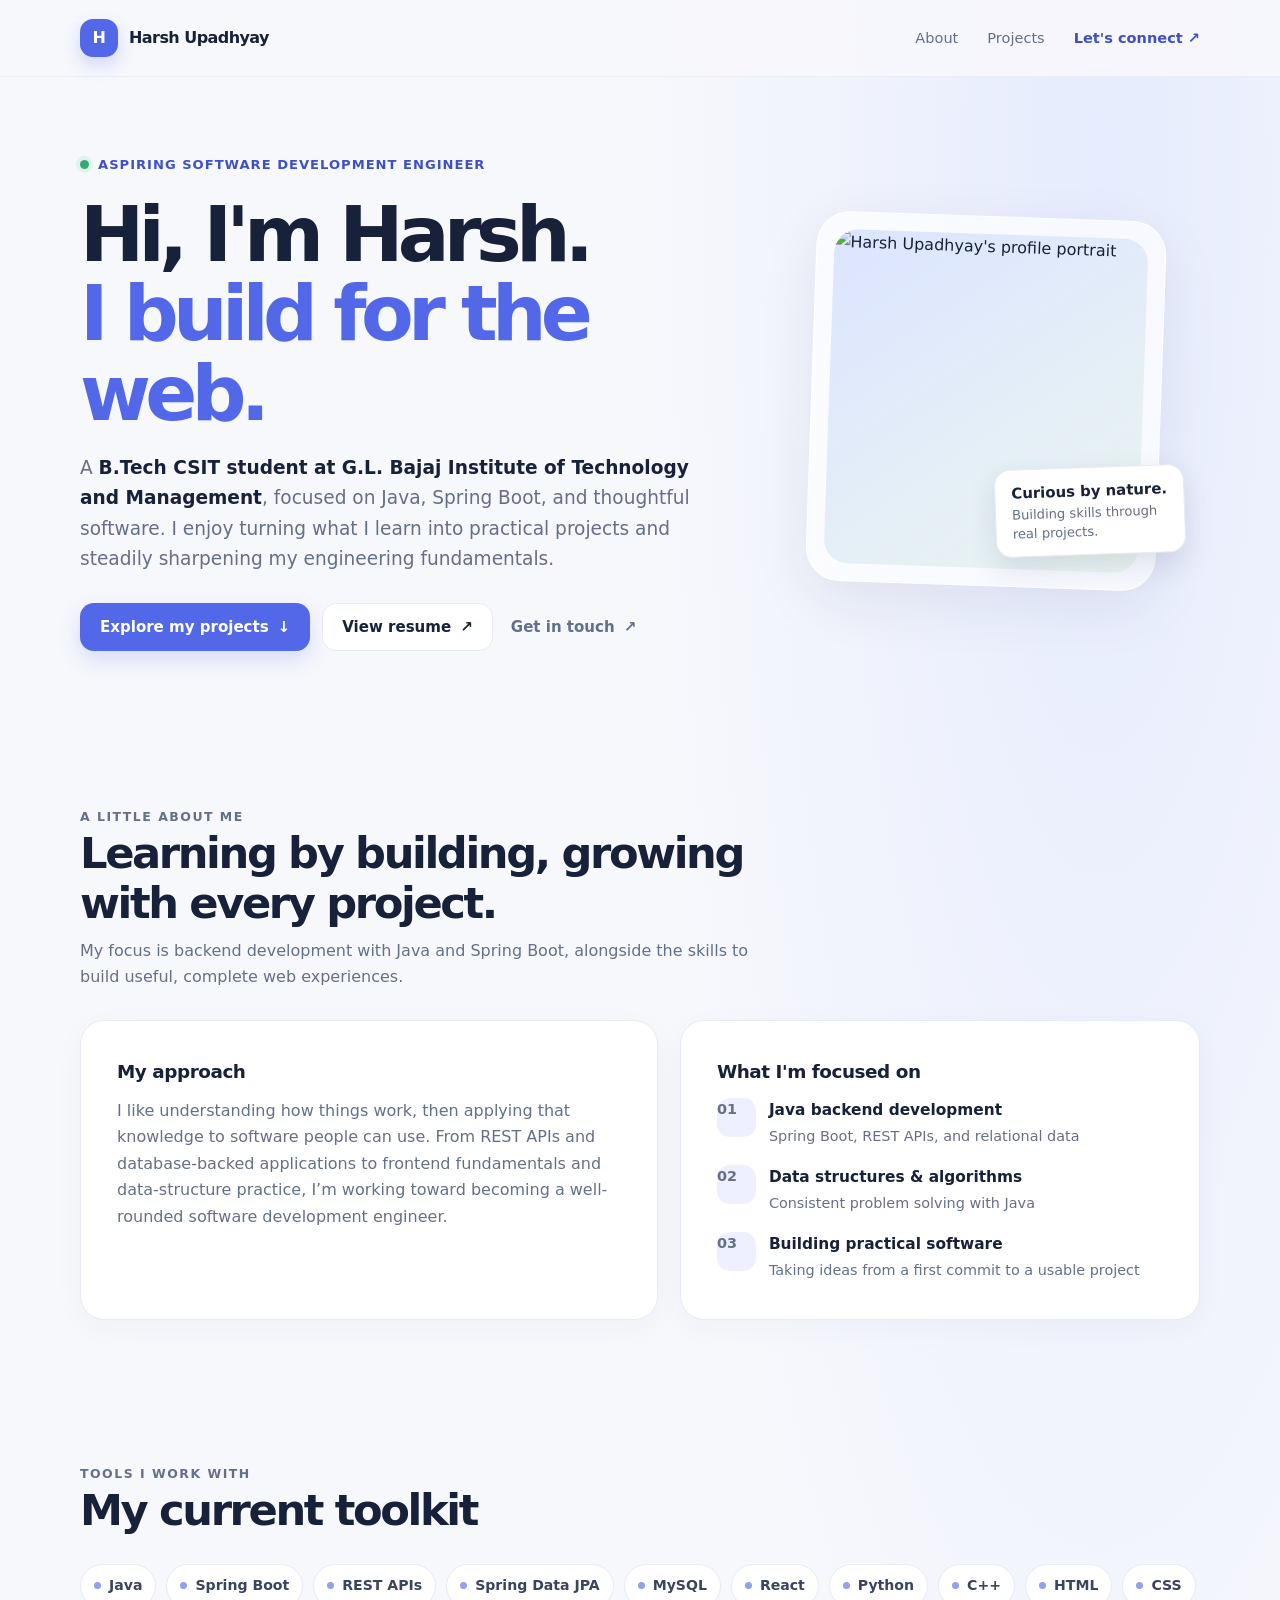
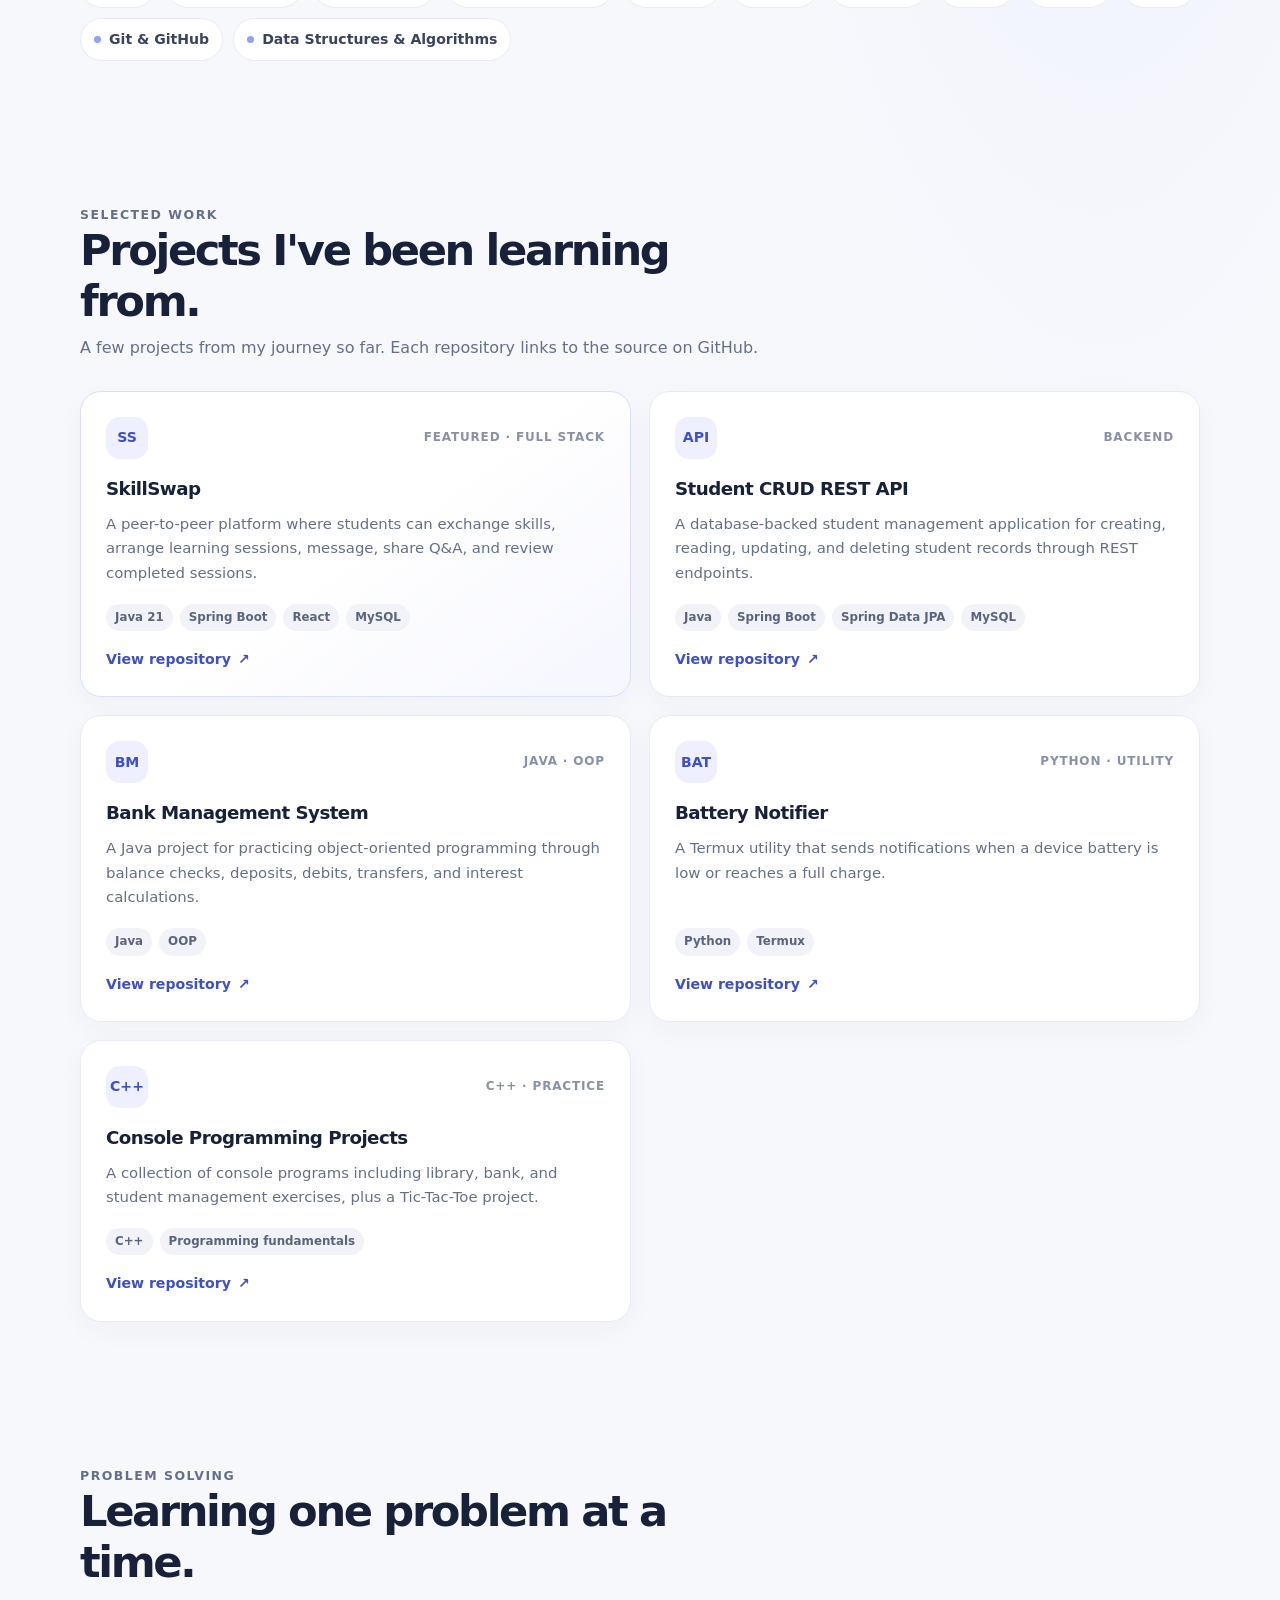
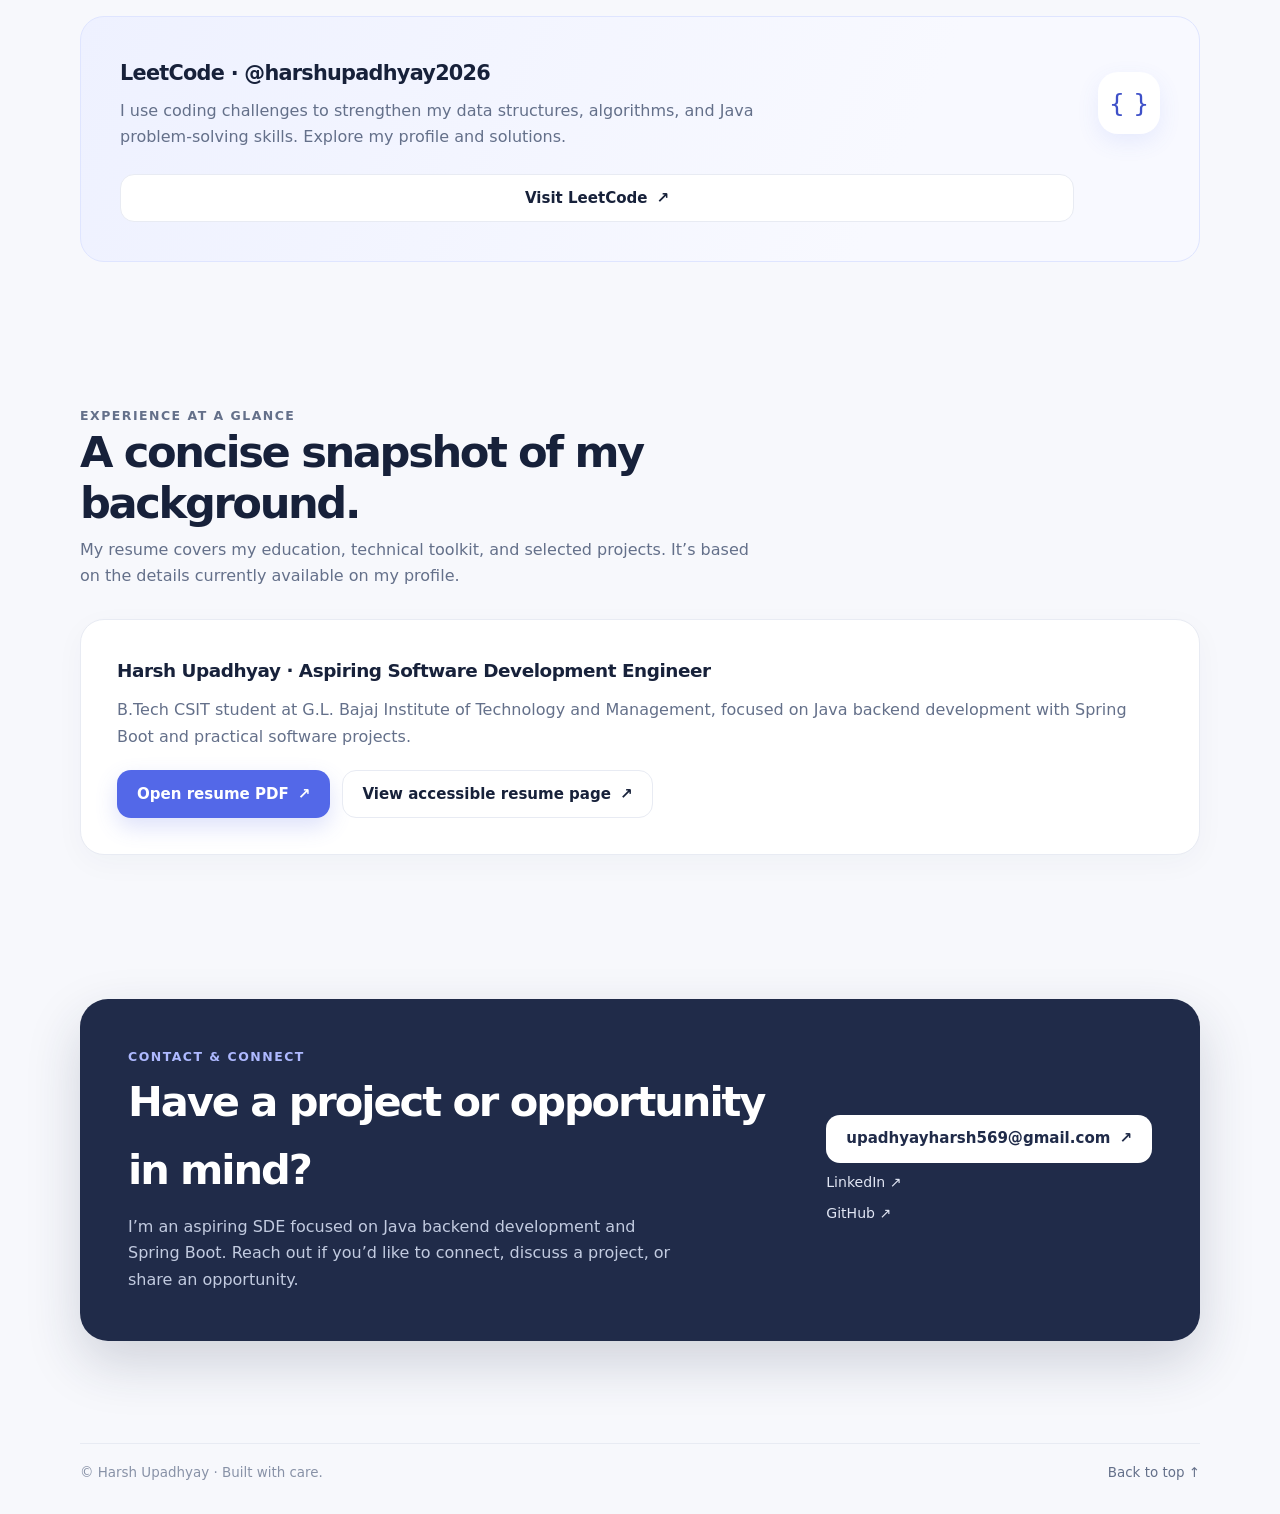
==== index.html @ 645fcfd7 "Add portfolio site and resume" ====
<!doctype html>
<html lang="en">
  <head>
    <meta charset="utf-8">
    <meta name="viewport" content="width=device-width, initial-scale=1">
    <meta name="theme-color" content="#f7f8fc">
    <meta name="description" content="Harsh Upadhyay — B.Tech CSIT student and aspiring software developer focused on Java, Spring Boot, and building useful software.">
    <title>Harsh Upadhyay | Software Developer</title>
    <link rel="preconnect" href="https://avatars.githubusercontent.com">
    <style>
      :root {
        color-scheme: light;
        --ink: #17213a;
        --muted: #64708a;
        --soft: #8892a7;
        --paper: #ffffff;
        --canvas: #f7f8fc;
        --line: #e8ebf3;
        --blue: #5368e8;
        --blue-dark: #3e50c8;
        --mint: #e8f7f1;
        --shadow: 0 18px 60px rgba(30, 43, 82, 0.08);
        --radius: 24px;
      }

      * { box-sizing: border-box; }

      html { scroll-behavior: smooth; }

      body {
        margin: 0;
        color: var(--ink);
        background:
          radial-gradient(ellipse at 86% 4%, rgba(218, 227, 255, 0.58), transparent 28rem),
          var(--canvas);
        font-family: Inter, ui-sans-serif, system-ui, -apple-system, BlinkMacSystemFont, "Segoe UI", sans-serif;
        line-height: 1.65;
        -webkit-font-smoothing: antialiased;
      }

      a { color: inherit; }
      a:focus-visible, button:focus-visible { outline: 3px solid #9aa8ff; outline-offset: 4px; }
      img { max-width: 100%; }

      .shell { width: min(1120px, calc(100% - 44px)); margin-inline: auto; }

      .topbar {
        position: sticky;
        top: 0;
        z-index: 5;
        border-bottom: 1px solid rgba(232, 235, 243, 0.82);
        background: rgba(247, 248, 252, 0.88);
        backdrop-filter: blur(16px);
      }

      .nav {
        min-height: 76px;
        display: flex;
        align-items: center;
        justify-content: space-between;
        gap: 24px;
      }

      .brand {
        display: inline-flex;
        align-items: center;
        gap: 11px;
        color: var(--ink);
        text-decoration: none;
        font-weight: 760;
        letter-spacing: -0.035em;
      }

      .brand-mark {
        width: 38px;
        height: 38px;
        display: grid;
        place-items: center;
        border-radius: 13px;
        color: white;
        background: var(--blue);
        box-shadow: 0 8px 18px rgba(83, 104, 232, 0.24);
      }

      .nav-links { display: flex; align-items: center; gap: 29px; }
      .nav-links a { color: var(--muted); font-size: 0.91rem; text-decoration: none; transition: color 160ms ease; }
      .nav-links a:hover { color: var(--blue-dark); }
      .nav-links .nav-contact { color: var(--blue-dark); font-weight: 700; }

      .hero {
        min-height: 590px;
        display: grid;
        grid-template-columns: minmax(0, 1.2fr) minmax(280px, 0.8fr);
        align-items: center;
        gap: 52px;
        padding-block: 74px 84px;
      }

      .eyebrow {
        display: inline-flex;
        align-items: center;
        gap: 9px;
        margin: 0 0 20px;
        color: var(--blue-dark);
        font-size: 0.82rem;
        font-weight: 750;
        letter-spacing: 0.075em;
        text-transform: uppercase;
      }

      .status-dot {
        width: 9px;
        height: 9px;
        border-radius: 50%;
        background: #38a87b;
        box-shadow: 0 0 0 4px #dff3ea;
      }

      h1, h2, h3, p { margin-top: 0; }

      h1 {
        max-width: 720px;
        margin-bottom: 20px;
        font-size: clamp(2.9rem, 6vw, 5rem);
        font-weight: 790;
        letter-spacing: -0.075em;
        line-height: 1.03;
      }

      h1 span { color: var(--blue); }

      .hero-copy {
        max-width: 625px;
        margin-bottom: 28px;
        color: var(--muted);
        font-size: clamp(1.02rem, 2vw, 1.16rem);
      }

      .hero-copy strong { color: var(--ink); font-weight: 650; }

      .actions { display: flex; flex-wrap: wrap; align-items: center; gap: 12px; }

      .button {
        min-height: 48px;
        display: inline-flex;
        align-items: center;
        justify-content: center;
        gap: 9px;
        padding: 0 19px;
        border: 1px solid transparent;
        border-radius: 14px;
        color: white;
        background: var(--blue);
        box-shadow: 0 9px 22px rgba(83, 104, 232, 0.2);
        font-size: 0.94rem;
        font-weight: 700;
        text-decoration: none;
        transition: transform 160ms ease, background 160ms ease, box-shadow 160ms ease;
      }

      .button:hover { transform: translateY(-2px); background: var(--blue-dark); box-shadow: 0 12px 26px rgba(83, 104, 232, 0.25); }
      .button.secondary { color: var(--ink); background: white; border-color: var(--line); box-shadow: none; }
      .button.secondary:hover { color: var(--blue-dark); border-color: #cbd2ff; background: #fbfbff; }
      .button.text-button { min-height: 42px; padding-inline: 5px; color: var(--muted); background: transparent; box-shadow: none; }
      .button.text-button:hover { color: var(--blue-dark); transform: none; }

      .portrait-wrap { position: relative; justify-self: center; width: min(350px, 100%); }

      .portrait-card {
        position: relative;
        padding: 17px;
        border: 1px solid rgba(255, 255, 255, 0.9);
        border-radius: 34px;
        background: rgba(255, 255, 255, 0.68);
        box-shadow: var(--shadow);
        transform: rotate(2deg);
      }

      .portrait {
        display: block;
        width: 100%;
        aspect-ratio: 0.94;
        border-radius: 24px;
        background: linear-gradient(145deg, #dce5ff, #eaf5f1);
        object-fit: cover;
      }

      .portrait-note {
        position: absolute;
        right: -24px;
        bottom: 31px;
        max-width: 190px;
        padding: 13px 16px;
        border: 1px solid var(--line);
        border-radius: 16px;
        background: white;
        box-shadow: 0 12px 30px rgba(30, 43, 82, 0.12);
        font-size: 0.82rem;
        line-height: 1.45;
        transform: rotate(-2deg);
      }

      .portrait-note strong { display: block; color: var(--ink); font-size: 0.93rem; }
      .portrait-note span { color: var(--muted); }

      .section { padding-block: 72px; scroll-margin-top: 90px; }
      .section-heading { max-width: 680px; margin-bottom: 29px; }
      .section-kicker { margin-bottom: 9px; color: var(--blue-dark); font-size: 0.78rem; font-weight: 760; letter-spacing: 0.12em; text-transform: uppercase; }
      .section-heading h2 { margin-bottom: 9px; font-size: clamp(1.9rem, 4vw, 2.7rem); letter-spacing: -0.055em; line-height: 1.17; }
      .section-heading p { margin-bottom: 0; color: var(--muted); }

      .about-grid { display: grid; grid-template-columns: 1fr 0.9fr; gap: 22px; }
      .panel { padding: clamp(24px, 4vw, 36px); border: 1px solid var(--line); border-radius: var(--radius); background: var(--paper); box-shadow: 0 8px 30px rgba(30, 43, 82, 0.035); }
      .panel h3 { margin-bottom: 11px; font-size: 1.15rem; letter-spacing: -0.025em; }
      .panel p { margin-bottom: 0; color: var(--muted); }
      .focus-list { display: grid; gap: 16px; }
      .focus-item { display: grid; grid-template-columns: 39px 1fr; gap: 13px; align-items: start; }
      .focus-icon { width: 39px; height: 39px; display: grid; place-items: center; border-radius: 13px; color: var(--blue-dark); background: #eef0ff; font-weight: 750; }
      .focus-item strong { display: block; margin-bottom: 2px; font-size: 0.96rem; }
      .focus-item span { display: block; color: var(--muted); font-size: 0.9rem; }

      .skills { display: flex; flex-wrap: wrap; gap: 10px; }
      .skill {
        display: inline-flex;
        align-items: center;
        gap: 8px;
        padding: 9px 13px;
        border: 1px solid var(--line);
        border-radius: 999px;
        color: #39445f;
        background: white;
        font-size: 0.88rem;
        font-weight: 600;
      }

      .skill::before { width: 7px; height: 7px; border-radius: 50%; background: #91a0ef; content: ""; }

      .project-grid { display: grid; grid-template-columns: repeat(2, minmax(0, 1fr)); gap: 18px; }
      .project-card {
        min-height: 250px;
        display: flex;
        flex-direction: column;
        padding: 25px;
        border: 1px solid var(--line);
        border-radius: 21px;
        background: white;
        box-shadow: 0 8px 28px rgba(30, 43, 82, 0.035);
        transition: transform 180ms ease, box-shadow 180ms ease, border-color 180ms ease;
      }

      .project-card:hover { transform: translateY(-4px); border-color: #d7dcff; box-shadow: 0 18px 38px rgba(30, 43, 82, 0.085); }
      .project-card.featured { border-color: #d9defe; background: linear-gradient(145deg, #fff 50%, #f5f6ff); }
      .project-top { display: flex; justify-content: space-between; align-items: center; gap: 12px; margin-bottom: 15px; }
      .project-mark { width: 42px; height: 42px; display: grid; place-items: center; border-radius: 14px; color: var(--blue-dark); background: #eef0ff; font-size: 0.88rem; font-weight: 800; }
      .project-label { color: var(--soft); font-size: 0.75rem; font-weight: 750; letter-spacing: 0.07em; text-transform: uppercase; }
      .project-card h3 { margin-bottom: 8px; font-size: 1.14rem; letter-spacing: -0.03em; }
      .project-card p { margin-bottom: 18px; color: var(--muted); font-size: 0.93rem; }
      .tags { display: flex; flex-wrap: wrap; gap: 7px; margin-top: auto; margin-bottom: 17px; }
      .tag { padding: 4px 9px; border-radius: 999px; color: #59647e; background: #f1f3f8; font-size: 0.74rem; font-weight: 650; }
      .project-link { display: inline-flex; align-items: center; gap: 7px; width: fit-content; color: var(--blue-dark); font-size: 0.88rem; font-weight: 730; text-decoration: none; }
      .project-link:hover { text-decoration: underline; text-underline-offset: 4px; }

      .practice-card {
        display: grid;
        grid-template-columns: 1fr auto;
        align-items: center;
        gap: 24px;
        padding: clamp(26px, 4vw, 39px);
        border: 1px solid #dfe5ff;
        border-radius: var(--radius);
        background: linear-gradient(115deg, #eef1ff, #f8f9ff 72%);
      }

      .practice-card h3 { margin-bottom: 7px; font-size: 1.3rem; letter-spacing: -0.035em; }
      .practice-card p { max-width: 660px; margin-bottom: 0; color: var(--muted); }
      .practice-badge { width: 62px; height: 62px; display: grid; place-items: center; border-radius: 20px; color: var(--blue-dark); background: white; font-size: 1.6rem; box-shadow: 0 8px 22px rgba(83, 104, 232, 0.1); }

      .contact-card {
        display: grid;
        grid-template-columns: 1fr auto;
        align-items: center;
        gap: 28px;
        padding: clamp(28px, 5vw, 48px);
        border-radius: 28px;
        color: white;
        background: #202b49;
        box-shadow: 0 22px 54px rgba(32, 43, 73, 0.18);
      }

      .contact-card .section-kicker { color: #aeb9ff; }
      .contact-card h2 { margin-bottom: 9px; font-size: clamp(1.8rem, 4vw, 2.6rem); letter-spacing: -0.05em; }
      .contact-card p { max-width: 560px; margin-bottom: 0; color: #c2cbe0; }
      .contact-actions { display: flex; flex-direction: column; align-items: flex-start; gap: 8px; }
      .contact-actions .button { color: #202b49; background: white; box-shadow: none; }
      .contact-actions .button:hover { color: var(--blue-dark); background: #eff1ff; }
      .contact-actions .social-link { color: #e1e6f4; font-size: 0.88rem; text-decoration: none; }
      .contact-actions .social-link:hover { color: white; text-decoration: underline; }

      footer { padding-block: 30px; color: var(--soft); font-size: 0.84rem; }
      .footer-row { display: flex; justify-content: space-between; gap: 20px; padding-top: 18px; border-top: 1px solid var(--line); }
      footer a { color: var(--muted); text-decoration: none; }
      footer a:hover { color: var(--blue-dark); }

      @media (max-width: 780px) {
        .hero { min-height: auto; grid-template-columns: 1fr; gap: 38px; padding-block: 62px 68px; }
        .hero-content { order: 1; }
        .portrait-wrap { order: 0; width: min(250px, 78%); }
        .portrait-card { padding: 12px; border-radius: 27px; }
        .portrait { border-radius: 19px; }
        .portrait-note { right: -25px; bottom: 21px; }
        .about-grid { grid-template-columns: 1fr; }
        .section { padding-block: 55px; }
      }

      @media (max-width: 560px) {
        .shell { width: min(100% - 30px, 1120px); }
        .nav { min-height: 67px; gap: 12px; }
        .brand { font-size: 0.92rem; }
        .brand-mark { width: 34px; height: 34px; }
        .nav-links { gap: 14px; }
        .nav-links a { font-size: 0.8rem; }
        .nav-links a:nth-child(2) { display: none; }
        .hero { padding-block: 46px 55px; }
        h1 { font-size: clamp(2.75rem, 13vw, 4rem); }
        .project-grid { grid-template-columns: 1fr; }
        .project-card { min-height: 230px; }
        .practice-card, .contact-card { grid-template-columns: 1fr; }
        .practice-badge { display: none; }
        .contact-actions { flex-direction: row; flex-wrap: wrap; align-items: center; gap: 14px; }
        .footer-row { flex-direction: column; gap: 5px; }
      }

      @media (prefers-reduced-motion: reduce) {
        *, *::before, *::after { scroll-behavior: auto !important; transition-duration: 0.01ms !important; }
      }
    </style>
  </head>
  <body>
    <header class="topbar">
      <nav class="nav shell" aria-label="Main navigation">
        <a class="brand" href="#home" aria-label="Harsh Upadhyay home">
          <span class="brand-mark" aria-hidden="true">H</span>
          <span>Harsh Upadhyay</span>
        </a>
        <div class="nav-links">
          <a href="#about">About</a>
          <a href="#projects">Projects</a>
          <a class="nav-contact" href="#contact">Let's connect <span aria-hidden="true">↗</span></a>
        </div>
      </nav>
    </header>

    <main>
      <section class="hero shell" id="home">
        <div class="hero-content">
          <p class="eyebrow"><span class="status-dot" aria-hidden="true"></span> Aspiring Software Development Engineer</p>
          <h1>Hi, I'm Harsh.<br><span>I build for the web.</span></h1>
          <p class="hero-copy">
            A <strong>B.Tech CSIT student at G.L. Bajaj Institute of Technology and Management</strong>,
            focused on Java, Spring Boot, and thoughtful software. I enjoy turning what I learn into
            practical projects and steadily sharpening my engineering fundamentals.
          </p>
          <div class="actions">
            <a class="button" href="#projects">Explore my projects <span aria-hidden="true">↓</span></a>
            <a class="button secondary" href="resume.pdf" target="_blank" rel="noopener">View resume <span aria-hidden="true">↗</span></a>
            <a class="button text-button" href="mailto:upadhyayharsh569@gmail.com">Get in touch <span aria-hidden="true">↗</span></a>
          </div>
        </div>

        <div class="portrait-wrap">
          <div class="portrait-card">
            <img class="portrait" src="https://avatars.githubusercontent.com/u/287495828?v=4" alt="Harsh Upadhyay's profile portrait">
          </div>
          <div class="portrait-note">
            <strong>Curious by nature.</strong>
            <span>Building skills through real projects.</span>
          </div>
        </div>
      </section>

      <section class="section shell" id="about">
        <div class="section-heading">
          <p class="section-kicker">A little about me</p>
          <h2>Learning by building, growing with every project.</h2>
          <p>My focus is backend development with Java and Spring Boot, alongside the skills to build useful, complete web experiences.</p>
        </div>
        <div class="about-grid">
          <article class="panel">
            <h3>My approach</h3>
            <p>
              I like understanding how things work, then applying that knowledge to software people can use.
              From REST APIs and database-backed applications to frontend fundamentals and data-structure
              practice, I’m working toward becoming a well-rounded software development engineer.
            </p>
          </article>
          <article class="panel">
            <h3>What I'm focused on</h3>
            <div class="focus-list">
              <div class="focus-item">
                <span class="focus-icon" aria-hidden="true">01</span>
                <div><strong>Java backend development</strong><span>Spring Boot, REST APIs, and relational data</span></div>
              </div>
              <div class="focus-item">
                <span class="focus-icon" aria-hidden="true">02</span>
                <div><strong>Data structures & algorithms</strong><span>Consistent problem solving with Java</span></div>
              </div>
              <div class="focus-item">
                <span class="focus-icon" aria-hidden="true">03</span>
                <div><strong>Building practical software</strong><span>Taking ideas from a first commit to a usable project</span></div>
              </div>
            </div>
          </article>
        </div>
      </section>

      <section class="section shell" id="skills">
        <div class="section-heading">
          <p class="section-kicker">Tools I work with</p>
          <h2>My current toolkit</h2>
        </div>
        <div class="skills" aria-label="Technical skills">
          <span class="skill">Java</span>
          <span class="skill">Spring Boot</span>
          <span class="skill">REST APIs</span>
          <span class="skill">Spring Data JPA</span>
          <span class="skill">MySQL</span>
          <span class="skill">React</span>
          <span class="skill">Python</span>
          <span class="skill">C++</span>
          <span class="skill">HTML</span>
          <span class="skill">CSS</span>
          <span class="skill">Git & GitHub</span>
          <span class="skill">Data Structures & Algorithms</span>
        </div>
      </section>

      <section class="section shell" id="projects">
        <div class="section-heading">
          <p class="section-kicker">Selected work</p>
          <h2>Projects I've been learning from.</h2>
          <p>A few projects from my journey so far. Each repository links to the source on GitHub.</p>
        </div>
        <div class="project-grid">
          <article class="project-card featured">
            <div class="project-top"><span class="project-mark" aria-hidden="true">SS</span><span class="project-label">Featured · Full stack</span></div>
            <h3>SkillSwap</h3>
            <p>A peer-to-peer platform where students can exchange skills, arrange learning sessions, message, share Q&A, and review completed sessions.</p>
            <div class="tags"><span class="tag">Java 21</span><span class="tag">Spring Boot</span><span class="tag">React</span><span class="tag">MySQL</span></div>
            <a class="project-link" href="https://github.com/Harshupadhyay2026/skillswap" target="_blank" rel="noopener">View repository <span aria-hidden="true">↗</span></a>
          </article>

          <article class="project-card">
            <div class="project-top"><span class="project-mark" aria-hidden="true">API</span><span class="project-label">Backend</span></div>
            <h3>Student CRUD REST API</h3>
            <p>A database-backed student management application for creating, reading, updating, and deleting student records through REST endpoints.</p>
            <div class="tags"><span class="tag">Java</span><span class="tag">Spring Boot</span><span class="tag">Spring Data JPA</span><span class="tag">MySQL</span></div>
            <a class="project-link" href="https://github.com/Harshupadhyay2026/springboot_crud_dev" target="_blank" rel="noopener">View repository <span aria-hidden="true">↗</span></a>
          </article>

          <article class="project-card">
            <div class="project-top"><span class="project-mark" aria-hidden="true">BM</span><span class="project-label">Java · OOP</span></div>
            <h3>Bank Management System</h3>
            <p>A Java project for practicing object-oriented programming through balance checks, deposits, debits, transfers, and interest calculations.</p>
            <div class="tags"><span class="tag">Java</span><span class="tag">OOP</span></div>
            <a class="project-link" href="https://github.com/Harshupadhyay2026/JAVA_PROJECTS_BASICS" target="_blank" rel="noopener">View repository <span aria-hidden="true">↗</span></a>
          </article>

          <article class="project-card">
            <div class="project-top"><span class="project-mark" aria-hidden="true">BAT</span><span class="project-label">Python · Utility</span></div>
            <h3>Battery Notifier</h3>
            <p>A Termux utility that sends notifications when a device battery is low or reaches a full charge.</p>
            <div class="tags"><span class="tag">Python</span><span class="tag">Termux</span></div>
            <a class="project-link" href="https://github.com/Harshupadhyay2026/Battery_notifications_project" target="_blank" rel="noopener">View repository <span aria-hidden="true">↗</span></a>
          </article>

          <article class="project-card">
            <div class="project-top"><span class="project-mark" aria-hidden="true">C++</span><span class="project-label">C++ · Practice</span></div>
            <h3>Console Programming Projects</h3>
            <p>A collection of console programs including library, bank, and student management exercises, plus a Tic-Tac-Toe project.</p>
            <div class="tags"><span class="tag">C++</span><span class="tag">Programming fundamentals</span></div>
            <a class="project-link" href="https://github.com/Harshupadhyay2026/Internship_portal" target="_blank" rel="noopener">View repository <span aria-hidden="true">↗</span></a>
          </article>
        </div>
      </section>

      <section class="section shell" id="leetcode">
        <div class="section-heading">
          <p class="section-kicker">Problem solving</p>
          <h2>Learning one problem at a time.</h2>
        </div>
        <div class="practice-card">
          <div>
            <h3>LeetCode · @harshupadhyay2026</h3>
            <p>I use coding challenges to strengthen my data structures, algorithms, and Java problem-solving skills. Explore my profile and solutions.</p>
          </div>
          <span class="practice-badge" aria-hidden="true">{ }</span>
          <a class="button secondary" href="https://leetcode.com/u/harshupadhyay2026/" target="_blank" rel="noopener">Visit LeetCode <span aria-hidden="true">↗</span></a>
        </div>
      </section>

      <section class="section shell" id="resume">
        <div class="section-heading">
          <p class="section-kicker">Experience at a glance</p>
          <h2>A concise snapshot of my background.</h2>
          <p>My resume covers my education, technical toolkit, and selected projects. It’s based on the details currently available on my profile.</p>
        </div>
        <div class="panel">
          <h3>Harsh Upadhyay · Aspiring Software Development Engineer</h3>
          <p>B.Tech CSIT student at G.L. Bajaj Institute of Technology and Management, focused on Java backend development with Spring Boot and practical software projects.</p>
          <div class="actions" style="margin-top: 20px">
            <a class="button" href="resume.pdf" target="_blank" rel="noopener">Open resume PDF <span aria-hidden="true">↗</span></a>
            <a class="button secondary" href="resume.html">View accessible resume page <span aria-hidden="true">↗</span></a>
          </div>
        </div>
      </section>

      <section class="section shell" id="contact">
        <div class="contact-card">
          <div>
            <p class="section-kicker">Contact & connect</p>
            <h2>Have a project or opportunity in mind?</h2>
            <p>I’m an aspiring SDE focused on Java backend development and Spring Boot. Reach out if you’d like to connect, discuss a project, or share an opportunity.</p>
          </div>
          <div class="contact-actions">
            <a class="button" href="mailto:upadhyayharsh569@gmail.com">upadhyayharsh569@gmail.com <span aria-hidden="true">↗</span></a>
            <a class="social-link" href="https://www.linkedin.com/in/harsh-upadhyay-96b903335/" target="_blank" rel="noopener">LinkedIn <span aria-hidden="true">↗</span></a>
            <a class="social-link" href="https://github.com/Harshupadhyay2026" target="_blank" rel="noopener">GitHub <span aria-hidden="true">↗</span></a>
          </div>
        </div>
      </section>
    </main>

    <footer class="shell">
      <div class="footer-row">
        <span>© Harsh Upadhyay · Built with care.</span>
        <a href="#home">Back to top ↑</a>
      </div>
    </footer>
  </body>
</html>
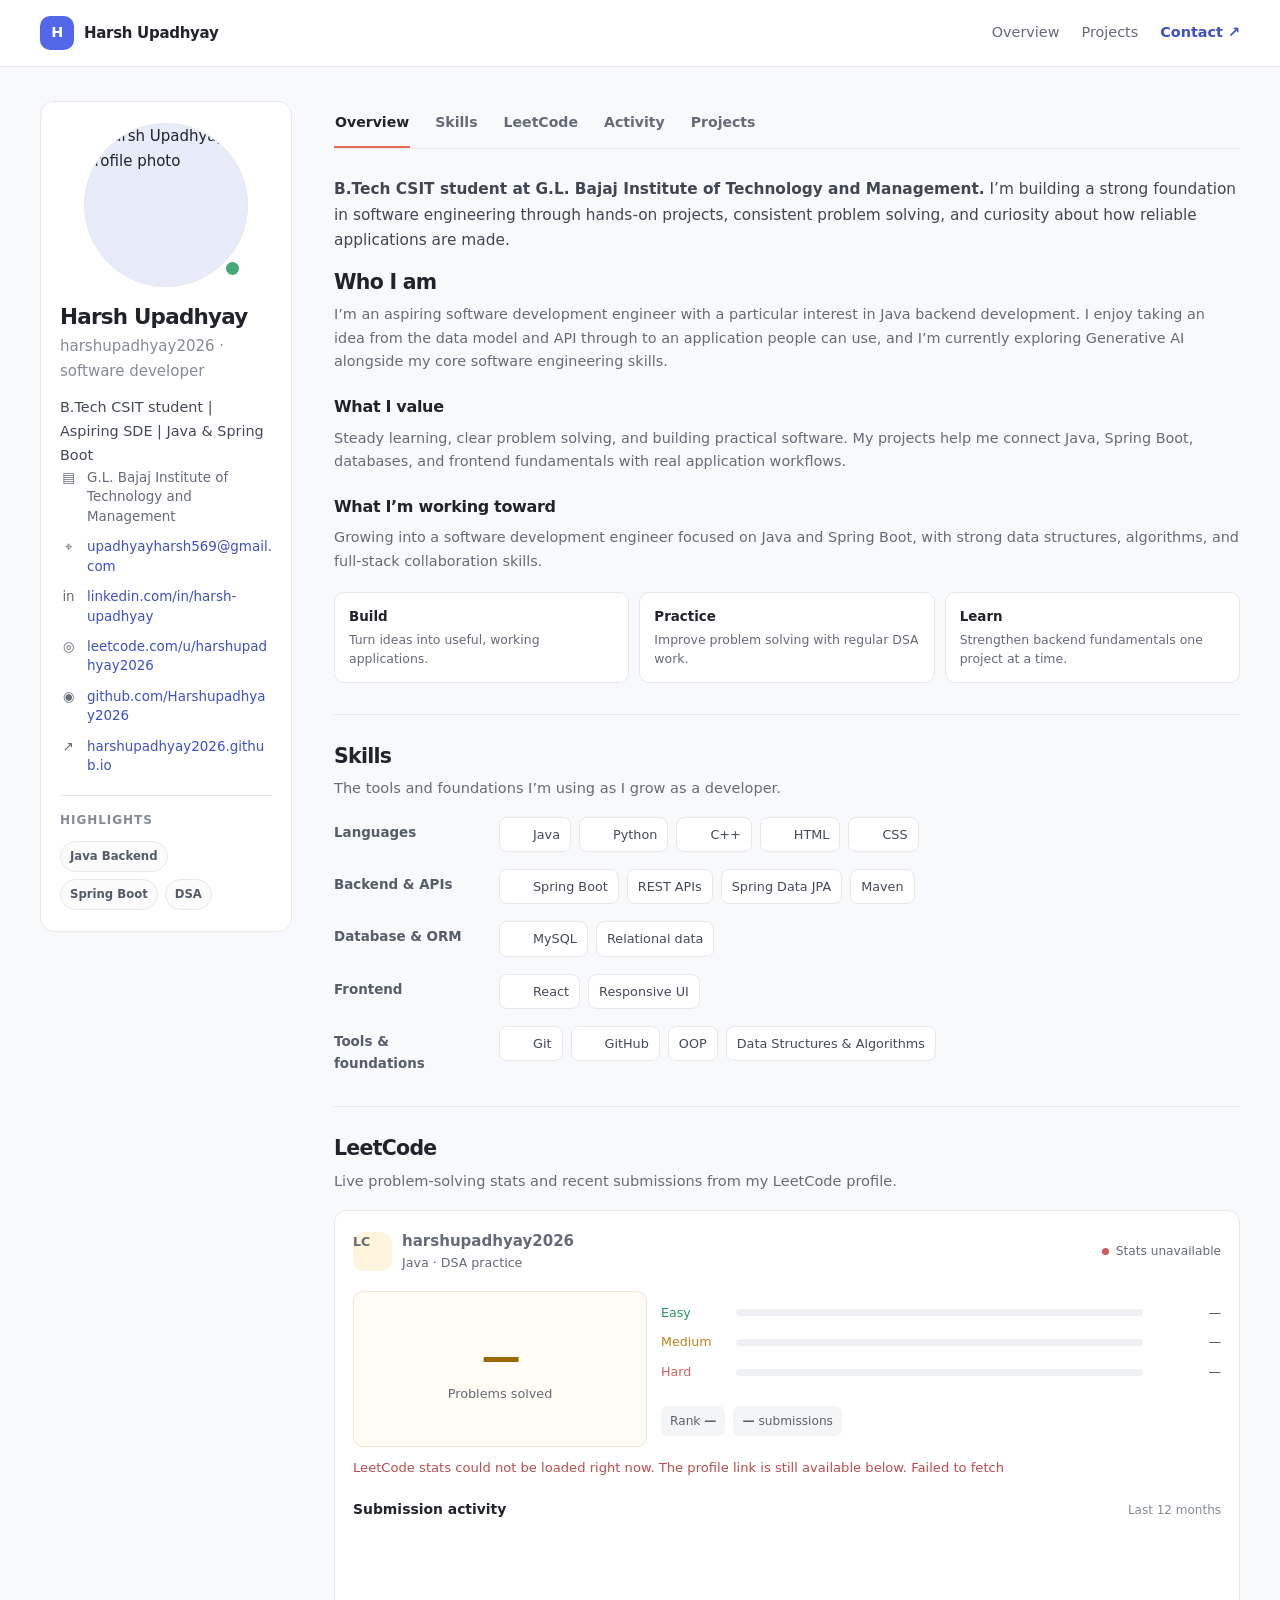
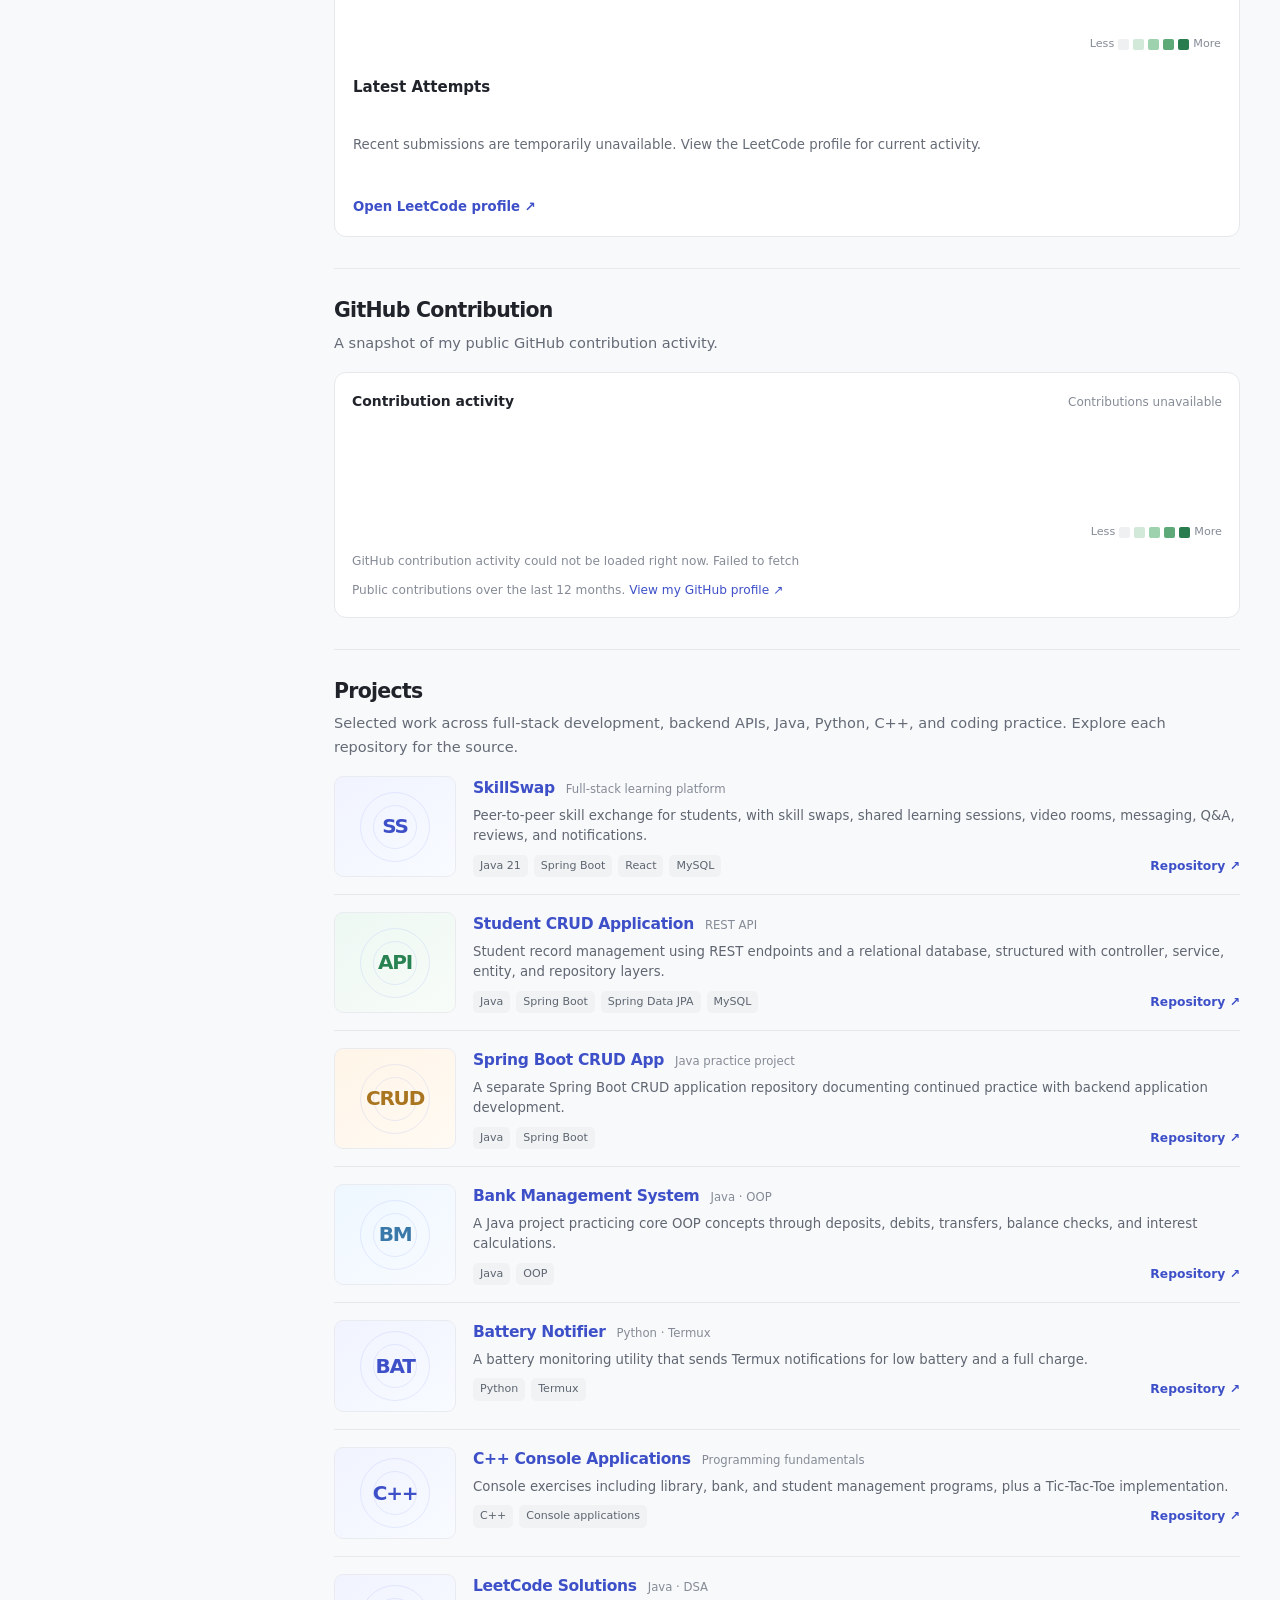
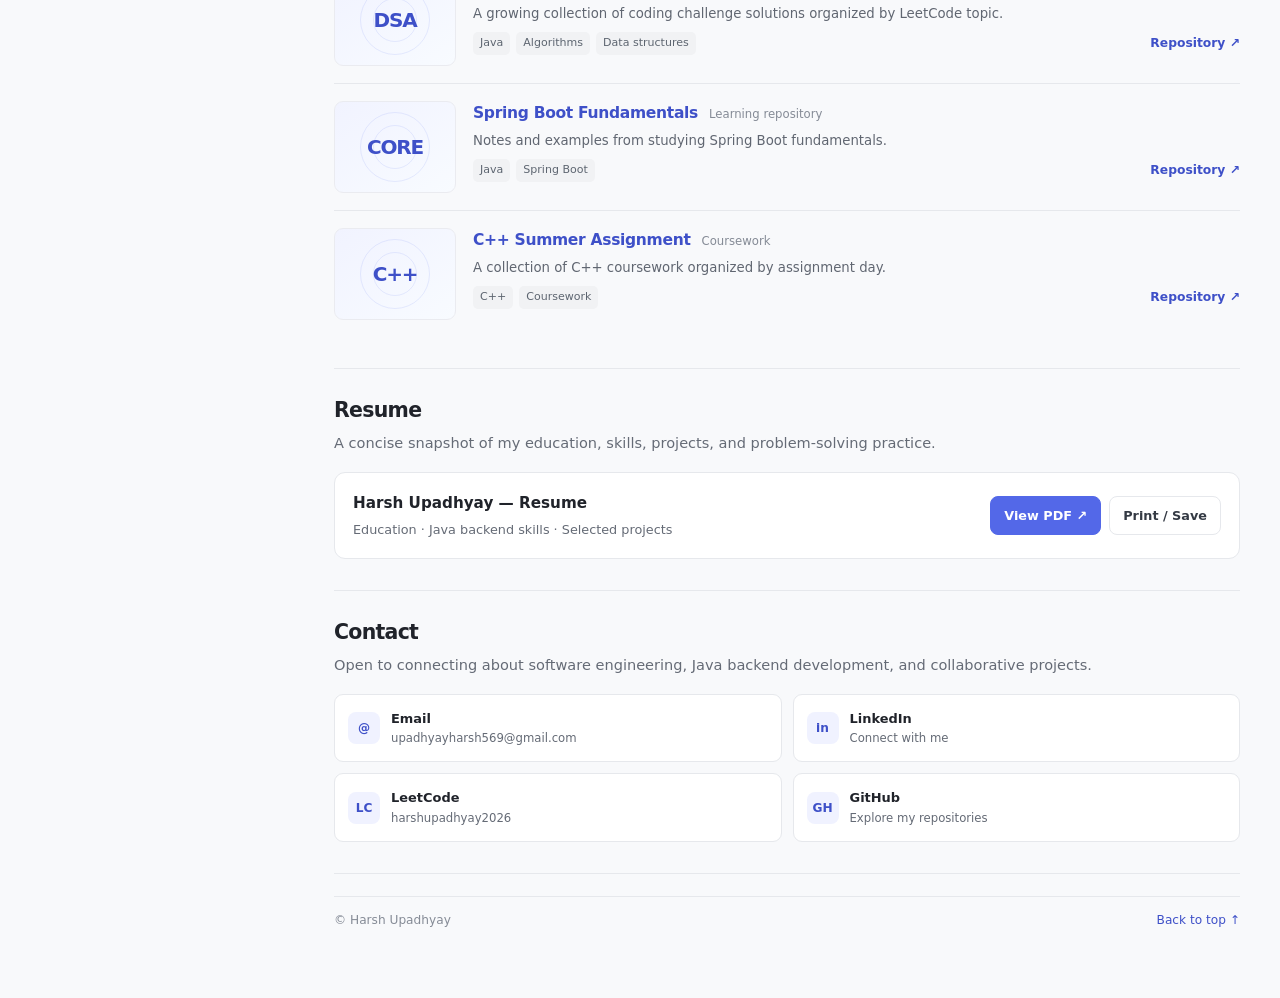
==== commit 160dc3e3: "Add live LeetCode and GitHub activity to portfolio" ====
--- a/index.html
+++ b/index.html
@@ -3,333 +3,258 @@
   <head>
     <meta charset="utf-8">
     <meta name="viewport" content="width=device-width, initial-scale=1">
-    <meta name="theme-color" content="#f7f8fc">
-    <meta name="description" content="Harsh Upadhyay — B.Tech CSIT student and aspiring software developer focused on Java, Spring Boot, and building useful software.">
+    <meta name="theme-color" content="#f8f9fb">
+    <meta name="description" content="Harsh Upadhyay — B.Tech CSIT student and aspiring software development engineer focused on Java, Spring Boot, and data structures.">
     <title>Harsh Upadhyay | Software Developer</title>
     <link rel="preconnect" href="https://avatars.githubusercontent.com">
+    <link rel="preconnect" href="https://leetcode-api-faisalshohag.vercel.app">
     <style>
       :root {
         color-scheme: light;
-        --ink: #17213a;
-        --muted: #64708a;
-        --soft: #8892a7;
-        --paper: #ffffff;
-        --canvas: #f7f8fc;
-        --line: #e8ebf3;
+        --ink: #20232a;
+        --muted: #656b76;
+        --soft: #858b96;
+        --paper: #fff;
+        --canvas: #f8f9fb;
+        --line: #e6e8ec;
         --blue: #5368e8;
         --blue-dark: #3e50c8;
-        --mint: #e8f7f1;
-        --shadow: 0 18px 60px rgba(30, 43, 82, 0.08);
-        --radius: 24px;
+        --green: #238a57;
+        --green-soft: #e9f7ef;
+        --red: #bd4d4d;
+        --shadow: 0 10px 32px rgba(27, 38, 67, 0.055);
       }
 
       * { box-sizing: border-box; }
-
       html { scroll-behavior: smooth; }
-
       body {
         margin: 0;
         color: var(--ink);
-        background:
-          radial-gradient(ellipse at 86% 4%, rgba(218, 227, 255, 0.58), transparent 28rem),
-          var(--canvas);
+        background: var(--canvas);
         font-family: Inter, ui-sans-serif, system-ui, -apple-system, BlinkMacSystemFont, "Segoe UI", sans-serif;
+        font-size: 15px;
         line-height: 1.65;
         -webkit-font-smoothing: antialiased;
       }
-
-      a { color: inherit; }
-      a:focus-visible, button:focus-visible { outline: 3px solid #9aa8ff; outline-offset: 4px; }
+      a { color: var(--blue-dark); text-decoration: none; }
+      a:hover { text-decoration: underline; text-underline-offset: 3px; }
+      a:focus-visible, button:focus-visible { outline: 3px solid #aeb8ff; outline-offset: 3px; }
       img { max-width: 100%; }
-
-      .shell { width: min(1120px, calc(100% - 44px)); margin-inline: auto; }
+      .shell { width: min(1200px, calc(100% - 48px)); margin-inline: auto; }
 
       .topbar {
         position: sticky;
         top: 0;
         z-index: 5;
-        border-bottom: 1px solid rgba(232, 235, 243, 0.82);
-        background: rgba(247, 248, 252, 0.88);
-        backdrop-filter: blur(16px);
-      }
-
-      .nav {
-        min-height: 76px;
-        display: flex;
-        align-items: center;
-        justify-content: space-between;
-        gap: 24px;
-      }
-
-      .brand {
-        display: inline-flex;
-        align-items: center;
-        gap: 11px;
-        color: var(--ink);
-        text-decoration: none;
-        font-weight: 760;
-        letter-spacing: -0.035em;
-      }
-
-      .brand-mark {
-        width: 38px;
-        height: 38px;
+        border-bottom: 1px solid var(--line);
+        background: rgba(255, 255, 255, 0.94);
+        backdrop-filter: blur(14px);
+      }
+      .topbar-inner { min-height: 66px; display: flex; align-items: center; justify-content: space-between; gap: 20px; }
+      .brand { display: inline-flex; align-items: center; gap: 10px; color: var(--ink); font-weight: 720; letter-spacing: -0.02em; }
+      .brand:hover { text-decoration: none; }
+      .brand-mark { width: 34px; height: 34px; display: grid; place-items: center; border-radius: 10px; color: #fff; background: var(--blue); font-size: 0.9rem; }
+      .top-links { display: flex; align-items: center; gap: 22px; color: var(--muted); font-size: 0.9rem; }
+      .top-links a { color: inherit; }
+      .top-links .top-cta { color: var(--blue-dark); font-weight: 700; }
+
+      .layout { display: grid; grid-template-columns: 252px minmax(0, 1fr); gap: 42px; align-items: start; padding-block: 34px 68px; }
+      .sidebar { position: sticky; top: 96px; min-width: 0; }
+      .profile-card { padding: 21px 19px; border: 1px solid var(--line); border-radius: 14px; background: var(--paper); }
+      .avatar-wrap { position: relative; width: 164px; max-width: 100%; margin: 0 auto 17px; }
+      .avatar { display: block; width: 100%; aspect-ratio: 1; border: 1px solid var(--line); border-radius: 50%; background: #e8ecfa; object-fit: cover; }
+      .avatar-status { position: absolute; right: 5px; bottom: 8px; width: 21px; height: 21px; border: 4px solid white; border-radius: 50%; background: #45a875; }
+      .profile-name { margin: 0; font-size: 1.34rem; font-weight: 700; letter-spacing: -0.035em; line-height: 1.25; }
+      .profile-handle { margin: 3px 0 13px; color: var(--soft); }
+      .profile-bio { margin: 0; color: #434954; font-size: 0.9rem; line-height: 1.65; }
+      .side-links { display: grid; gap: 11px; margin: 0; padding: 0; list-style: none; }
+      .side-links li { min-width: 0; display: flex; align-items: flex-start; gap: 10px; color: var(--muted); font-size: 0.84rem; line-height: 1.45; }
+      .side-links .side-icon { width: 17px; flex: 0 0 17px; text-align: center; }
+      .side-links a { overflow-wrap: anywhere; }
+      .side-rule { height: 1px; margin: 19px 0 15px; border: 0; background: var(--line); }
+      .side-label { margin: 0 0 10px; color: var(--soft); font-size: 0.75rem; font-weight: 700; letter-spacing: 0.08em; text-transform: uppercase; }
+      .focus-badges { display: flex; flex-wrap: wrap; gap: 7px; }
+      .focus-badge { padding: 5px 9px; border: 1px solid var(--line); border-radius: 999px; color: #535b68; background: #fbfbfc; font-size: 0.73rem; font-weight: 620; }
+
+      .main { min-width: 0; }
+      .tabs { display: flex; gap: 24px; overflow-x: auto; border-bottom: 1px solid var(--line); margin-bottom: 0; }
+      .tabs a { flex: 0 0 auto; padding: 10px 1px 12px; color: var(--muted); font-size: 0.88rem; font-weight: 550; }
+      .tabs a:first-child { border-bottom: 2px solid #e66c58; color: var(--ink); font-weight: 700; }
+      .content-section { padding: 28px 0 31px; border-bottom: 1px solid var(--line); scroll-margin-top: 84px; }
+      .content-section:last-child { border-bottom: 0; }
+      .section-title { margin: 0 0 7px; font-size: 1.28rem; font-weight: 720; letter-spacing: -0.035em; line-height: 1.3; }
+      .section-intro { margin: 0 0 17px; color: var(--muted); font-size: 0.91rem; }
+      .about-lead { margin: 0 0 16px; color: #404651; font-size: 0.96rem; }
+      .subheading { margin: 20px 0 6px; font-size: 1rem; font-weight: 700; letter-spacing: -0.02em; }
+      .body-copy { margin: 0; color: var(--muted); font-size: 0.9rem; }
+      .value-grid { display: grid; grid-template-columns: repeat(3, minmax(0, 1fr)); gap: 10px; margin-top: 18px; }
+      .value-card { padding: 13px 14px; border: 1px solid var(--line); border-radius: 10px; background: #fff; }
+      .value-card strong { display: block; margin-bottom: 3px; font-size: 0.84rem; }
+      .value-card span { display: block; color: var(--muted); font-size: 0.78rem; line-height: 1.5; }
+
+      .skill-groups { display: grid; gap: 17px; }
+      .skill-group { display: grid; grid-template-columns: 150px minmax(0, 1fr); gap: 15px; align-items: start; }
+      .skill-group-name { padding-top: 5px; color: #555d69; font-size: 0.84rem; font-weight: 680; }
+      .skill-list { display: flex; flex-wrap: wrap; gap: 8px; }
+      .skill-chip { display: inline-flex; align-items: center; gap: 7px; padding: 6px 10px; border: 1px solid var(--line); border-radius: 8px; background: #fff; color: #444b57; font-size: 0.8rem; }
+      .skill-chip img { width: 16px; height: 16px; object-fit: contain; }
+
+      .leetcode-panel { padding: 18px; border: 1px solid var(--line); border-radius: 12px; background: #fff; }
+      .leetcode-top { display: flex; justify-content: space-between; align-items: center; gap: 14px; margin-bottom: 17px; }
+      .leetcode-user { display: flex; align-items: center; gap: 10px; }
+      .lc-mark { width: 39px; height: 39px; display: grid; place-items: center; border-radius: 11px; color: #b77800; background: #fff5df; font-size: 1.05rem; font-weight: 800; }
+      .leetcode-user strong { display: block; font-size: 0.94rem; }
+      .leetcode-user span { display: block; color: var(--muted); font-size: 0.79rem; }
+      .live-status { display: inline-flex; align-items: center; gap: 7px; color: var(--muted); font-size: 0.76rem; white-space: nowrap; }
+      .live-dot { width: 7px; height: 7px; border-radius: 50%; background: #45a875; }
+      .live-dot.loading { background: #e5a839; }
+      .live-dot.error { background: #d15858; }
+      .lc-summary { display: grid; grid-template-columns: 1.05fr 2fr; gap: 14px; align-items: stretch; }
+      .lc-total { display: grid; place-content: center; min-height: 156px; padding: 16px; border: 1px solid #eee5d5; border-radius: 10px; background: #fffcf6; text-align: center; }
+      .lc-total-value { display: block; color: #9c6900; font-size: 2.45rem; font-weight: 760; letter-spacing: -0.06em; line-height: 1.1; }
+      .lc-total-label { display: block; margin-top: 5px; color: var(--muted); font-size: 0.8rem; }
+      .lc-breakdown { display: grid; gap: 9px; align-content: center; }
+      .difficulty-row { display: grid; grid-template-columns: 65px 1fr 68px; align-items: center; gap: 10px; font-size: 0.79rem; }
+      .difficulty-name { color: var(--muted); }
+      .difficulty-name.easy { color: #299761; }
+      .difficulty-name.medium { color: #c2811a; }
+      .difficulty-name.hard { color: #d35f5f; }
+      .difficulty-track { height: 7px; overflow: hidden; border-radius: 10px; background: #eff0f3; }
+      .difficulty-fill { display: block; width: 0; height: 100%; border-radius: inherit; transition: width 500ms ease; }
+      .difficulty-fill.easy { background: #4caf7a; }
+      .difficulty-fill.medium { background: #e5a839; }
+      .difficulty-fill.hard { background: #dd7070; }
+      .difficulty-value { color: #444b57; text-align: right; white-space: nowrap; }
+      .lc-meta { display: flex; flex-wrap: wrap; gap: 8px; margin-top: 14px; }
+      .lc-pill { padding: 5px 9px; border-radius: 7px; color: #59616c; background: #f4f5f7; font-size: 0.76rem; }
+      .lc-error { margin: 10px 0 0; color: var(--red); font-size: 0.82rem; }
+      .lc-link { display: inline-flex; align-items: center; gap: 6px; margin-top: 14px; font-size: 0.83rem; font-weight: 680; }
+      .lc-heatmap-wrap { margin-top: 19px; }
+      .heatmap-heading { display: flex; justify-content: space-between; gap: 12px; align-items: baseline; margin-bottom: 8px; }
+      .heatmap-heading strong { font-size: 0.87rem; }
+      .heatmap-heading span { color: var(--soft); font-size: 0.75rem; }
+      .heatmap-scroll { overflow-x: auto; padding-bottom: 4px; }
+      .heatmap-grid { display: grid; grid-template-rows: repeat(7, 11px); grid-auto-flow: column; grid-auto-columns: 11px; gap: 3px; width: max-content; min-width: 100%; }
+      .heat-cell { width: 11px; height: 11px; border-radius: 2px; background: #eff0f2; }
+      .heat-cell[data-level="1"] { background: #d2e8d9; }
+      .heat-cell[data-level="2"] { background: #9ed1ae; }
+      .heat-cell[data-level="3"] { background: #5da977; }
+      .heat-cell[data-level="4"] { background: #287c4d; }
+      .heat-cell.empty { opacity: 0; }
+      .heatmap-legend { display: flex; justify-content: flex-end; align-items: center; gap: 4px; margin-top: 7px; color: var(--soft); font-size: 0.7rem; }
+      .heatmap-legend .heat-cell { display: inline-block; }
+      .recent-title { margin: 22px 0 9px; font-size: 0.94rem; font-weight: 700; }
+      .attempt-list { display: grid; gap: 0; }
+      .attempt { display: grid; grid-template-columns: minmax(0, 1fr) auto; gap: 12px; align-items: center; padding: 10px 0; border-top: 1px solid #f0f1f3; }
+      .attempt-name { overflow: hidden; color: var(--ink); font-size: 0.83rem; font-weight: 610; text-overflow: ellipsis; white-space: nowrap; }
+      .attempt-name:hover { color: var(--blue-dark); }
+      .attempt-meta { display: flex; align-items: center; gap: 9px; color: var(--soft); font-size: 0.73rem; }
+      .attempt-status { color: var(--green); font-weight: 700; }
+      .attempt-status.failed { color: var(--red); }
+      .attempt-empty { padding: 12px 0; color: var(--muted); font-size: 0.83rem; }
+
+      .github-panel { padding: 17px; border: 1px solid var(--line); border-radius: 12px; background: #fff; }
+      .github-chart-scroll { overflow-x: auto; }
+      .github-heatmap { display: grid; grid-template-rows: repeat(7, 11px); grid-auto-flow: column; grid-auto-columns: 11px; gap: 3px; width: max-content; min-width: 100%; }
+      .github-cell { width: 11px; height: 11px; border-radius: 2px; background: #eff0f2; }
+      .github-cell[data-level="1"] { background: #d2e8d9; }
+      .github-cell[data-level="2"] { background: #9ed1ae; }
+      .github-cell[data-level="3"] { background: #5da977; }
+      .github-cell[data-level="4"] { background: #287c4d; }
+      .github-note { margin: 9px 0 0; color: var(--soft); font-size: 0.76rem; }
+
+      .project-list { display: grid; gap: 0; }
+      .project {
         display: grid;
-        place-items: center;
-        border-radius: 13px;
-        color: white;
-        background: var(--blue);
-        box-shadow: 0 8px 18px rgba(83, 104, 232, 0.24);
-      }
-
-      .nav-links { display: flex; align-items: center; gap: 29px; }
-      .nav-links a { color: var(--muted); font-size: 0.91rem; text-decoration: none; transition: color 160ms ease; }
-      .nav-links a:hover { color: var(--blue-dark); }
-      .nav-links .nav-contact { color: var(--blue-dark); font-weight: 700; }
-
-      .hero {
-        min-height: 590px;
-        display: grid;
-        grid-template-columns: minmax(0, 1.2fr) minmax(280px, 0.8fr);
-        align-items: center;
-        gap: 52px;
-        padding-block: 74px 84px;
-      }
-
-      .eyebrow {
-        display: inline-flex;
-        align-items: center;
-        gap: 9px;
-        margin: 0 0 20px;
-        color: var(--blue-dark);
-        font-size: 0.82rem;
-        font-weight: 750;
-        letter-spacing: 0.075em;
-        text-transform: uppercase;
-      }
-
-      .status-dot {
-        width: 9px;
-        height: 9px;
-        border-radius: 50%;
-        background: #38a87b;
-        box-shadow: 0 0 0 4px #dff3ea;
-      }
-
-      h1, h2, h3, p { margin-top: 0; }
-
-      h1 {
-        max-width: 720px;
-        margin-bottom: 20px;
-        font-size: clamp(2.9rem, 6vw, 5rem);
-        font-weight: 790;
-        letter-spacing: -0.075em;
-        line-height: 1.03;
-      }
-
-      h1 span { color: var(--blue); }
-
-      .hero-copy {
-        max-width: 625px;
-        margin-bottom: 28px;
-        color: var(--muted);
-        font-size: clamp(1.02rem, 2vw, 1.16rem);
-      }
-
-      .hero-copy strong { color: var(--ink); font-weight: 650; }
-
-      .actions { display: flex; flex-wrap: wrap; align-items: center; gap: 12px; }
-
-      .button {
-        min-height: 48px;
-        display: inline-flex;
-        align-items: center;
-        justify-content: center;
-        gap: 9px;
-        padding: 0 19px;
-        border: 1px solid transparent;
-        border-radius: 14px;
-        color: white;
-        background: var(--blue);
-        box-shadow: 0 9px 22px rgba(83, 104, 232, 0.2);
-        font-size: 0.94rem;
-        font-weight: 700;
-        text-decoration: none;
-        transition: transform 160ms ease, background 160ms ease, box-shadow 160ms ease;
-      }
-
-      .button:hover { transform: translateY(-2px); background: var(--blue-dark); box-shadow: 0 12px 26px rgba(83, 104, 232, 0.25); }
-      .button.secondary { color: var(--ink); background: white; border-color: var(--line); box-shadow: none; }
-      .button.secondary:hover { color: var(--blue-dark); border-color: #cbd2ff; background: #fbfbff; }
-      .button.text-button { min-height: 42px; padding-inline: 5px; color: var(--muted); background: transparent; box-shadow: none; }
-      .button.text-button:hover { color: var(--blue-dark); transform: none; }
-
-      .portrait-wrap { position: relative; justify-self: center; width: min(350px, 100%); }
-
-      .portrait-card {
-        position: relative;
-        padding: 17px;
-        border: 1px solid rgba(255, 255, 255, 0.9);
-        border-radius: 34px;
-        background: rgba(255, 255, 255, 0.68);
-        box-shadow: var(--shadow);
-        transform: rotate(2deg);
-      }
-
-      .portrait {
-        display: block;
-        width: 100%;
-        aspect-ratio: 0.94;
-        border-radius: 24px;
-        background: linear-gradient(145deg, #dce5ff, #eaf5f1);
-        object-fit: cover;
-      }
-
-      .portrait-note {
-        position: absolute;
-        right: -24px;
-        bottom: 31px;
-        max-width: 190px;
-        padding: 13px 16px;
-        border: 1px solid var(--line);
-        border-radius: 16px;
-        background: white;
-        box-shadow: 0 12px 30px rgba(30, 43, 82, 0.12);
-        font-size: 0.82rem;
-        line-height: 1.45;
-        transform: rotate(-2deg);
-      }
-
-      .portrait-note strong { display: block; color: var(--ink); font-size: 0.93rem; }
-      .portrait-note span { color: var(--muted); }
-
-      .section { padding-block: 72px; scroll-margin-top: 90px; }
-      .section-heading { max-width: 680px; margin-bottom: 29px; }
-      .section-kicker { margin-bottom: 9px; color: var(--blue-dark); font-size: 0.78rem; font-weight: 760; letter-spacing: 0.12em; text-transform: uppercase; }
-      .section-heading h2 { margin-bottom: 9px; font-size: clamp(1.9rem, 4vw, 2.7rem); letter-spacing: -0.055em; line-height: 1.17; }
-      .section-heading p { margin-bottom: 0; color: var(--muted); }
-
-      .about-grid { display: grid; grid-template-columns: 1fr 0.9fr; gap: 22px; }
-      .panel { padding: clamp(24px, 4vw, 36px); border: 1px solid var(--line); border-radius: var(--radius); background: var(--paper); box-shadow: 0 8px 30px rgba(30, 43, 82, 0.035); }
-      .panel h3 { margin-bottom: 11px; font-size: 1.15rem; letter-spacing: -0.025em; }
-      .panel p { margin-bottom: 0; color: var(--muted); }
-      .focus-list { display: grid; gap: 16px; }
-      .focus-item { display: grid; grid-template-columns: 39px 1fr; gap: 13px; align-items: start; }
-      .focus-icon { width: 39px; height: 39px; display: grid; place-items: center; border-radius: 13px; color: var(--blue-dark); background: #eef0ff; font-weight: 750; }
-      .focus-item strong { display: block; margin-bottom: 2px; font-size: 0.96rem; }
-      .focus-item span { display: block; color: var(--muted); font-size: 0.9rem; }
-
-      .skills { display: flex; flex-wrap: wrap; gap: 10px; }
-      .skill {
-        display: inline-flex;
-        align-items: center;
-        gap: 8px;
-        padding: 9px 13px;
-        border: 1px solid var(--line);
-        border-radius: 999px;
-        color: #39445f;
-        background: white;
-        font-size: 0.88rem;
-        font-weight: 600;
-      }
-
-      .skill::before { width: 7px; height: 7px; border-radius: 50%; background: #91a0ef; content: ""; }
-
-      .project-grid { display: grid; grid-template-columns: repeat(2, minmax(0, 1fr)); gap: 18px; }
-      .project-card {
-        min-height: 250px;
-        display: flex;
-        flex-direction: column;
-        padding: 25px;
-        border: 1px solid var(--line);
-        border-radius: 21px;
-        background: white;
-        box-shadow: 0 8px 28px rgba(30, 43, 82, 0.035);
-        transition: transform 180ms ease, box-shadow 180ms ease, border-color 180ms ease;
-      }
-
-      .project-card:hover { transform: translateY(-4px); border-color: #d7dcff; box-shadow: 0 18px 38px rgba(30, 43, 82, 0.085); }
-      .project-card.featured { border-color: #d9defe; background: linear-gradient(145deg, #fff 50%, #f5f6ff); }
-      .project-top { display: flex; justify-content: space-between; align-items: center; gap: 12px; margin-bottom: 15px; }
-      .project-mark { width: 42px; height: 42px; display: grid; place-items: center; border-radius: 14px; color: var(--blue-dark); background: #eef0ff; font-size: 0.88rem; font-weight: 800; }
-      .project-label { color: var(--soft); font-size: 0.75rem; font-weight: 750; letter-spacing: 0.07em; text-transform: uppercase; }
-      .project-card h3 { margin-bottom: 8px; font-size: 1.14rem; letter-spacing: -0.03em; }
-      .project-card p { margin-bottom: 18px; color: var(--muted); font-size: 0.93rem; }
-      .tags { display: flex; flex-wrap: wrap; gap: 7px; margin-top: auto; margin-bottom: 17px; }
-      .tag { padding: 4px 9px; border-radius: 999px; color: #59647e; background: #f1f3f8; font-size: 0.74rem; font-weight: 650; }
-      .project-link { display: inline-flex; align-items: center; gap: 7px; width: fit-content; color: var(--blue-dark); font-size: 0.88rem; font-weight: 730; text-decoration: none; }
-      .project-link:hover { text-decoration: underline; text-underline-offset: 4px; }
-
-      .practice-card {
-        display: grid;
-        grid-template-columns: 1fr auto;
-        align-items: center;
-        gap: 24px;
-        padding: clamp(26px, 4vw, 39px);
-        border: 1px solid #dfe5ff;
-        border-radius: var(--radius);
-        background: linear-gradient(115deg, #eef1ff, #f8f9ff 72%);
-      }
-
-      .practice-card h3 { margin-bottom: 7px; font-size: 1.3rem; letter-spacing: -0.035em; }
-      .practice-card p { max-width: 660px; margin-bottom: 0; color: var(--muted); }
-      .practice-badge { width: 62px; height: 62px; display: grid; place-items: center; border-radius: 20px; color: var(--blue-dark); background: white; font-size: 1.6rem; box-shadow: 0 8px 22px rgba(83, 104, 232, 0.1); }
-
-      .contact-card {
-        display: grid;
-        grid-template-columns: 1fr auto;
-        align-items: center;
-        gap: 28px;
-        padding: clamp(28px, 5vw, 48px);
-        border-radius: 28px;
-        color: white;
-        background: #202b49;
-        box-shadow: 0 22px 54px rgba(32, 43, 73, 0.18);
-      }
-
-      .contact-card .section-kicker { color: #aeb9ff; }
-      .contact-card h2 { margin-bottom: 9px; font-size: clamp(1.8rem, 4vw, 2.6rem); letter-spacing: -0.05em; }
-      .contact-card p { max-width: 560px; margin-bottom: 0; color: #c2cbe0; }
-      .contact-actions { display: flex; flex-direction: column; align-items: flex-start; gap: 8px; }
-      .contact-actions .button { color: #202b49; background: white; box-shadow: none; }
-      .contact-actions .button:hover { color: var(--blue-dark); background: #eff1ff; }
-      .contact-actions .social-link { color: #e1e6f4; font-size: 0.88rem; text-decoration: none; }
-      .contact-actions .social-link:hover { color: white; text-decoration: underline; }
-
-      footer { padding-block: 30px; color: var(--soft); font-size: 0.84rem; }
-      .footer-row { display: flex; justify-content: space-between; gap: 20px; padding-top: 18px; border-top: 1px solid var(--line); }
-      footer a { color: var(--muted); text-decoration: none; }
-      footer a:hover { color: var(--blue-dark); }
-
-      @media (max-width: 780px) {
-        .hero { min-height: auto; grid-template-columns: 1fr; gap: 38px; padding-block: 62px 68px; }
-        .hero-content { order: 1; }
-        .portrait-wrap { order: 0; width: min(250px, 78%); }
-        .portrait-card { padding: 12px; border-radius: 27px; }
-        .portrait { border-radius: 19px; }
-        .portrait-note { right: -25px; bottom: 21px; }
-        .about-grid { grid-template-columns: 1fr; }
-        .section { padding-block: 55px; }
-      }
-
-      @media (max-width: 560px) {
-        .shell { width: min(100% - 30px, 1120px); }
-        .nav { min-height: 67px; gap: 12px; }
-        .brand { font-size: 0.92rem; }
-        .brand-mark { width: 34px; height: 34px; }
-        .nav-links { gap: 14px; }
-        .nav-links a { font-size: 0.8rem; }
-        .nav-links a:nth-child(2) { display: none; }
-        .hero { padding-block: 46px 55px; }
-        h1 { font-size: clamp(2.75rem, 13vw, 4rem); }
-        .project-grid { grid-template-columns: 1fr; }
-        .project-card { min-height: 230px; }
-        .practice-card, .contact-card { grid-template-columns: 1fr; }
-        .practice-badge { display: none; }
-        .contact-actions { flex-direction: row; flex-wrap: wrap; align-items: center; gap: 14px; }
-        .footer-row { flex-direction: column; gap: 5px; }
-      }
-
+        grid-template-columns: 122px minmax(0, 1fr);
+        gap: 17px;
+        padding: 17px 0;
+        border-top: 1px solid var(--line);
+      }
+      .project:first-child { padding-top: 0; border-top: 0; }
+      .project-art { position: relative; min-height: 92px; display: grid; place-items: center; overflow: hidden; border: 1px solid #eaebf0; border-radius: 9px; background: linear-gradient(145deg, #f1f3ff, #f8fbff); }
+      .project-art::before, .project-art::after { position: absolute; width: 68px; height: 68px; border: 1px solid rgba(83, 104, 232, .12); border-radius: 50%; content: ""; }
+      .project-art::after { width: 42px; height: 42px; }
+      .project-symbol { position: relative; z-index: 1; color: var(--blue-dark); font-size: 1.25rem; font-weight: 800; letter-spacing: -0.06em; }
+      .project:nth-child(2) .project-art { background: linear-gradient(145deg, #edf8f3, #f8fcf8); }
+      .project:nth-child(2) .project-symbol { color: #288252; }
+      .project:nth-child(3) .project-art { background: linear-gradient(145deg, #fff5e8, #fffaf3); }
+      .project:nth-child(3) .project-symbol { color: #aa7520; }
+      .project:nth-child(4) .project-art { background: linear-gradient(145deg, #eef7ff, #f8fbff); }
+      .project:nth-child(4) .project-symbol { color: #3978a8; }
+      .project-title-row { display: flex; flex-wrap: wrap; align-items: baseline; gap: 7px 11px; margin-bottom: 4px; }
+      .project-title { margin: 0; font-size: 0.97rem; font-weight: 700; letter-spacing: -0.02em; }
+      .project-title a { color: var(--blue-dark); }
+      .project-type { color: var(--soft); font-size: 0.73rem; }
+      .project-description { margin: 0 0 8px; color: #606671; font-size: 0.83rem; line-height: 1.55; }
+      .project-bottom { display: flex; flex-wrap: wrap; align-items: center; justify-content: space-between; gap: 8px 13px; }
+      .project-stack { display: flex; flex-wrap: wrap; gap: 6px; }
+      .project-stack span { padding: 2px 7px; border-radius: 5px; color: #5d6570; background: #f1f2f4; font-size: 0.69rem; }
+      .repo-link { font-size: 0.77rem; font-weight: 650; white-space: nowrap; }
+
+      .resume-card { display: flex; justify-content: space-between; align-items: center; gap: 20px; padding: 18px; border: 1px solid var(--line); border-radius: 11px; background: #fff; }
+      .resume-card h3 { margin: 0 0 3px; font-size: 0.95rem; }
+      .resume-card p { margin: 0; color: var(--muted); font-size: 0.8rem; }
+      .resume-actions { display: flex; flex: 0 0 auto; gap: 8px; }
+      .button { display: inline-flex; justify-content: center; align-items: center; gap: 7px; min-height: 39px; padding: 0 13px; border: 1px solid var(--line); border-radius: 8px; color: #343a44; background: white; font-size: 0.8rem; font-weight: 680; }
+      .button:hover { border-color: #bfc8fb; color: var(--blue-dark); text-decoration: none; }
+      .button.primary { border-color: var(--blue); color: #fff; background: var(--blue); }
+      .button.primary:hover { border-color: var(--blue-dark); background: var(--blue-dark); color: #fff; }
+
+      .contact-grid { display: grid; grid-template-columns: repeat(2, minmax(0, 1fr)); gap: 11px; }
+      .contact-link { display: flex; align-items: center; gap: 11px; min-width: 0; padding: 13px; border: 1px solid var(--line); border-radius: 9px; color: var(--ink); background: #fff; }
+      .contact-link:hover { border-color: #c7cdf5; text-decoration: none; }
+      .contact-icon { width: 32px; height: 32px; display: grid; place-items: center; flex: 0 0 32px; border-radius: 8px; color: var(--blue-dark); background: #f0f2ff; font-size: 0.76rem; font-weight: 750; }
+      .contact-copy { min-width: 0; }
+      .contact-copy strong { display: block; font-size: 0.81rem; }
+      .contact-copy span { display: block; overflow: hidden; color: var(--muted); font-size: 0.73rem; text-overflow: ellipsis; white-space: nowrap; }
+      footer { padding: 22px 0 0; color: var(--soft); font-size: 0.76rem; }
+      .footer-row { display: flex; justify-content: space-between; gap: 15px; padding-top: 13px; border-top: 1px solid var(--line); }
+
+      @media (max-width: 850px) {
+        .layout { grid-template-columns: 210px minmax(0, 1fr); gap: 25px; }
+        .avatar-wrap { width: 135px; }
+        .profile-card { padding: 17px 15px; }
+        .value-grid { grid-template-columns: 1fr; }
+        .skill-group { grid-template-columns: 115px minmax(0, 1fr); }
+      }
+      @media (max-width: 650px) {
+        .shell { width: min(100% - 30px, 1200px); }
+        .topbar-inner { min-height: 58px; }
+        .top-links { gap: 12px; font-size: 0.8rem; }
+        .layout { grid-template-columns: 1fr; gap: 19px; padding-top: 19px; }
+        .sidebar { position: static; }
+        .profile-card { display: grid; grid-template-columns: 74px minmax(0, 1fr); column-gap: 15px; align-items: center; padding: 15px; }
+        .avatar-wrap { grid-row: span 3; width: 74px; margin: 0; }
+        .avatar-status { right: 0; bottom: 3px; width: 17px; height: 17px; border-width: 3px; }
+        .profile-name { font-size: 1.05rem; }
+        .profile-handle { margin: 1px 0 3px; font-size: 0.82rem; }
+        .profile-bio { font-size: 0.79rem; }
+        .profile-counts, .side-links, .side-rule, .side-label, .focus-badges { display: none; }
+        .tabs { gap: 19px; }
+        .tabs a { font-size: 0.81rem; }
+        .content-section { padding-block: 22px 25px; }
+        .lc-summary { grid-template-columns: 1fr; }
+        .lc-total { min-height: 115px; }
+        .skill-group { grid-template-columns: 1fr; gap: 5px; }
+        .skill-group-name { padding: 0; }
+        .project { grid-template-columns: 83px minmax(0, 1fr); gap: 12px; }
+        .project-art { min-height: 75px; }
+        .project-symbol { font-size: 1rem; }
+        .resume-card { align-items: flex-start; flex-direction: column; }
+        .resume-actions { flex-wrap: wrap; }
+      }
+      @media (max-width: 420px) {
+        .top-links { gap: 10px; }
+        .top-links a:nth-child(2) { display: none; }
+        .contact-grid { grid-template-columns: 1fr; }
+        .attempt-meta { gap: 5px; }
+        .attempt-name { font-size: 0.78rem; }
+      }
+      @media (max-width: 350px) {
+        .top-links a:first-child { display: none; }
+        .leetcode-top { flex-wrap: wrap; }
+      }
       @media (prefers-reduced-motion: reduce) {
         *, *::before, *::after { scroll-behavior: auto !important; transition-duration: 0.01ms !important; }
       }
@@ -337,204 +262,403 @@
   </head>
   <body>
     <header class="topbar">
-      <nav class="nav shell" aria-label="Main navigation">
-        <a class="brand" href="#home" aria-label="Harsh Upadhyay home">
-          <span class="brand-mark" aria-hidden="true">H</span>
-          <span>Harsh Upadhyay</span>
-        </a>
-        <div class="nav-links">
-          <a href="#about">About</a>
+      <nav class="topbar-inner shell" aria-label="Main navigation">
+        <a class="brand" href="#home"><span class="brand-mark" aria-hidden="true">H</span><span>Harsh Upadhyay</span></a>
+        <div class="top-links">
+          <a href="#about">Overview</a>
           <a href="#projects">Projects</a>
-          <a class="nav-contact" href="#contact">Let's connect <span aria-hidden="true">↗</span></a>
+          <a class="top-cta" href="#contact">Contact ↗</a>
         </div>
       </nav>
     </header>
 
-    <main>
-      <section class="hero shell" id="home">
-        <div class="hero-content">
-          <p class="eyebrow"><span class="status-dot" aria-hidden="true"></span> Aspiring Software Development Engineer</p>
-          <h1>Hi, I'm Harsh.<br><span>I build for the web.</span></h1>
-          <p class="hero-copy">
-            A <strong>B.Tech CSIT student at G.L. Bajaj Institute of Technology and Management</strong>,
-            focused on Java, Spring Boot, and thoughtful software. I enjoy turning what I learn into
-            practical projects and steadily sharpening my engineering fundamentals.
-          </p>
-          <div class="actions">
-            <a class="button" href="#projects">Explore my projects <span aria-hidden="true">↓</span></a>
-            <a class="button secondary" href="resume.pdf" target="_blank" rel="noopener">View resume <span aria-hidden="true">↗</span></a>
-            <a class="button text-button" href="mailto:upadhyayharsh569@gmail.com">Get in touch <span aria-hidden="true">↗</span></a>
-          </div>
+    <main class="layout shell" id="home">
+      <aside class="sidebar" aria-label="Profile">
+        <div class="profile-card">
+          <div class="avatar-wrap">
+            <img class="avatar" src="https://avatars.githubusercontent.com/u/287495828?v=4" alt="Harsh Upadhyay profile photo">
+            <span class="avatar-status" title="Open to connecting" aria-label="Open to connecting"></span>
+          </div>
+          <h1 class="profile-name">Harsh Upadhyay</h1>
+          <p class="profile-handle">harshupadhyay2026 · software developer</p>
+          <p class="profile-bio">B.Tech CSIT student | Aspiring SDE | Java &amp; Spring Boot</p>
+          <ul class="side-links">
+            <li><span class="side-icon" aria-hidden="true">▤</span><span>G.L. Bajaj Institute of Technology and Management</span></li>
+            <li><span class="side-icon" aria-hidden="true">⌖</span><a href="mailto:upadhyayharsh569@gmail.com">upadhyayharsh569@gmail.com</a></li>
+            <li><span class="side-icon" aria-hidden="true">in</span><a href="https://www.linkedin.com/in/harsh-upadhyay-96b903335/" target="_blank" rel="noopener">linkedin.com/in/harsh-upadhyay</a></li>
+            <li><span class="side-icon" aria-hidden="true">◎</span><a href="https://leetcode.com/u/harshupadhyay2026/" target="_blank" rel="noopener">leetcode.com/u/harshupadhyay2026</a></li>
+            <li><span class="side-icon" aria-hidden="true">◉</span><a href="https://github.com/Harshupadhyay2026" target="_blank" rel="noopener">github.com/Harshupadhyay2026</a></li>
+            <li><span class="side-icon" aria-hidden="true">↗</span><a href="https://harshupadhyay2026.github.io">harshupadhyay2026.github.io</a></li>
+          </ul>
+          <hr class="side-rule">
+          <p class="side-label">Highlights</p>
+          <div class="focus-badges"><span class="focus-badge">Java Backend</span><span class="focus-badge">Spring Boot</span><span class="focus-badge">DSA</span></div>
         </div>
-
-        <div class="portrait-wrap">
-          <div class="portrait-card">
-            <img class="portrait" src="https://avatars.githubusercontent.com/u/287495828?v=4" alt="Harsh Upadhyay's profile portrait">
-          </div>
-          <div class="portrait-note">
-            <strong>Curious by nature.</strong>
-            <span>Building skills through real projects.</span>
-          </div>
-        </div>
-      </section>
-
-      <section class="section shell" id="about">
-        <div class="section-heading">
-          <p class="section-kicker">A little about me</p>
-          <h2>Learning by building, growing with every project.</h2>
-          <p>My focus is backend development with Java and Spring Boot, alongside the skills to build useful, complete web experiences.</p>
-        </div>
-        <div class="about-grid">
-          <article class="panel">
-            <h3>My approach</h3>
-            <p>
-              I like understanding how things work, then applying that knowledge to software people can use.
-              From REST APIs and database-backed applications to frontend fundamentals and data-structure
-              practice, I’m working toward becoming a well-rounded software development engineer.
-            </p>
-          </article>
-          <article class="panel">
-            <h3>What I'm focused on</h3>
-            <div class="focus-list">
-              <div class="focus-item">
-                <span class="focus-icon" aria-hidden="true">01</span>
-                <div><strong>Java backend development</strong><span>Spring Boot, REST APIs, and relational data</span></div>
-              </div>
-              <div class="focus-item">
-                <span class="focus-icon" aria-hidden="true">02</span>
-                <div><strong>Data structures & algorithms</strong><span>Consistent problem solving with Java</span></div>
-              </div>
-              <div class="focus-item">
-                <span class="focus-icon" aria-hidden="true">03</span>
-                <div><strong>Building practical software</strong><span>Taking ideas from a first commit to a usable project</span></div>
-              </div>
-            </div>
-          </article>
-        </div>
-      </section>
-
-      <section class="section shell" id="skills">
-        <div class="section-heading">
-          <p class="section-kicker">Tools I work with</p>
-          <h2>My current toolkit</h2>
-        </div>
-        <div class="skills" aria-label="Technical skills">
-          <span class="skill">Java</span>
-          <span class="skill">Spring Boot</span>
-          <span class="skill">REST APIs</span>
-          <span class="skill">Spring Data JPA</span>
-          <span class="skill">MySQL</span>
-          <span class="skill">React</span>
-          <span class="skill">Python</span>
-          <span class="skill">C++</span>
-          <span class="skill">HTML</span>
-          <span class="skill">CSS</span>
-          <span class="skill">Git & GitHub</span>
-          <span class="skill">Data Structures & Algorithms</span>
-        </div>
-      </section>
-
-      <section class="section shell" id="projects">
-        <div class="section-heading">
-          <p class="section-kicker">Selected work</p>
-          <h2>Projects I've been learning from.</h2>
-          <p>A few projects from my journey so far. Each repository links to the source on GitHub.</p>
-        </div>
-        <div class="project-grid">
-          <article class="project-card featured">
-            <div class="project-top"><span class="project-mark" aria-hidden="true">SS</span><span class="project-label">Featured · Full stack</span></div>
-            <h3>SkillSwap</h3>
-            <p>A peer-to-peer platform where students can exchange skills, arrange learning sessions, message, share Q&A, and review completed sessions.</p>
-            <div class="tags"><span class="tag">Java 21</span><span class="tag">Spring Boot</span><span class="tag">React</span><span class="tag">MySQL</span></div>
-            <a class="project-link" href="https://github.com/Harshupadhyay2026/skillswap" target="_blank" rel="noopener">View repository <span aria-hidden="true">↗</span></a>
-          </article>
-
-          <article class="project-card">
-            <div class="project-top"><span class="project-mark" aria-hidden="true">API</span><span class="project-label">Backend</span></div>
-            <h3>Student CRUD REST API</h3>
-            <p>A database-backed student management application for creating, reading, updating, and deleting student records through REST endpoints.</p>
-            <div class="tags"><span class="tag">Java</span><span class="tag">Spring Boot</span><span class="tag">Spring Data JPA</span><span class="tag">MySQL</span></div>
-            <a class="project-link" href="https://github.com/Harshupadhyay2026/springboot_crud_dev" target="_blank" rel="noopener">View repository <span aria-hidden="true">↗</span></a>
-          </article>
-
-          <article class="project-card">
-            <div class="project-top"><span class="project-mark" aria-hidden="true">BM</span><span class="project-label">Java · OOP</span></div>
-            <h3>Bank Management System</h3>
-            <p>A Java project for practicing object-oriented programming through balance checks, deposits, debits, transfers, and interest calculations.</p>
-            <div class="tags"><span class="tag">Java</span><span class="tag">OOP</span></div>
-            <a class="project-link" href="https://github.com/Harshupadhyay2026/JAVA_PROJECTS_BASICS" target="_blank" rel="noopener">View repository <span aria-hidden="true">↗</span></a>
-          </article>
-
-          <article class="project-card">
-            <div class="project-top"><span class="project-mark" aria-hidden="true">BAT</span><span class="project-label">Python · Utility</span></div>
-            <h3>Battery Notifier</h3>
-            <p>A Termux utility that sends notifications when a device battery is low or reaches a full charge.</p>
-            <div class="tags"><span class="tag">Python</span><span class="tag">Termux</span></div>
-            <a class="project-link" href="https://github.com/Harshupadhyay2026/Battery_notifications_project" target="_blank" rel="noopener">View repository <span aria-hidden="true">↗</span></a>
-          </article>
-
-          <article class="project-card">
-            <div class="project-top"><span class="project-mark" aria-hidden="true">C++</span><span class="project-label">C++ · Practice</span></div>
-            <h3>Console Programming Projects</h3>
-            <p>A collection of console programs including library, bank, and student management exercises, plus a Tic-Tac-Toe project.</p>
-            <div class="tags"><span class="tag">C++</span><span class="tag">Programming fundamentals</span></div>
-            <a class="project-link" href="https://github.com/Harshupadhyay2026/Internship_portal" target="_blank" rel="noopener">View repository <span aria-hidden="true">↗</span></a>
-          </article>
-        </div>
-      </section>
-
-      <section class="section shell" id="leetcode">
-        <div class="section-heading">
-          <p class="section-kicker">Problem solving</p>
-          <h2>Learning one problem at a time.</h2>
-        </div>
-        <div class="practice-card">
-          <div>
-            <h3>LeetCode · @harshupadhyay2026</h3>
-            <p>I use coding challenges to strengthen my data structures, algorithms, and Java problem-solving skills. Explore my profile and solutions.</p>
-          </div>
-          <span class="practice-badge" aria-hidden="true">{ }</span>
-          <a class="button secondary" href="https://leetcode.com/u/harshupadhyay2026/" target="_blank" rel="noopener">Visit LeetCode <span aria-hidden="true">↗</span></a>
-        </div>
-      </section>
-
-      <section class="section shell" id="resume">
-        <div class="section-heading">
-          <p class="section-kicker">Experience at a glance</p>
-          <h2>A concise snapshot of my background.</h2>
-          <p>My resume covers my education, technical toolkit, and selected projects. It’s based on the details currently available on my profile.</p>
-        </div>
-        <div class="panel">
-          <h3>Harsh Upadhyay · Aspiring Software Development Engineer</h3>
-          <p>B.Tech CSIT student at G.L. Bajaj Institute of Technology and Management, focused on Java backend development with Spring Boot and practical software projects.</p>
-          <div class="actions" style="margin-top: 20px">
-            <a class="button" href="resume.pdf" target="_blank" rel="noopener">Open resume PDF <span aria-hidden="true">↗</span></a>
-            <a class="button secondary" href="resume.html">View accessible resume page <span aria-hidden="true">↗</span></a>
-          </div>
-        </div>
-      </section>
-
-      <section class="section shell" id="contact">
-        <div class="contact-card">
-          <div>
-            <p class="section-kicker">Contact & connect</p>
-            <h2>Have a project or opportunity in mind?</h2>
-            <p>I’m an aspiring SDE focused on Java backend development and Spring Boot. Reach out if you’d like to connect, discuss a project, or share an opportunity.</p>
-          </div>
-          <div class="contact-actions">
-            <a class="button" href="mailto:upadhyayharsh569@gmail.com">upadhyayharsh569@gmail.com <span aria-hidden="true">↗</span></a>
-            <a class="social-link" href="https://www.linkedin.com/in/harsh-upadhyay-96b903335/" target="_blank" rel="noopener">LinkedIn <span aria-hidden="true">↗</span></a>
-            <a class="social-link" href="https://github.com/Harshupadhyay2026" target="_blank" rel="noopener">GitHub <span aria-hidden="true">↗</span></a>
-          </div>
-        </div>
-      </section>
+      </aside>
+
+      <div class="main">
+        <nav class="tabs" aria-label="Profile sections">
+          <a href="#about">Overview</a>
+          <a href="#skills">Skills</a>
+          <a href="#leetcode">LeetCode</a>
+          <a href="#activity">Activity</a>
+          <a href="#projects">Projects</a>
+        </nav>
+
+        <section class="content-section" id="about">
+          <p class="about-lead"><strong>B.Tech CSIT student at G.L. Bajaj Institute of Technology and Management.</strong> I’m building a strong foundation in software engineering through hands-on projects, consistent problem solving, and curiosity about how reliable applications are made.</p>
+          <h2 class="section-title">Who I am</h2>
+          <p class="body-copy">I’m an aspiring software development engineer with a particular interest in Java backend development. I enjoy taking an idea from the data model and API through to an application people can use, and I’m currently exploring Generative AI alongside my core software engineering skills.</p>
+          <h3 class="subheading">What I value</h3>
+          <p class="body-copy">Steady learning, clear problem solving, and building practical software. My projects help me connect Java, Spring Boot, databases, and frontend fundamentals with real application workflows.</p>
+          <h3 class="subheading">What I’m working toward</h3>
+          <p class="body-copy">Growing into a software development engineer focused on Java and Spring Boot, with strong data structures, algorithms, and full-stack collaboration skills.</p>
+          <div class="value-grid">
+            <div class="value-card"><strong>Build</strong><span>Turn ideas into useful, working applications.</span></div>
+            <div class="value-card"><strong>Practice</strong><span>Improve problem solving with regular DSA work.</span></div>
+            <div class="value-card"><strong>Learn</strong><span>Strengthen backend fundamentals one project at a time.</span></div>
+          </div>
+        </section>
+
+        <section class="content-section" id="skills">
+          <h2 class="section-title">Skills</h2>
+          <p class="section-intro">The tools and foundations I’m using as I grow as a developer.</p>
+          <div class="skill-groups">
+            <div class="skill-group">
+              <span class="skill-group-name">Languages</span>
+              <div class="skill-list">
+                <span class="skill-chip"><img src="https://skillicons.dev/icons?i=java" alt="">Java</span>
+                <span class="skill-chip"><img src="https://skillicons.dev/icons?i=python" alt="">Python</span>
+                <span class="skill-chip"><img src="https://skillicons.dev/icons?i=cpp" alt="">C++</span>
+                <span class="skill-chip"><img src="https://skillicons.dev/icons?i=html" alt="">HTML</span>
+                <span class="skill-chip"><img src="https://skillicons.dev/icons?i=css" alt="">CSS</span>
+              </div>
+            </div>
+            <div class="skill-group">
+              <span class="skill-group-name">Backend &amp; APIs</span>
+              <div class="skill-list">
+                <span class="skill-chip"><img src="https://skillicons.dev/icons?i=spring" alt="">Spring Boot</span>
+                <span class="skill-chip">REST APIs</span>
+                <span class="skill-chip">Spring Data JPA</span>
+                <span class="skill-chip">Maven</span>
+              </div>
+            </div>
+            <div class="skill-group">
+              <span class="skill-group-name">Database &amp; ORM</span>
+              <div class="skill-list">
+                <span class="skill-chip"><img src="https://skillicons.dev/icons?i=mysql" alt="">MySQL</span>
+                <span class="skill-chip">Relational data</span>
+              </div>
+            </div>
+            <div class="skill-group">
+              <span class="skill-group-name">Frontend</span>
+              <div class="skill-list">
+                <span class="skill-chip"><img src="https://skillicons.dev/icons?i=react" alt="">React</span>
+                <span class="skill-chip">Responsive UI</span>
+              </div>
+            </div>
+            <div class="skill-group">
+              <span class="skill-group-name">Tools &amp; foundations</span>
+              <div class="skill-list">
+                <span class="skill-chip"><img src="https://skillicons.dev/icons?i=git" alt="">Git</span>
+                <span class="skill-chip"><img src="https://skillicons.dev/icons?i=github" alt="">GitHub</span>
+                <span class="skill-chip">OOP</span>
+                <span class="skill-chip">Data Structures &amp; Algorithms</span>
+              </div>
+            </div>
+          </div>
+        </section>
+
+        <section class="content-section" id="leetcode">
+          <h2 class="section-title">LeetCode</h2>
+          <p class="section-intro">Live problem-solving stats and recent submissions from my LeetCode profile.</p>
+          <div class="leetcode-panel">
+            <div class="leetcode-top">
+              <div class="leetcode-user">
+                <span class="lc-mark" aria-hidden="true">LC</span>
+                <span><strong>harshupadhyay2026</strong><span>Java · DSA practice</span></span>
+              </div>
+              <span class="live-status" id="lc-status" aria-live="polite"><i class="live-dot loading" id="lc-dot"></i><span id="lc-status-text">Loading live stats…</span></span>
+            </div>
+            <div class="lc-summary" id="lc-summary" aria-live="polite">
+              <div class="lc-total"><strong class="lc-total-value" id="lc-total">—</strong><span class="lc-total-label">Problems solved</span></div>
+              <div class="lc-breakdown">
+                <div class="difficulty-row"><span class="difficulty-name easy">Easy</span><span class="difficulty-track"><i class="difficulty-fill easy" id="lc-easy-bar"></i></span><span class="difficulty-value" id="lc-easy">—</span></div>
+                <div class="difficulty-row"><span class="difficulty-name medium">Medium</span><span class="difficulty-track"><i class="difficulty-fill medium" id="lc-medium-bar"></i></span><span class="difficulty-value" id="lc-medium">—</span></div>
+                <div class="difficulty-row"><span class="difficulty-name hard">Hard</span><span class="difficulty-track"><i class="difficulty-fill hard" id="lc-hard-bar"></i></span><span class="difficulty-value" id="lc-hard">—</span></div>
+                <div class="lc-meta"><span class="lc-pill">Rank <strong id="lc-rank">—</strong></span><span class="lc-pill"><strong id="lc-submissions">—</strong> submissions</span></div>
+              </div>
+            </div>
+            <p class="lc-error" id="lc-error" hidden></p>
+            <div class="lc-heatmap-wrap">
+              <div class="heatmap-heading"><strong>Submission activity</strong><span id="lc-activity-caption">Last 12 months</span></div>
+              <div class="heatmap-scroll"><div class="heatmap-grid" id="lc-heatmap" aria-label="LeetCode submission activity heatmap"></div></div>
+              <div class="heatmap-legend"><span>Less</span><i class="heat-cell"></i><i class="heat-cell" data-level="1"></i><i class="heat-cell" data-level="2"></i><i class="heat-cell" data-level="3"></i><i class="heat-cell" data-level="4"></i><span>More</span></div>
+            </div>
+            <h3 class="recent-title">Latest Attempts</h3>
+            <div class="attempt-list" id="lc-attempts"><p class="attempt-empty">Loading recent LeetCode submissions…</p></div>
+            <a class="lc-link" href="https://leetcode.com/u/harshupadhyay2026/" target="_blank" rel="noopener">Open LeetCode profile ↗</a>
+          </div>
+        </section>
+
+        <section class="content-section" id="activity">
+          <h2 class="section-title">GitHub Contribution</h2>
+          <p class="section-intro">A snapshot of my public GitHub contribution activity.</p>
+          <div class="github-panel">
+            <div class="heatmap-heading"><strong>Contribution activity</strong><span id="github-total">Loading contributions…</span></div>
+            <div class="github-chart-scroll">
+              <div class="github-heatmap" id="github-heatmap" role="img" aria-label="GitHub contribution activity for the last 12 months"></div>
+            </div>
+            <div class="heatmap-legend"><span>Less</span><i class="heat-cell"></i><i class="heat-cell" data-level="1"></i><i class="heat-cell" data-level="2"></i><i class="heat-cell" data-level="3"></i><i class="heat-cell" data-level="4"></i><span>More</span></div>
+            <p class="github-note" id="github-error" hidden></p>
+            <p class="github-note">Public contributions over the last 12 months. <a href="https://github.com/Harshupadhyay2026" target="_blank" rel="noopener">View my GitHub profile ↗</a></p>
+          </div>
+        </section>
+
+        <section class="content-section" id="projects">
+          <h2 class="section-title">Projects</h2>
+          <p class="section-intro">Selected work across full-stack development, backend APIs, Java, Python, C++, and coding practice. Explore each repository for the source.</p>
+          <div class="project-list">
+            <article class="project">
+              <div class="project-art" aria-hidden="true"><span class="project-symbol">SS</span></div>
+              <div>
+                <div class="project-title-row"><h3 class="project-title"><a href="https://github.com/Harshupadhyay2026/skillswap" target="_blank" rel="noopener">SkillSwap</a></h3><span class="project-type">Full-stack learning platform</span></div>
+                <p class="project-description">Peer-to-peer skill exchange for students, with skill swaps, shared learning sessions, video rooms, messaging, Q&amp;A, reviews, and notifications.</p>
+                <div class="project-bottom"><div class="project-stack"><span>Java 21</span><span>Spring Boot</span><span>React</span><span>MySQL</span></div><a class="repo-link" href="https://github.com/Harshupadhyay2026/skillswap" target="_blank" rel="noopener">Repository ↗</a></div>
+              </div>
+            </article>
+            <article class="project">
+              <div class="project-art" aria-hidden="true"><span class="project-symbol">API</span></div>
+              <div>
+                <div class="project-title-row"><h3 class="project-title"><a href="https://github.com/Harshupadhyay2026/springboot_crud_dev" target="_blank" rel="noopener">Student CRUD Application</a></h3><span class="project-type">REST API</span></div>
+                <p class="project-description">Student record management using REST endpoints and a relational database, structured with controller, service, entity, and repository layers.</p>
+                <div class="project-bottom"><div class="project-stack"><span>Java</span><span>Spring Boot</span><span>Spring Data JPA</span><span>MySQL</span></div><a class="repo-link" href="https://github.com/Harshupadhyay2026/springboot_crud_dev" target="_blank" rel="noopener">Repository ↗</a></div>
+              </div>
+            </article>
+            <article class="project">
+              <div class="project-art" aria-hidden="true"><span class="project-symbol">CRUD</span></div>
+              <div>
+                <div class="project-title-row"><h3 class="project-title"><a href="https://github.com/Harshupadhyay2026/springboot_crud_app" target="_blank" rel="noopener">Spring Boot CRUD App</a></h3><span class="project-type">Java practice project</span></div>
+                <p class="project-description">A separate Spring Boot CRUD application repository documenting continued practice with backend application development.</p>
+                <div class="project-bottom"><div class="project-stack"><span>Java</span><span>Spring Boot</span></div><a class="repo-link" href="https://github.com/Harshupadhyay2026/springboot_crud_app" target="_blank" rel="noopener">Repository ↗</a></div>
+              </div>
+            </article>
+            <article class="project">
+              <div class="project-art" aria-hidden="true"><span class="project-symbol">BM</span></div>
+              <div>
+                <div class="project-title-row"><h3 class="project-title"><a href="https://github.com/Harshupadhyay2026/JAVA_PROJECTS_BASICS" target="_blank" rel="noopener">Bank Management System</a></h3><span class="project-type">Java · OOP</span></div>
+                <p class="project-description">A Java project practicing core OOP concepts through deposits, debits, transfers, balance checks, and interest calculations.</p>
+                <div class="project-bottom"><div class="project-stack"><span>Java</span><span>OOP</span></div><a class="repo-link" href="https://github.com/Harshupadhyay2026/JAVA_PROJECTS_BASICS" target="_blank" rel="noopener">Repository ↗</a></div>
+              </div>
+            </article>
+            <article class="project">
+              <div class="project-art" aria-hidden="true"><span class="project-symbol">BAT</span></div>
+              <div>
+                <div class="project-title-row"><h3 class="project-title"><a href="https://github.com/Harshupadhyay2026/Battery_notifications_project" target="_blank" rel="noopener">Battery Notifier</a></h3><span class="project-type">Python · Termux</span></div>
+                <p class="project-description">A battery monitoring utility that sends Termux notifications for low battery and a full charge.</p>
+                <div class="project-bottom"><div class="project-stack"><span>Python</span><span>Termux</span></div><a class="repo-link" href="https://github.com/Harshupadhyay2026/Battery_notifications_project" target="_blank" rel="noopener">Repository ↗</a></div>
+              </div>
+            </article>
+            <article class="project">
+              <div class="project-art" aria-hidden="true"><span class="project-symbol">C++</span></div>
+              <div>
+                <div class="project-title-row"><h3 class="project-title"><a href="https://github.com/Harshupadhyay2026/Internship_portal" target="_blank" rel="noopener">C++ Console Applications</a></h3><span class="project-type">Programming fundamentals</span></div>
+                <p class="project-description">Console exercises including library, bank, and student management programs, plus a Tic-Tac-Toe implementation.</p>
+                <div class="project-bottom"><div class="project-stack"><span>C++</span><span>Console applications</span></div><a class="repo-link" href="https://github.com/Harshupadhyay2026/Internship_portal" target="_blank" rel="noopener">Repository ↗</a></div>
+              </div>
+            </article>
+            <article class="project">
+              <div class="project-art" aria-hidden="true"><span class="project-symbol">DSA</span></div>
+              <div>
+                <div class="project-title-row"><h3 class="project-title"><a href="https://github.com/Harshupadhyay2026/HEY-leet" target="_blank" rel="noopener">LeetCode Solutions</a></h3><span class="project-type">Java · DSA</span></div>
+                <p class="project-description">A growing collection of coding challenge solutions organized by LeetCode topic.</p>
+                <div class="project-bottom"><div class="project-stack"><span>Java</span><span>Algorithms</span><span>Data structures</span></div><a class="repo-link" href="https://github.com/Harshupadhyay2026/HEY-leet" target="_blank" rel="noopener">Repository ↗</a></div>
+              </div>
+            </article>
+            <article class="project">
+              <div class="project-art" aria-hidden="true"><span class="project-symbol">CORE</span></div>
+              <div>
+                <div class="project-title-row"><h3 class="project-title"><a href="https://github.com/Harshupadhyay2026/SPRINGBOOT-CORE" target="_blank" rel="noopener">Spring Boot Fundamentals</a></h3><span class="project-type">Learning repository</span></div>
+                <p class="project-description">Notes and examples from studying Spring Boot fundamentals.</p>
+                <div class="project-bottom"><div class="project-stack"><span>Java</span><span>Spring Boot</span></div><a class="repo-link" href="https://github.com/Harshupadhyay2026/SPRINGBOOT-CORE" target="_blank" rel="noopener">Repository ↗</a></div>
+              </div>
+            </article>
+            <article class="project">
+              <div class="project-art" aria-hidden="true"><span class="project-symbol">C++</span></div>
+              <div>
+                <div class="project-title-row"><h3 class="project-title"><a href="https://github.com/Harshupadhyay2026/Summer_Assignment_25116CN340" target="_blank" rel="noopener">C++ Summer Assignment</a></h3><span class="project-type">Coursework</span></div>
+                <p class="project-description">A collection of C++ coursework organized by assignment day.</p>
+                <div class="project-bottom"><div class="project-stack"><span>C++</span><span>Coursework</span></div><a class="repo-link" href="https://github.com/Harshupadhyay2026/Summer_Assignment_25116CN340" target="_blank" rel="noopener">Repository ↗</a></div>
+              </div>
+            </article>
+          </div>
+        </section>
+
+        <section class="content-section" id="resume">
+          <h2 class="section-title">Resume</h2>
+          <p class="section-intro">A concise snapshot of my education, skills, projects, and problem-solving practice.</p>
+          <div class="resume-card">
+            <div><h3>Harsh Upadhyay — Resume</h3><p>Education · Java backend skills · Selected projects</p></div>
+            <div class="resume-actions"><a class="button primary" href="resume.pdf" target="_blank" rel="noopener">View PDF ↗</a><a class="button" href="resume.html">Print / Save</a></div>
+          </div>
+        </section>
+
+        <section class="content-section" id="contact">
+          <h2 class="section-title">Contact</h2>
+          <p class="section-intro">Open to connecting about software engineering, Java backend development, and collaborative projects.</p>
+          <div class="contact-grid">
+            <a class="contact-link" href="mailto:upadhyayharsh569@gmail.com"><span class="contact-icon" aria-hidden="true">@</span><span class="contact-copy"><strong>Email</strong><span>upadhyayharsh569@gmail.com</span></span></a>
+            <a class="contact-link" href="https://www.linkedin.com/in/harsh-upadhyay-96b903335/" target="_blank" rel="noopener"><span class="contact-icon" aria-hidden="true">in</span><span class="contact-copy"><strong>LinkedIn</strong><span>Connect with me</span></span></a>
+            <a class="contact-link" href="https://leetcode.com/u/harshupadhyay2026/" target="_blank" rel="noopener"><span class="contact-icon" aria-hidden="true">LC</span><span class="contact-copy"><strong>LeetCode</strong><span>harshupadhyay2026</span></span></a>
+            <a class="contact-link" href="https://github.com/Harshupadhyay2026" target="_blank" rel="noopener"><span class="contact-icon" aria-hidden="true">GH</span><span class="contact-copy"><strong>GitHub</strong><span>Explore my repositories</span></span></a>
+          </div>
+        </section>
+
+        <footer><div class="footer-row"><span>© Harsh Upadhyay</span><a href="#home">Back to top ↑</a></div></footer>
+      </div>
     </main>
 
-    <footer class="shell">
-      <div class="footer-row">
-        <span>© Harsh Upadhyay · Built with care.</span>
-        <a href="#home">Back to top ↑</a>
-      </div>
-    </footer>
+    <script>
+      (function () {
+        const username = "harshupadhyay2026";
+        const apiUrl = "https://leetcode-api-faisalshohag.vercel.app/" + username;
+        const githubApiUrl = "https://github-contributions-api.jogruber.de/v4/Harshupadhyay2026?y=last";
+        const maxProblems = { easy: 974, medium: 2136, hard: 986 };
+        const statusText = document.getElementById("lc-status-text");
+        const statusDot = document.getElementById("lc-dot");
+        const errorBox = document.getElementById("lc-error");
+
+        function escapeHtml(value) {
+          return String(value).replace(/[&<>"']/g, function (char) {
+            return { "&": "&amp;", "<": "&lt;", ">": "&gt;", '"': "&quot;", "'": "&#39;" }[char];
+          });
+        }
+
+        function formatNumber(value) {
+          return Number(value).toLocaleString();
+        }
+
+        function setLoading(message, state) {
+          statusText.textContent = message;
+          statusDot.className = "live-dot" + (state ? " " + state : "");
+        }
+
+        function renderHeatmap(calendar) {
+          const heatmap = document.getElementById("lc-heatmap");
+          const counts = calendar || {};
+          const today = new Date();
+          const end = new Date(Date.UTC(today.getUTCFullYear(), today.getUTCMonth(), today.getUTCDate()));
+          const start = new Date(end);
+          start.setUTCDate(start.getUTCDate() - 363);
+          start.setUTCDate(start.getUTCDate() - ((start.getUTCDay() + 6) % 7));
+          const values = Object.values(counts).map(Number);
+          const peak = Math.max(1, ...values);
+          const cells = [];
+
+          for (let date = new Date(start); date <= end; date.setUTCDate(date.getUTCDate() + 1)) {
+            const timestamp = Math.floor(date.getTime() / 1000);
+            const count = Number(counts[timestamp] || 0);
+            const level = count === 0 ? 0 : count >= peak * 0.75 ? 4 : count >= peak * 0.5 ? 3 : count >= peak * 0.25 ? 2 : 1;
+            const label = date.toLocaleDateString(undefined, { year: "numeric", month: "short", day: "numeric", timeZone: "UTC" });
+            cells.push('<span class="heat-cell" data-level="' + level + '" title="' + escapeHtml(label + ": " + count + " submissions") + '"></span>');
+          }
+
+          heatmap.innerHTML = cells.join("");
+          const activityDays = Object.values(counts).filter(function (count) { return Number(count) > 0; }).length;
+          document.getElementById("lc-activity-caption").textContent = activityDays + " active days · last 12 months";
+        }
+
+        function renderAttempts(attempts) {
+          const container = document.getElementById("lc-attempts");
+          const recent = Array.isArray(attempts) ? attempts.slice(0, 5) : [];
+          if (recent.length === 0) {
+            container.innerHTML = '<p class="attempt-empty">No recent submissions were returned. Visit the LeetCode profile for the latest activity.</p>';
+            return;
+          }
+
+          container.innerHTML = recent.map(function (attempt) {
+            const title = String(attempt.title || "Coding challenge");
+            const slug = String(attempt.titleSlug || "");
+            const url = slug ? "https://leetcode.com/problems/" + encodeURIComponent(slug) + "/" : "https://leetcode.com/u/" + username + "/";
+            const status = String(attempt.statusDisplay || "Submitted");
+            const accepted = status.toLowerCase() === "accepted";
+            const language = String(attempt.lang || "").toUpperCase();
+            const date = new Date(Number(attempt.timestamp) * 1000);
+            const dateText = Number.isNaN(date.getTime()) ? "" : date.toLocaleDateString(undefined, { month: "short", day: "numeric" });
+            return '<div class="attempt"><a class="attempt-name" href="' + escapeHtml(url) + '" target="_blank" rel="noopener">' + escapeHtml(title) + '</a><div class="attempt-meta"><span class="attempt-status' + (accepted ? "" : " failed") + '">' + escapeHtml(status) + '</span><span>' + escapeHtml(language) + '</span><span>' + escapeHtml(dateText) + '</span></div></div>';
+          }).join("");
+        }
+
+        function renderStats(data) {
+          const total = Number(data.totalSolved || 0);
+          const easy = Number(data.easySolved || 0);
+          const medium = Number(data.mediumSolved || 0);
+          const hard = Number(data.hardSolved || 0);
+          document.getElementById("lc-total").textContent = formatNumber(total);
+          document.getElementById("lc-easy").textContent = easy + " / " + formatNumber(data.totalEasy || maxProblems.easy);
+          document.getElementById("lc-medium").textContent = medium + " / " + formatNumber(data.totalMedium || maxProblems.medium);
+          document.getElementById("lc-hard").textContent = hard + " / " + formatNumber(data.totalHard || maxProblems.hard);
+          document.getElementById("lc-easy-bar").style.width = Math.min(100, easy / (data.totalEasy || maxProblems.easy) * 100) + "%";
+          document.getElementById("lc-medium-bar").style.width = Math.min(100, medium / (data.totalMedium || maxProblems.medium) * 100) + "%";
+          document.getElementById("lc-hard-bar").style.width = Math.min(100, hard / (data.totalHard || maxProblems.hard) * 100) + "%";
+          document.getElementById("lc-rank").textContent = data.ranking ? "#" + formatNumber(data.ranking) : "—";
+          const submissions = Array.isArray(data.totalSubmissions) ? data.totalSubmissions.find(function (item) { return item.difficulty === "All"; }) : null;
+          document.getElementById("lc-submissions").textContent = submissions ? formatNumber(submissions.submissions) : "—";
+          renderHeatmap(data.submissionCalendar);
+          renderAttempts(data.recentSubmissions);
+        }
+
+        function renderGithubContributions(data) {
+          if (!Array.isArray(data.contributions)) throw new Error("The response did not contain GitHub contribution data.");
+          const contributions = new Map(data.contributions.map(function (item) { return [item.date, item]; }));
+          const first = new Date(data.contributions[0].date + "T00:00:00Z");
+          const last = new Date(data.contributions[data.contributions.length - 1].date + "T00:00:00Z");
+          if (Number.isNaN(first.getTime()) || Number.isNaN(last.getTime())) throw new Error("The GitHub contribution dates were invalid.");
+          first.setUTCDate(first.getUTCDate() - first.getUTCDay());
+          const cells = [];
+
+          for (let date = new Date(first); date <= last; date.setUTCDate(date.getUTCDate() + 1)) {
+            const dateText = date.toISOString().slice(0, 10);
+            const contribution = contributions.get(dateText);
+            const count = contribution ? Number(contribution.count) : 0;
+            const level = contribution ? Number(contribution.level) : 0;
+            cells.push('<span class="github-cell" data-level="' + Math.max(0, Math.min(4, level)) + '" title="' + escapeHtml(dateText + ": " + count + " contributions") + '"></span>');
+          }
+
+          document.getElementById("github-heatmap").innerHTML = cells.join("");
+          document.getElementById("github-total").textContent = formatNumber(data.total.lastYear) + " contributions · last 12 months";
+        }
+
+        fetch(apiUrl, { headers: { Accept: "application/json" } })
+          .then(function (response) {
+            if (!response.ok) throw new Error("Stats service returned HTTP " + response.status + ".");
+            return response.json();
+          })
+          .then(function (data) {
+            if (!data || !Number.isFinite(Number(data.totalSolved))) throw new Error("The response did not contain valid LeetCode stats.");
+            renderStats(data);
+            setLoading("Live stats", "");
+          })
+          .catch(function (error) {
+            setLoading("Stats unavailable", "error");
+            errorBox.hidden = false;
+            errorBox.textContent = "LeetCode stats could not be loaded right now. The profile link is still available below. " + error.message;
+            document.getElementById("lc-attempts").innerHTML = '<p class="attempt-empty">Recent submissions are temporarily unavailable. View the LeetCode profile for current activity.</p>';
+          });
+
+        fetch(githubApiUrl, { headers: { Accept: "application/json" } })
+          .then(function (response) {
+            if (!response.ok) throw new Error("GitHub contribution service returned HTTP " + response.status + ".");
+            return response.json();
+          })
+          .then(renderGithubContributions)
+          .catch(function (error) {
+            const errorBox = document.getElementById("github-error");
+            errorBox.hidden = false;
+            errorBox.textContent = "GitHub contribution activity could not be loaded right now. " + error.message;
+            document.getElementById("github-total").textContent = "Contributions unavailable";
+          });
+      }());
+    </script>
   </body>
 </html>
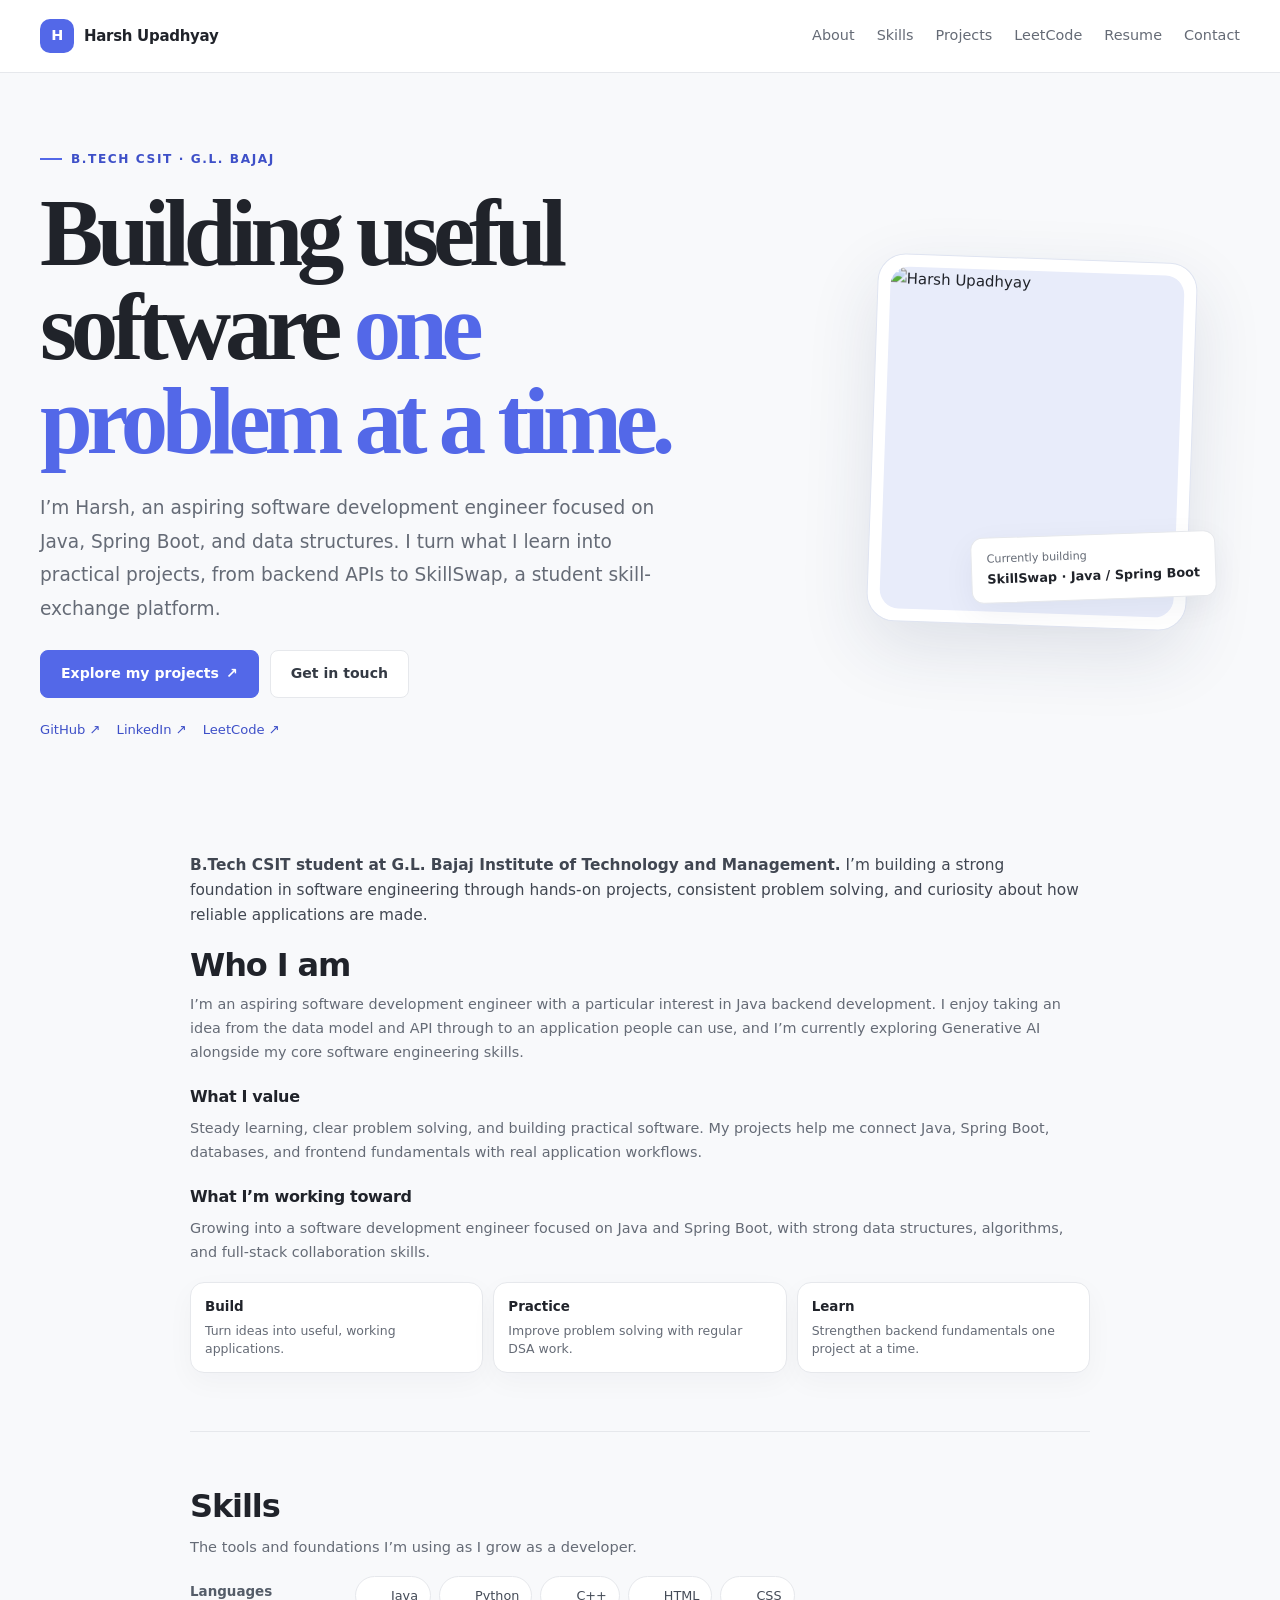
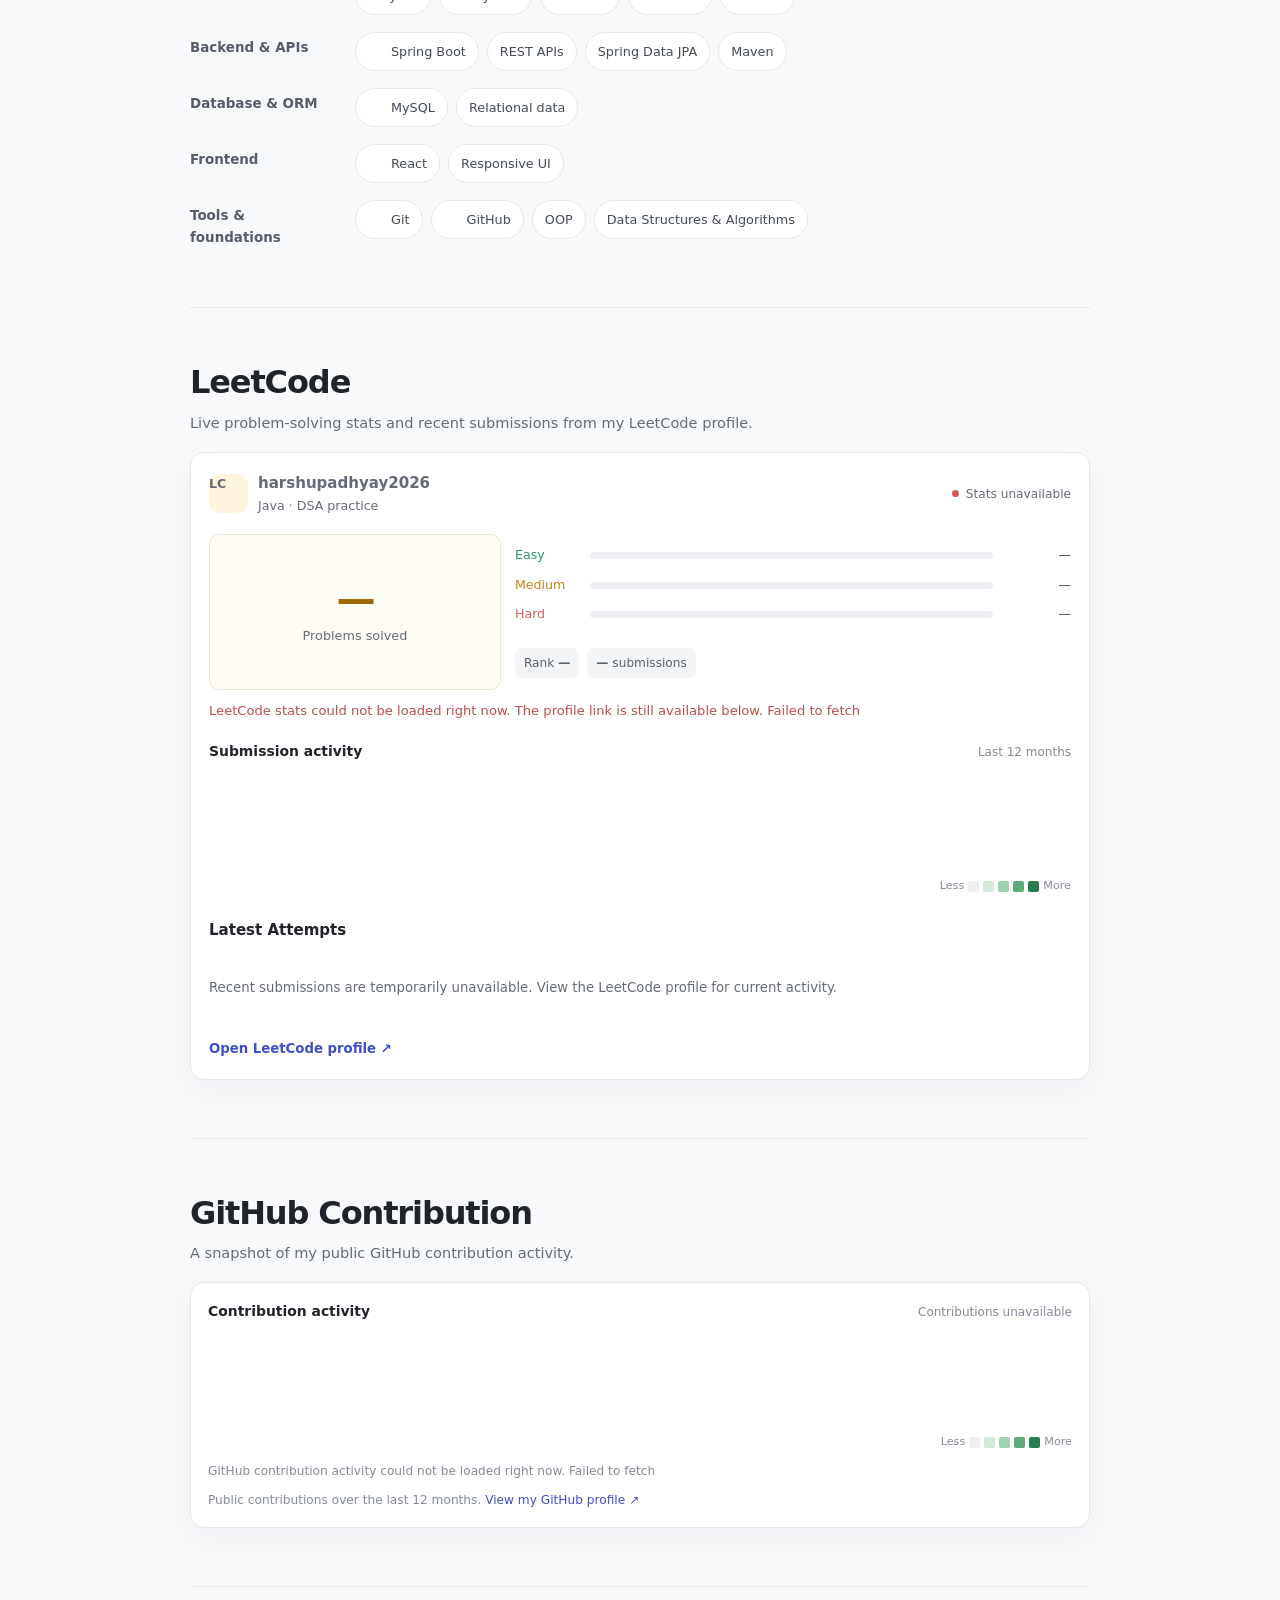
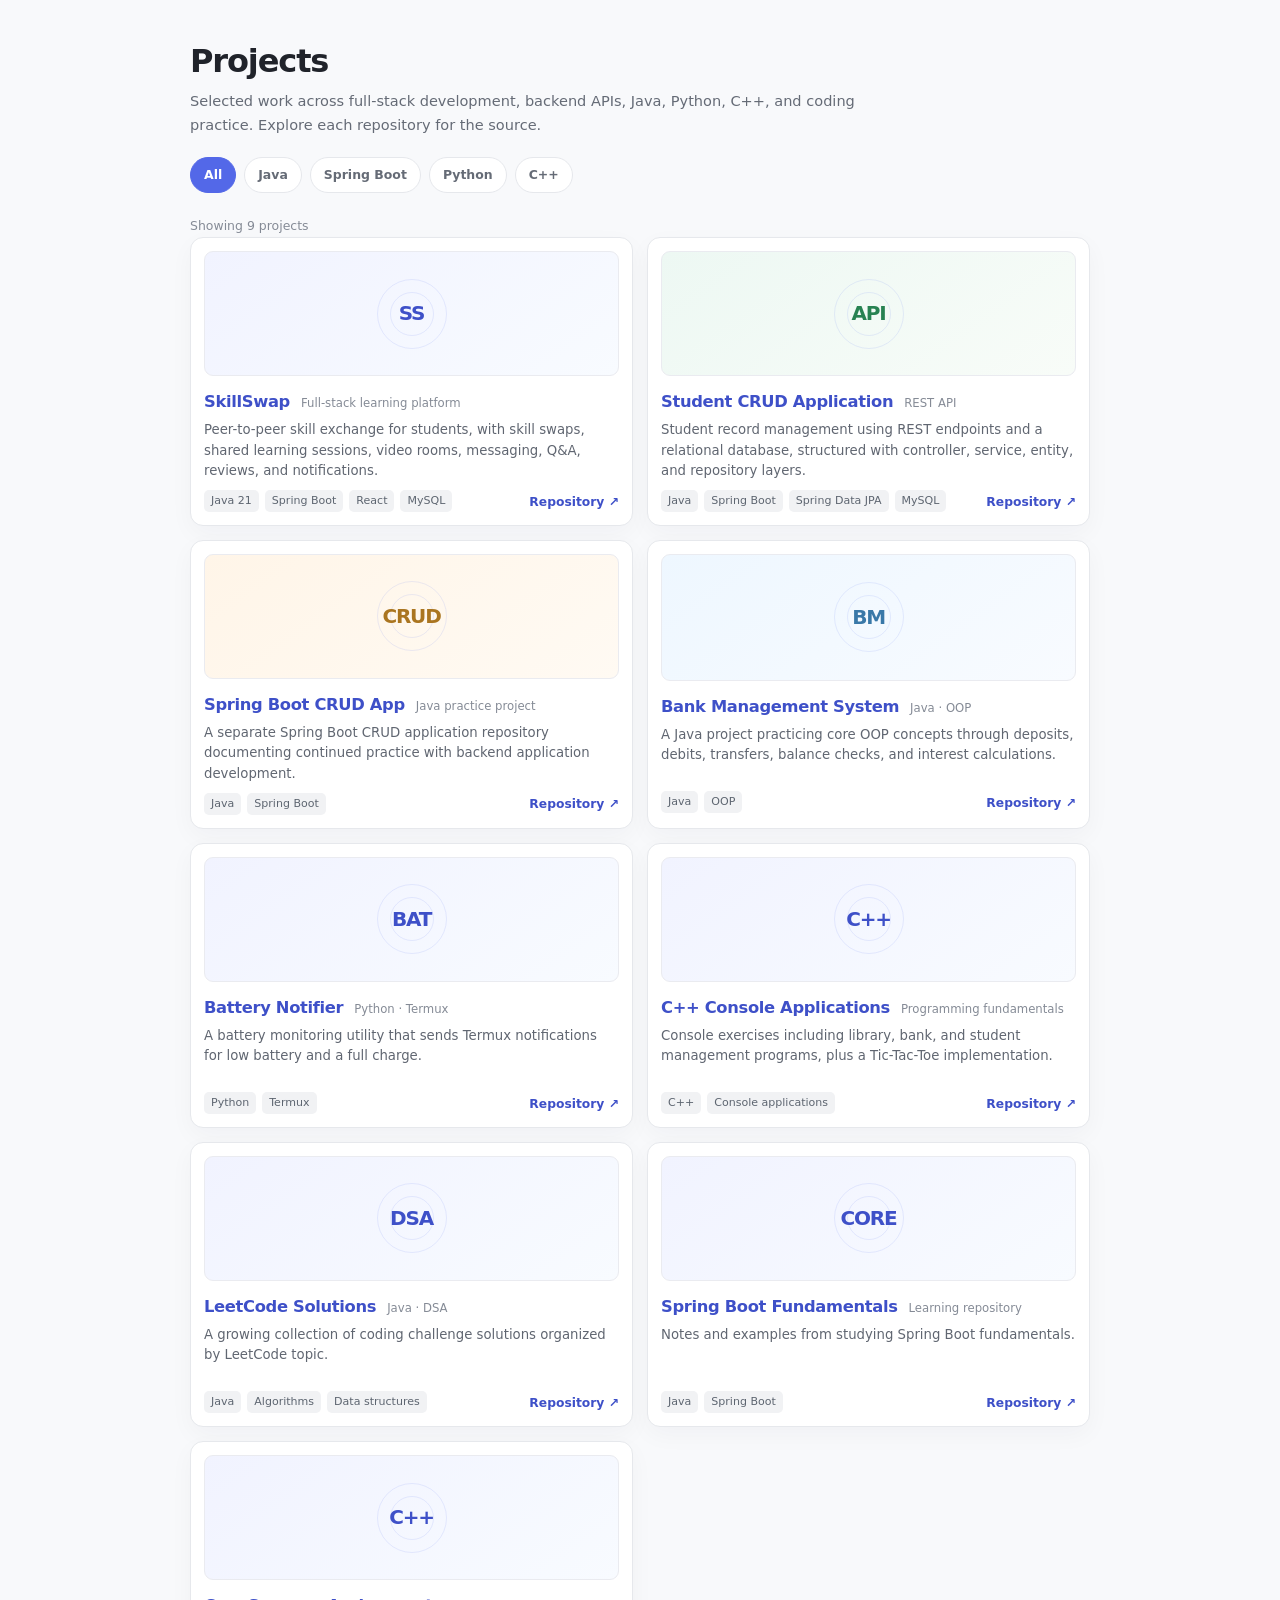
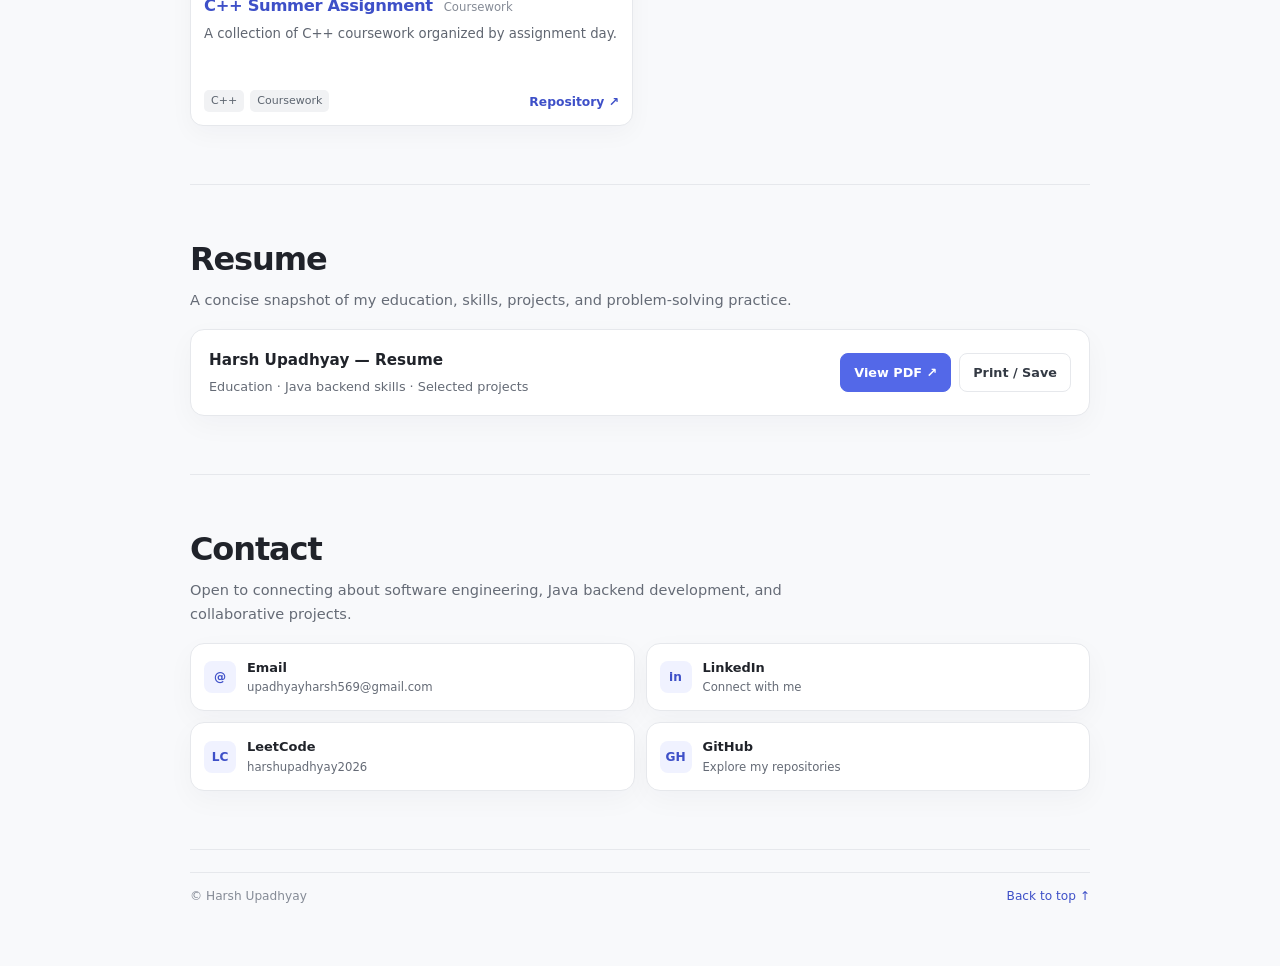
==== commit c0974a53: "Make portfolio interactive and move styles to CSS file" ====
--- a/index.html
+++ b/index.html
@@ -8,304 +8,49 @@
     <title>Harsh Upadhyay | Software Developer</title>
     <link rel="preconnect" href="https://avatars.githubusercontent.com">
     <link rel="preconnect" href="https://leetcode-api-faisalshohag.vercel.app">
-    <style>
-      :root {
-        color-scheme: light;
-        --ink: #20232a;
-        --muted: #656b76;
-        --soft: #858b96;
-        --paper: #fff;
-        --canvas: #f8f9fb;
-        --line: #e6e8ec;
-        --blue: #5368e8;
-        --blue-dark: #3e50c8;
-        --green: #238a57;
-        --green-soft: #e9f7ef;
-        --red: #bd4d4d;
-        --shadow: 0 10px 32px rgba(27, 38, 67, 0.055);
-      }
-
-      * { box-sizing: border-box; }
-      html { scroll-behavior: smooth; }
-      body {
-        margin: 0;
-        color: var(--ink);
-        background: var(--canvas);
-        font-family: Inter, ui-sans-serif, system-ui, -apple-system, BlinkMacSystemFont, "Segoe UI", sans-serif;
-        font-size: 15px;
-        line-height: 1.65;
-        -webkit-font-smoothing: antialiased;
-      }
-      a { color: var(--blue-dark); text-decoration: none; }
-      a:hover { text-decoration: underline; text-underline-offset: 3px; }
-      a:focus-visible, button:focus-visible { outline: 3px solid #aeb8ff; outline-offset: 3px; }
-      img { max-width: 100%; }
-      .shell { width: min(1200px, calc(100% - 48px)); margin-inline: auto; }
-
-      .topbar {
-        position: sticky;
-        top: 0;
-        z-index: 5;
-        border-bottom: 1px solid var(--line);
-        background: rgba(255, 255, 255, 0.94);
-        backdrop-filter: blur(14px);
-      }
-      .topbar-inner { min-height: 66px; display: flex; align-items: center; justify-content: space-between; gap: 20px; }
-      .brand { display: inline-flex; align-items: center; gap: 10px; color: var(--ink); font-weight: 720; letter-spacing: -0.02em; }
-      .brand:hover { text-decoration: none; }
-      .brand-mark { width: 34px; height: 34px; display: grid; place-items: center; border-radius: 10px; color: #fff; background: var(--blue); font-size: 0.9rem; }
-      .top-links { display: flex; align-items: center; gap: 22px; color: var(--muted); font-size: 0.9rem; }
-      .top-links a { color: inherit; }
-      .top-links .top-cta { color: var(--blue-dark); font-weight: 700; }
-
-      .layout { display: grid; grid-template-columns: 252px minmax(0, 1fr); gap: 42px; align-items: start; padding-block: 34px 68px; }
-      .sidebar { position: sticky; top: 96px; min-width: 0; }
-      .profile-card { padding: 21px 19px; border: 1px solid var(--line); border-radius: 14px; background: var(--paper); }
-      .avatar-wrap { position: relative; width: 164px; max-width: 100%; margin: 0 auto 17px; }
-      .avatar { display: block; width: 100%; aspect-ratio: 1; border: 1px solid var(--line); border-radius: 50%; background: #e8ecfa; object-fit: cover; }
-      .avatar-status { position: absolute; right: 5px; bottom: 8px; width: 21px; height: 21px; border: 4px solid white; border-radius: 50%; background: #45a875; }
-      .profile-name { margin: 0; font-size: 1.34rem; font-weight: 700; letter-spacing: -0.035em; line-height: 1.25; }
-      .profile-handle { margin: 3px 0 13px; color: var(--soft); }
-      .profile-bio { margin: 0; color: #434954; font-size: 0.9rem; line-height: 1.65; }
-      .side-links { display: grid; gap: 11px; margin: 0; padding: 0; list-style: none; }
-      .side-links li { min-width: 0; display: flex; align-items: flex-start; gap: 10px; color: var(--muted); font-size: 0.84rem; line-height: 1.45; }
-      .side-links .side-icon { width: 17px; flex: 0 0 17px; text-align: center; }
-      .side-links a { overflow-wrap: anywhere; }
-      .side-rule { height: 1px; margin: 19px 0 15px; border: 0; background: var(--line); }
-      .side-label { margin: 0 0 10px; color: var(--soft); font-size: 0.75rem; font-weight: 700; letter-spacing: 0.08em; text-transform: uppercase; }
-      .focus-badges { display: flex; flex-wrap: wrap; gap: 7px; }
-      .focus-badge { padding: 5px 9px; border: 1px solid var(--line); border-radius: 999px; color: #535b68; background: #fbfbfc; font-size: 0.73rem; font-weight: 620; }
-
-      .main { min-width: 0; }
-      .tabs { display: flex; gap: 24px; overflow-x: auto; border-bottom: 1px solid var(--line); margin-bottom: 0; }
-      .tabs a { flex: 0 0 auto; padding: 10px 1px 12px; color: var(--muted); font-size: 0.88rem; font-weight: 550; }
-      .tabs a:first-child { border-bottom: 2px solid #e66c58; color: var(--ink); font-weight: 700; }
-      .content-section { padding: 28px 0 31px; border-bottom: 1px solid var(--line); scroll-margin-top: 84px; }
-      .content-section:last-child { border-bottom: 0; }
-      .section-title { margin: 0 0 7px; font-size: 1.28rem; font-weight: 720; letter-spacing: -0.035em; line-height: 1.3; }
-      .section-intro { margin: 0 0 17px; color: var(--muted); font-size: 0.91rem; }
-      .about-lead { margin: 0 0 16px; color: #404651; font-size: 0.96rem; }
-      .subheading { margin: 20px 0 6px; font-size: 1rem; font-weight: 700; letter-spacing: -0.02em; }
-      .body-copy { margin: 0; color: var(--muted); font-size: 0.9rem; }
-      .value-grid { display: grid; grid-template-columns: repeat(3, minmax(0, 1fr)); gap: 10px; margin-top: 18px; }
-      .value-card { padding: 13px 14px; border: 1px solid var(--line); border-radius: 10px; background: #fff; }
-      .value-card strong { display: block; margin-bottom: 3px; font-size: 0.84rem; }
-      .value-card span { display: block; color: var(--muted); font-size: 0.78rem; line-height: 1.5; }
-
-      .skill-groups { display: grid; gap: 17px; }
-      .skill-group { display: grid; grid-template-columns: 150px minmax(0, 1fr); gap: 15px; align-items: start; }
-      .skill-group-name { padding-top: 5px; color: #555d69; font-size: 0.84rem; font-weight: 680; }
-      .skill-list { display: flex; flex-wrap: wrap; gap: 8px; }
-      .skill-chip { display: inline-flex; align-items: center; gap: 7px; padding: 6px 10px; border: 1px solid var(--line); border-radius: 8px; background: #fff; color: #444b57; font-size: 0.8rem; }
-      .skill-chip img { width: 16px; height: 16px; object-fit: contain; }
-
-      .leetcode-panel { padding: 18px; border: 1px solid var(--line); border-radius: 12px; background: #fff; }
-      .leetcode-top { display: flex; justify-content: space-between; align-items: center; gap: 14px; margin-bottom: 17px; }
-      .leetcode-user { display: flex; align-items: center; gap: 10px; }
-      .lc-mark { width: 39px; height: 39px; display: grid; place-items: center; border-radius: 11px; color: #b77800; background: #fff5df; font-size: 1.05rem; font-weight: 800; }
-      .leetcode-user strong { display: block; font-size: 0.94rem; }
-      .leetcode-user span { display: block; color: var(--muted); font-size: 0.79rem; }
-      .live-status { display: inline-flex; align-items: center; gap: 7px; color: var(--muted); font-size: 0.76rem; white-space: nowrap; }
-      .live-dot { width: 7px; height: 7px; border-radius: 50%; background: #45a875; }
-      .live-dot.loading { background: #e5a839; }
-      .live-dot.error { background: #d15858; }
-      .lc-summary { display: grid; grid-template-columns: 1.05fr 2fr; gap: 14px; align-items: stretch; }
-      .lc-total { display: grid; place-content: center; min-height: 156px; padding: 16px; border: 1px solid #eee5d5; border-radius: 10px; background: #fffcf6; text-align: center; }
-      .lc-total-value { display: block; color: #9c6900; font-size: 2.45rem; font-weight: 760; letter-spacing: -0.06em; line-height: 1.1; }
-      .lc-total-label { display: block; margin-top: 5px; color: var(--muted); font-size: 0.8rem; }
-      .lc-breakdown { display: grid; gap: 9px; align-content: center; }
-      .difficulty-row { display: grid; grid-template-columns: 65px 1fr 68px; align-items: center; gap: 10px; font-size: 0.79rem; }
-      .difficulty-name { color: var(--muted); }
-      .difficulty-name.easy { color: #299761; }
-      .difficulty-name.medium { color: #c2811a; }
-      .difficulty-name.hard { color: #d35f5f; }
-      .difficulty-track { height: 7px; overflow: hidden; border-radius: 10px; background: #eff0f3; }
-      .difficulty-fill { display: block; width: 0; height: 100%; border-radius: inherit; transition: width 500ms ease; }
-      .difficulty-fill.easy { background: #4caf7a; }
-      .difficulty-fill.medium { background: #e5a839; }
-      .difficulty-fill.hard { background: #dd7070; }
-      .difficulty-value { color: #444b57; text-align: right; white-space: nowrap; }
-      .lc-meta { display: flex; flex-wrap: wrap; gap: 8px; margin-top: 14px; }
-      .lc-pill { padding: 5px 9px; border-radius: 7px; color: #59616c; background: #f4f5f7; font-size: 0.76rem; }
-      .lc-error { margin: 10px 0 0; color: var(--red); font-size: 0.82rem; }
-      .lc-link { display: inline-flex; align-items: center; gap: 6px; margin-top: 14px; font-size: 0.83rem; font-weight: 680; }
-      .lc-heatmap-wrap { margin-top: 19px; }
-      .heatmap-heading { display: flex; justify-content: space-between; gap: 12px; align-items: baseline; margin-bottom: 8px; }
-      .heatmap-heading strong { font-size: 0.87rem; }
-      .heatmap-heading span { color: var(--soft); font-size: 0.75rem; }
-      .heatmap-scroll { overflow-x: auto; padding-bottom: 4px; }
-      .heatmap-grid { display: grid; grid-template-rows: repeat(7, 11px); grid-auto-flow: column; grid-auto-columns: 11px; gap: 3px; width: max-content; min-width: 100%; }
-      .heat-cell { width: 11px; height: 11px; border-radius: 2px; background: #eff0f2; }
-      .heat-cell[data-level="1"] { background: #d2e8d9; }
-      .heat-cell[data-level="2"] { background: #9ed1ae; }
-      .heat-cell[data-level="3"] { background: #5da977; }
-      .heat-cell[data-level="4"] { background: #287c4d; }
-      .heat-cell.empty { opacity: 0; }
-      .heatmap-legend { display: flex; justify-content: flex-end; align-items: center; gap: 4px; margin-top: 7px; color: var(--soft); font-size: 0.7rem; }
-      .heatmap-legend .heat-cell { display: inline-block; }
-      .recent-title { margin: 22px 0 9px; font-size: 0.94rem; font-weight: 700; }
-      .attempt-list { display: grid; gap: 0; }
-      .attempt { display: grid; grid-template-columns: minmax(0, 1fr) auto; gap: 12px; align-items: center; padding: 10px 0; border-top: 1px solid #f0f1f3; }
-      .attempt-name { overflow: hidden; color: var(--ink); font-size: 0.83rem; font-weight: 610; text-overflow: ellipsis; white-space: nowrap; }
-      .attempt-name:hover { color: var(--blue-dark); }
-      .attempt-meta { display: flex; align-items: center; gap: 9px; color: var(--soft); font-size: 0.73rem; }
-      .attempt-status { color: var(--green); font-weight: 700; }
-      .attempt-status.failed { color: var(--red); }
-      .attempt-empty { padding: 12px 0; color: var(--muted); font-size: 0.83rem; }
-
-      .github-panel { padding: 17px; border: 1px solid var(--line); border-radius: 12px; background: #fff; }
-      .github-chart-scroll { overflow-x: auto; }
-      .github-heatmap { display: grid; grid-template-rows: repeat(7, 11px); grid-auto-flow: column; grid-auto-columns: 11px; gap: 3px; width: max-content; min-width: 100%; }
-      .github-cell { width: 11px; height: 11px; border-radius: 2px; background: #eff0f2; }
-      .github-cell[data-level="1"] { background: #d2e8d9; }
-      .github-cell[data-level="2"] { background: #9ed1ae; }
-      .github-cell[data-level="3"] { background: #5da977; }
-      .github-cell[data-level="4"] { background: #287c4d; }
-      .github-note { margin: 9px 0 0; color: var(--soft); font-size: 0.76rem; }
-
-      .project-list { display: grid; gap: 0; }
-      .project {
-        display: grid;
-        grid-template-columns: 122px minmax(0, 1fr);
-        gap: 17px;
-        padding: 17px 0;
-        border-top: 1px solid var(--line);
-      }
-      .project:first-child { padding-top: 0; border-top: 0; }
-      .project-art { position: relative; min-height: 92px; display: grid; place-items: center; overflow: hidden; border: 1px solid #eaebf0; border-radius: 9px; background: linear-gradient(145deg, #f1f3ff, #f8fbff); }
-      .project-art::before, .project-art::after { position: absolute; width: 68px; height: 68px; border: 1px solid rgba(83, 104, 232, .12); border-radius: 50%; content: ""; }
-      .project-art::after { width: 42px; height: 42px; }
-      .project-symbol { position: relative; z-index: 1; color: var(--blue-dark); font-size: 1.25rem; font-weight: 800; letter-spacing: -0.06em; }
-      .project:nth-child(2) .project-art { background: linear-gradient(145deg, #edf8f3, #f8fcf8); }
-      .project:nth-child(2) .project-symbol { color: #288252; }
-      .project:nth-child(3) .project-art { background: linear-gradient(145deg, #fff5e8, #fffaf3); }
-      .project:nth-child(3) .project-symbol { color: #aa7520; }
-      .project:nth-child(4) .project-art { background: linear-gradient(145deg, #eef7ff, #f8fbff); }
-      .project:nth-child(4) .project-symbol { color: #3978a8; }
-      .project-title-row { display: flex; flex-wrap: wrap; align-items: baseline; gap: 7px 11px; margin-bottom: 4px; }
-      .project-title { margin: 0; font-size: 0.97rem; font-weight: 700; letter-spacing: -0.02em; }
-      .project-title a { color: var(--blue-dark); }
-      .project-type { color: var(--soft); font-size: 0.73rem; }
-      .project-description { margin: 0 0 8px; color: #606671; font-size: 0.83rem; line-height: 1.55; }
-      .project-bottom { display: flex; flex-wrap: wrap; align-items: center; justify-content: space-between; gap: 8px 13px; }
-      .project-stack { display: flex; flex-wrap: wrap; gap: 6px; }
-      .project-stack span { padding: 2px 7px; border-radius: 5px; color: #5d6570; background: #f1f2f4; font-size: 0.69rem; }
-      .repo-link { font-size: 0.77rem; font-weight: 650; white-space: nowrap; }
-
-      .resume-card { display: flex; justify-content: space-between; align-items: center; gap: 20px; padding: 18px; border: 1px solid var(--line); border-radius: 11px; background: #fff; }
-      .resume-card h3 { margin: 0 0 3px; font-size: 0.95rem; }
-      .resume-card p { margin: 0; color: var(--muted); font-size: 0.8rem; }
-      .resume-actions { display: flex; flex: 0 0 auto; gap: 8px; }
-      .button { display: inline-flex; justify-content: center; align-items: center; gap: 7px; min-height: 39px; padding: 0 13px; border: 1px solid var(--line); border-radius: 8px; color: #343a44; background: white; font-size: 0.8rem; font-weight: 680; }
-      .button:hover { border-color: #bfc8fb; color: var(--blue-dark); text-decoration: none; }
-      .button.primary { border-color: var(--blue); color: #fff; background: var(--blue); }
-      .button.primary:hover { border-color: var(--blue-dark); background: var(--blue-dark); color: #fff; }
-
-      .contact-grid { display: grid; grid-template-columns: repeat(2, minmax(0, 1fr)); gap: 11px; }
-      .contact-link { display: flex; align-items: center; gap: 11px; min-width: 0; padding: 13px; border: 1px solid var(--line); border-radius: 9px; color: var(--ink); background: #fff; }
-      .contact-link:hover { border-color: #c7cdf5; text-decoration: none; }
-      .contact-icon { width: 32px; height: 32px; display: grid; place-items: center; flex: 0 0 32px; border-radius: 8px; color: var(--blue-dark); background: #f0f2ff; font-size: 0.76rem; font-weight: 750; }
-      .contact-copy { min-width: 0; }
-      .contact-copy strong { display: block; font-size: 0.81rem; }
-      .contact-copy span { display: block; overflow: hidden; color: var(--muted); font-size: 0.73rem; text-overflow: ellipsis; white-space: nowrap; }
-      footer { padding: 22px 0 0; color: var(--soft); font-size: 0.76rem; }
-      .footer-row { display: flex; justify-content: space-between; gap: 15px; padding-top: 13px; border-top: 1px solid var(--line); }
-
-      @media (max-width: 850px) {
-        .layout { grid-template-columns: 210px minmax(0, 1fr); gap: 25px; }
-        .avatar-wrap { width: 135px; }
-        .profile-card { padding: 17px 15px; }
-        .value-grid { grid-template-columns: 1fr; }
-        .skill-group { grid-template-columns: 115px minmax(0, 1fr); }
-      }
-      @media (max-width: 650px) {
-        .shell { width: min(100% - 30px, 1200px); }
-        .topbar-inner { min-height: 58px; }
-        .top-links { gap: 12px; font-size: 0.8rem; }
-        .layout { grid-template-columns: 1fr; gap: 19px; padding-top: 19px; }
-        .sidebar { position: static; }
-        .profile-card { display: grid; grid-template-columns: 74px minmax(0, 1fr); column-gap: 15px; align-items: center; padding: 15px; }
-        .avatar-wrap { grid-row: span 3; width: 74px; margin: 0; }
-        .avatar-status { right: 0; bottom: 3px; width: 17px; height: 17px; border-width: 3px; }
-        .profile-name { font-size: 1.05rem; }
-        .profile-handle { margin: 1px 0 3px; font-size: 0.82rem; }
-        .profile-bio { font-size: 0.79rem; }
-        .profile-counts, .side-links, .side-rule, .side-label, .focus-badges { display: none; }
-        .tabs { gap: 19px; }
-        .tabs a { font-size: 0.81rem; }
-        .content-section { padding-block: 22px 25px; }
-        .lc-summary { grid-template-columns: 1fr; }
-        .lc-total { min-height: 115px; }
-        .skill-group { grid-template-columns: 1fr; gap: 5px; }
-        .skill-group-name { padding: 0; }
-        .project { grid-template-columns: 83px minmax(0, 1fr); gap: 12px; }
-        .project-art { min-height: 75px; }
-        .project-symbol { font-size: 1rem; }
-        .resume-card { align-items: flex-start; flex-direction: column; }
-        .resume-actions { flex-wrap: wrap; }
-      }
-      @media (max-width: 420px) {
-        .top-links { gap: 10px; }
-        .top-links a:nth-child(2) { display: none; }
-        .contact-grid { grid-template-columns: 1fr; }
-        .attempt-meta { gap: 5px; }
-        .attempt-name { font-size: 0.78rem; }
-      }
-      @media (max-width: 350px) {
-        .top-links a:first-child { display: none; }
-        .leetcode-top { flex-wrap: wrap; }
-      }
-      @media (prefers-reduced-motion: reduce) {
-        *, *::before, *::after { scroll-behavior: auto !important; transition-duration: 0.01ms !important; }
-      }
-    </style>
+    <link rel="stylesheet" href="styles.css">
   </head>
   <body>
     <header class="topbar">
       <nav class="topbar-inner shell" aria-label="Main navigation">
-        <a class="brand" href="#home"><span class="brand-mark" aria-hidden="true">H</span><span>Harsh Upadhyay</span></a>
-        <div class="top-links">
-          <a href="#about">Overview</a>
+        <a class="brand" href="#home" aria-label="Harsh Upadhyay home"><span class="brand-mark" aria-hidden="true">H</span><span>Harsh Upadhyay</span></a>
+        <button class="menu-toggle" type="button" aria-expanded="false" aria-controls="primary-links" aria-label="Open navigation menu">☰</button>
+        <div class="top-links" id="primary-links">
+          <a href="#about">About</a>
+          <a href="#skills">Skills</a>
           <a href="#projects">Projects</a>
-          <a class="top-cta" href="#contact">Contact ↗</a>
+          <a href="#leetcode">LeetCode</a>
+          <a href="#resume">Resume</a>
+          <a href="#contact">Contact</a>
         </div>
       </nav>
     </header>
 
-    <main class="layout shell" id="home">
-      <aside class="sidebar" aria-label="Profile">
-        <div class="profile-card">
-          <div class="avatar-wrap">
-            <img class="avatar" src="https://avatars.githubusercontent.com/u/287495828?v=4" alt="Harsh Upadhyay profile photo">
-            <span class="avatar-status" title="Open to connecting" aria-label="Open to connecting"></span>
-          </div>
-          <h1 class="profile-name">Harsh Upadhyay</h1>
-          <p class="profile-handle">harshupadhyay2026 · software developer</p>
-          <p class="profile-bio">B.Tech CSIT student | Aspiring SDE | Java &amp; Spring Boot</p>
-          <ul class="side-links">
-            <li><span class="side-icon" aria-hidden="true">▤</span><span>G.L. Bajaj Institute of Technology and Management</span></li>
-            <li><span class="side-icon" aria-hidden="true">⌖</span><a href="mailto:upadhyayharsh569@gmail.com">upadhyayharsh569@gmail.com</a></li>
-            <li><span class="side-icon" aria-hidden="true">in</span><a href="https://www.linkedin.com/in/harsh-upadhyay-96b903335/" target="_blank" rel="noopener">linkedin.com/in/harsh-upadhyay</a></li>
-            <li><span class="side-icon" aria-hidden="true">◎</span><a href="https://leetcode.com/u/harshupadhyay2026/" target="_blank" rel="noopener">leetcode.com/u/harshupadhyay2026</a></li>
-            <li><span class="side-icon" aria-hidden="true">◉</span><a href="https://github.com/Harshupadhyay2026" target="_blank" rel="noopener">github.com/Harshupadhyay2026</a></li>
-            <li><span class="side-icon" aria-hidden="true">↗</span><a href="https://harshupadhyay2026.github.io">harshupadhyay2026.github.io</a></li>
-          </ul>
-          <hr class="side-rule">
-          <p class="side-label">Highlights</p>
-          <div class="focus-badges"><span class="focus-badge">Java Backend</span><span class="focus-badge">Spring Boot</span><span class="focus-badge">DSA</span></div>
+    <main class="shell page-main" id="home">
+      <section class="hero" aria-labelledby="hero-title">
+        <div class="hero-copy">
+          <p class="eyebrow">B.Tech CSIT · G.L. Bajaj</p>
+          <h1 class="hero-title" id="hero-title">Building useful software <span>one problem at a time.</span></h1>
+          <p class="hero-intro">I’m Harsh, an aspiring software development engineer focused on Java, Spring Boot, and data structures. I turn what I learn into practical projects, from backend APIs to SkillSwap, a student skill-exchange platform.</p>
+          <div class="hero-actions">
+            <a class="button primary" href="#projects">Explore my projects <span aria-hidden="true">↗</span></a>
+            <a class="button" href="#contact">Get in touch</a>
+          </div>
+          <div class="hero-links" aria-label="Social profiles">
+            <a href="https://github.com/Harshupadhyay2026" target="_blank" rel="noopener">GitHub ↗</a>
+            <a href="https://www.linkedin.com/in/harsh-upadhyay-96b903335/" target="_blank" rel="noopener">LinkedIn ↗</a>
+            <a href="https://leetcode.com/u/harshupadhyay2026/" target="_blank" rel="noopener">LeetCode ↗</a>
+          </div>
         </div>
-      </aside>
+        <div class="hero-visual" aria-label="Harsh Upadhyay">
+          <div class="hero-portrait-frame"><img class="hero-portrait" src="https://avatars.githubusercontent.com/u/287495828?v=4" alt="Harsh Upadhyay"></div>
+          <div class="hero-float"><span>Currently building</span>SkillSwap · Java / Spring Boot</div>
+        </div>
+      </section>
 
       <div class="main">
-        <nav class="tabs" aria-label="Profile sections">
-          <a href="#about">Overview</a>
-          <a href="#skills">Skills</a>
-          <a href="#leetcode">LeetCode</a>
-          <a href="#activity">Activity</a>
-          <a href="#projects">Projects</a>
-        </nav>
-
-        <section class="content-section" id="about">
+
+        <section class="content-section reveal" id="about">
           <p class="about-lead"><strong>B.Tech CSIT student at G.L. Bajaj Institute of Technology and Management.</strong> I’m building a strong foundation in software engineering through hands-on projects, consistent problem solving, and curiosity about how reliable applications are made.</p>
           <h2 class="section-title">Who I am</h2>
           <p class="body-copy">I’m an aspiring software development engineer with a particular interest in Java backend development. I enjoy taking an idea from the data model and API through to an application people can use, and I’m currently exploring Generative AI alongside my core software engineering skills.</p>
@@ -320,7 +65,7 @@
           </div>
         </section>
 
-        <section class="content-section" id="skills">
+        <section class="content-section reveal" id="skills">
           <h2 class="section-title">Skills</h2>
           <p class="section-intro">The tools and foundations I’m using as I grow as a developer.</p>
           <div class="skill-groups">
@@ -369,7 +114,7 @@
           </div>
         </section>
 
-        <section class="content-section" id="leetcode">
+        <section class="content-section reveal" id="leetcode">
           <h2 class="section-title">LeetCode</h2>
           <p class="section-intro">Live problem-solving stats and recent submissions from my LeetCode profile.</p>
           <div class="leetcode-panel">
@@ -401,7 +146,7 @@
           </div>
         </section>
 
-        <section class="content-section" id="activity">
+        <section class="content-section reveal" id="activity">
           <h2 class="section-title">GitHub Contribution</h2>
           <p class="section-intro">A snapshot of my public GitHub contribution activity.</p>
           <div class="github-panel">
@@ -415,11 +160,19 @@
           </div>
         </section>
 
-        <section class="content-section" id="projects">
+        <section class="content-section reveal" id="projects">
           <h2 class="section-title">Projects</h2>
           <p class="section-intro">Selected work across full-stack development, backend APIs, Java, Python, C++, and coding practice. Explore each repository for the source.</p>
+          <div class="project-filters" role="group" aria-label="Filter projects">
+            <button class="filter-button" type="button" data-filter="all" aria-pressed="true">All</button>
+            <button class="filter-button" type="button" data-filter="java" aria-pressed="false">Java</button>
+            <button class="filter-button" type="button" data-filter="spring" aria-pressed="false">Spring Boot</button>
+            <button class="filter-button" type="button" data-filter="python" aria-pressed="false">Python</button>
+            <button class="filter-button" type="button" data-filter="cpp" aria-pressed="false">C++</button>
+          </div>
+          <p class="project-count" id="project-count" aria-live="polite"></p>
           <div class="project-list">
-            <article class="project">
+            <article class="project" data-categories="java spring react">
               <div class="project-art" aria-hidden="true"><span class="project-symbol">SS</span></div>
               <div>
                 <div class="project-title-row"><h3 class="project-title"><a href="https://github.com/Harshupadhyay2026/skillswap" target="_blank" rel="noopener">SkillSwap</a></h3><span class="project-type">Full-stack learning platform</span></div>
@@ -427,7 +180,7 @@
                 <div class="project-bottom"><div class="project-stack"><span>Java 21</span><span>Spring Boot</span><span>React</span><span>MySQL</span></div><a class="repo-link" href="https://github.com/Harshupadhyay2026/skillswap" target="_blank" rel="noopener">Repository ↗</a></div>
               </div>
             </article>
-            <article class="project">
+            <article class="project" data-categories="java spring">
               <div class="project-art" aria-hidden="true"><span class="project-symbol">API</span></div>
               <div>
                 <div class="project-title-row"><h3 class="project-title"><a href="https://github.com/Harshupadhyay2026/springboot_crud_dev" target="_blank" rel="noopener">Student CRUD Application</a></h3><span class="project-type">REST API</span></div>
@@ -435,7 +188,7 @@
                 <div class="project-bottom"><div class="project-stack"><span>Java</span><span>Spring Boot</span><span>Spring Data JPA</span><span>MySQL</span></div><a class="repo-link" href="https://github.com/Harshupadhyay2026/springboot_crud_dev" target="_blank" rel="noopener">Repository ↗</a></div>
               </div>
             </article>
-            <article class="project">
+            <article class="project" data-categories="java spring">
               <div class="project-art" aria-hidden="true"><span class="project-symbol">CRUD</span></div>
               <div>
                 <div class="project-title-row"><h3 class="project-title"><a href="https://github.com/Harshupadhyay2026/springboot_crud_app" target="_blank" rel="noopener">Spring Boot CRUD App</a></h3><span class="project-type">Java practice project</span></div>
@@ -443,7 +196,7 @@
                 <div class="project-bottom"><div class="project-stack"><span>Java</span><span>Spring Boot</span></div><a class="repo-link" href="https://github.com/Harshupadhyay2026/springboot_crud_app" target="_blank" rel="noopener">Repository ↗</a></div>
               </div>
             </article>
-            <article class="project">
+            <article class="project" data-categories="java">
               <div class="project-art" aria-hidden="true"><span class="project-symbol">BM</span></div>
               <div>
                 <div class="project-title-row"><h3 class="project-title"><a href="https://github.com/Harshupadhyay2026/JAVA_PROJECTS_BASICS" target="_blank" rel="noopener">Bank Management System</a></h3><span class="project-type">Java · OOP</span></div>
@@ -451,7 +204,7 @@
                 <div class="project-bottom"><div class="project-stack"><span>Java</span><span>OOP</span></div><a class="repo-link" href="https://github.com/Harshupadhyay2026/JAVA_PROJECTS_BASICS" target="_blank" rel="noopener">Repository ↗</a></div>
               </div>
             </article>
-            <article class="project">
+            <article class="project" data-categories="python">
               <div class="project-art" aria-hidden="true"><span class="project-symbol">BAT</span></div>
               <div>
                 <div class="project-title-row"><h3 class="project-title"><a href="https://github.com/Harshupadhyay2026/Battery_notifications_project" target="_blank" rel="noopener">Battery Notifier</a></h3><span class="project-type">Python · Termux</span></div>
@@ -459,7 +212,7 @@
                 <div class="project-bottom"><div class="project-stack"><span>Python</span><span>Termux</span></div><a class="repo-link" href="https://github.com/Harshupadhyay2026/Battery_notifications_project" target="_blank" rel="noopener">Repository ↗</a></div>
               </div>
             </article>
-            <article class="project">
+            <article class="project" data-categories="cpp">
               <div class="project-art" aria-hidden="true"><span class="project-symbol">C++</span></div>
               <div>
                 <div class="project-title-row"><h3 class="project-title"><a href="https://github.com/Harshupadhyay2026/Internship_portal" target="_blank" rel="noopener">C++ Console Applications</a></h3><span class="project-type">Programming fundamentals</span></div>
@@ -467,7 +220,7 @@
                 <div class="project-bottom"><div class="project-stack"><span>C++</span><span>Console applications</span></div><a class="repo-link" href="https://github.com/Harshupadhyay2026/Internship_portal" target="_blank" rel="noopener">Repository ↗</a></div>
               </div>
             </article>
-            <article class="project">
+            <article class="project" data-categories="java">
               <div class="project-art" aria-hidden="true"><span class="project-symbol">DSA</span></div>
               <div>
                 <div class="project-title-row"><h3 class="project-title"><a href="https://github.com/Harshupadhyay2026/HEY-leet" target="_blank" rel="noopener">LeetCode Solutions</a></h3><span class="project-type">Java · DSA</span></div>
@@ -475,7 +228,7 @@
                 <div class="project-bottom"><div class="project-stack"><span>Java</span><span>Algorithms</span><span>Data structures</span></div><a class="repo-link" href="https://github.com/Harshupadhyay2026/HEY-leet" target="_blank" rel="noopener">Repository ↗</a></div>
               </div>
             </article>
-            <article class="project">
+            <article class="project" data-categories="java spring">
               <div class="project-art" aria-hidden="true"><span class="project-symbol">CORE</span></div>
               <div>
                 <div class="project-title-row"><h3 class="project-title"><a href="https://github.com/Harshupadhyay2026/SPRINGBOOT-CORE" target="_blank" rel="noopener">Spring Boot Fundamentals</a></h3><span class="project-type">Learning repository</span></div>
@@ -483,7 +236,7 @@
                 <div class="project-bottom"><div class="project-stack"><span>Java</span><span>Spring Boot</span></div><a class="repo-link" href="https://github.com/Harshupadhyay2026/SPRINGBOOT-CORE" target="_blank" rel="noopener">Repository ↗</a></div>
               </div>
             </article>
-            <article class="project">
+            <article class="project" data-categories="cpp">
               <div class="project-art" aria-hidden="true"><span class="project-symbol">C++</span></div>
               <div>
                 <div class="project-title-row"><h3 class="project-title"><a href="https://github.com/Harshupadhyay2026/Summer_Assignment_25116CN340" target="_blank" rel="noopener">C++ Summer Assignment</a></h3><span class="project-type">Coursework</span></div>
@@ -494,7 +247,7 @@
           </div>
         </section>
 
-        <section class="content-section" id="resume">
+        <section class="content-section reveal" id="resume">
           <h2 class="section-title">Resume</h2>
           <p class="section-intro">A concise snapshot of my education, skills, projects, and problem-solving practice.</p>
           <div class="resume-card">
@@ -503,7 +256,7 @@
           </div>
         </section>
 
-        <section class="content-section" id="contact">
+        <section class="content-section reveal" id="contact">
           <h2 class="section-title">Contact</h2>
           <p class="section-intro">Open to connecting about software engineering, Java backend development, and collaborative projects.</p>
           <div class="contact-grid">
@@ -660,5 +413,93 @@
           });
       }());
     </script>
+    <script>
+      (function () {
+        const menuButton = document.querySelector(".menu-toggle");
+        const menu = document.getElementById("primary-links");
+        const navLinks = Array.from(menu.querySelectorAll('a[href^="#"]'));
+        const sections = navLinks
+          .map(function (link) { return document.querySelector(link.getAttribute("href")); })
+          .filter(Boolean);
+
+        function closeMenu() {
+          menu.classList.remove("is-open");
+          menuButton.setAttribute("aria-expanded", "false");
+          menuButton.setAttribute("aria-label", "Open navigation menu");
+          menuButton.textContent = "☰";
+        }
+
+        menuButton.addEventListener("click", function () {
+          const isOpen = menuButton.getAttribute("aria-expanded") !== "true";
+          menu.classList.toggle("is-open", isOpen);
+          menuButton.setAttribute("aria-expanded", String(isOpen));
+          menuButton.setAttribute("aria-label", isOpen ? "Close navigation menu" : "Open navigation menu");
+          menuButton.textContent = isOpen ? "×" : "☰";
+        });
+
+        menu.addEventListener("click", function (event) {
+          if (event.target.closest("a")) closeMenu();
+        });
+
+        document.addEventListener("keydown", function (event) {
+          if (event.key === "Escape") closeMenu();
+        });
+
+        const filterButtons = Array.from(document.querySelectorAll(".filter-button"));
+        const projects = Array.from(document.querySelectorAll(".project"));
+        const projectCount = document.getElementById("project-count");
+
+        function filterProjects(filter) {
+          let visibleCount = 0;
+          projects.forEach(function (project) {
+            const categories = project.dataset.categories.split(" ");
+            const visible = filter === "all" || categories.includes(filter);
+            project.hidden = !visible;
+            if (visible) visibleCount += 1;
+          });
+          projectCount.textContent = "Showing " + visibleCount + " project" + (visibleCount === 1 ? "" : "s");
+          filterButtons.forEach(function (button) {
+            button.setAttribute("aria-pressed", String(button.dataset.filter === filter));
+          });
+        }
+
+        filterButtons.forEach(function (button) {
+          button.addEventListener("click", function () {
+            filterProjects(button.dataset.filter);
+          });
+        });
+        filterProjects("all");
+
+        function updateActiveLink() {
+          let activeSection = null;
+          sections.forEach(function (section) {
+            if (section.getBoundingClientRect().top <= 130) activeSection = section;
+          });
+          navLinks.forEach(function (link) {
+            if (activeSection && link.getAttribute("href") === "#" + activeSection.id) {
+              link.setAttribute("aria-current", "location");
+            } else {
+              link.removeAttribute("aria-current");
+            }
+          });
+        }
+
+        window.addEventListener("scroll", updateActiveLink, { passive: true });
+        window.addEventListener("resize", updateActiveLink);
+        updateActiveLink();
+
+        if ("IntersectionObserver" in window && !window.matchMedia("(prefers-reduced-motion: reduce)").matches) {
+          document.body.classList.add("motion-ready");
+          const observer = new IntersectionObserver(function (entries, currentObserver) {
+            entries.forEach(function (entry) {
+              if (!entry.isIntersecting) return;
+              entry.target.classList.add("is-visible");
+              currentObserver.unobserve(entry.target);
+            });
+          }, { threshold: 0.12 });
+          document.querySelectorAll(".reveal").forEach(function (section) { observer.observe(section); });
+        }
+      }());
+    </script>
   </body>
 </html>
--- a/styles.css
+++ b/styles.css
@@ -0,0 +1,407 @@
+:root {
+        color-scheme: light;
+        --ink: #20232a;
+        --muted: #656b76;
+        --soft: #858b96;
+        --paper: #fff;
+        --canvas: #f8f9fb;
+        --line: #e6e8ec;
+        --blue: #5368e8;
+        --blue-dark: #3e50c8;
+        --green: #238a57;
+        --green-soft: #e9f7ef;
+        --red: #bd4d4d;
+        --shadow: 0 10px 32px rgba(27, 38, 67, 0.055);
+      }
+
+      * { box-sizing: border-box; }
+      html { scroll-behavior: smooth; }
+      body {
+        margin: 0;
+        color: var(--ink);
+        background: var(--canvas);
+        font-family: Inter, ui-sans-serif, system-ui, -apple-system, BlinkMacSystemFont, "Segoe UI", sans-serif;
+        font-size: 15px;
+        line-height: 1.65;
+        -webkit-font-smoothing: antialiased;
+      }
+      a { color: var(--blue-dark); text-decoration: none; }
+      a:hover { text-decoration: underline; text-underline-offset: 3px; }
+      a:focus-visible, button:focus-visible { outline: 3px solid #aeb8ff; outline-offset: 3px; }
+      img { max-width: 100%; }
+      .shell { width: min(1200px, calc(100% - 48px)); margin-inline: auto; }
+
+      .topbar {
+        position: sticky;
+        top: 0;
+        z-index: 5;
+        border-bottom: 1px solid var(--line);
+        background: rgba(255, 255, 255, 0.94);
+        backdrop-filter: blur(14px);
+      }
+      .topbar-inner { min-height: 66px; display: flex; align-items: center; justify-content: space-between; gap: 20px; }
+      .brand { display: inline-flex; align-items: center; gap: 10px; color: var(--ink); font-weight: 720; letter-spacing: -0.02em; }
+      .brand:hover { text-decoration: none; }
+      .brand-mark { width: 34px; height: 34px; display: grid; place-items: center; border-radius: 10px; color: #fff; background: var(--blue); font-size: 0.9rem; }
+      .top-links { display: flex; align-items: center; gap: 22px; color: var(--muted); font-size: 0.9rem; }
+      .top-links a { color: inherit; }
+      .top-links .top-cta { color: var(--blue-dark); font-weight: 700; }
+
+      .layout { display: grid; grid-template-columns: 252px minmax(0, 1fr); gap: 42px; align-items: start; padding-block: 34px 68px; }
+      .sidebar { position: sticky; top: 96px; min-width: 0; }
+      .profile-card { padding: 21px 19px; border: 1px solid var(--line); border-radius: 14px; background: var(--paper); }
+      .avatar-wrap { position: relative; width: 164px; max-width: 100%; margin: 0 auto 17px; }
+      .avatar { display: block; width: 100%; aspect-ratio: 1; border: 1px solid var(--line); border-radius: 50%; background: #e8ecfa; object-fit: cover; }
+      .avatar-status { position: absolute; right: 5px; bottom: 8px; width: 21px; height: 21px; border: 4px solid white; border-radius: 50%; background: #45a875; }
+      .profile-name { margin: 0; font-size: 1.34rem; font-weight: 700; letter-spacing: -0.035em; line-height: 1.25; }
+      .profile-handle { margin: 3px 0 13px; color: var(--soft); }
+      .profile-bio { margin: 0; color: #434954; font-size: 0.9rem; line-height: 1.65; }
+      .side-links { display: grid; gap: 11px; margin: 0; padding: 0; list-style: none; }
+      .side-links li { min-width: 0; display: flex; align-items: flex-start; gap: 10px; color: var(--muted); font-size: 0.84rem; line-height: 1.45; }
+      .side-links .side-icon { width: 17px; flex: 0 0 17px; text-align: center; }
+      .side-links a { overflow-wrap: anywhere; }
+      .side-rule { height: 1px; margin: 19px 0 15px; border: 0; background: var(--line); }
+      .side-label { margin: 0 0 10px; color: var(--soft); font-size: 0.75rem; font-weight: 700; letter-spacing: 0.08em; text-transform: uppercase; }
+      .focus-badges { display: flex; flex-wrap: wrap; gap: 7px; }
+      .focus-badge { padding: 5px 9px; border: 1px solid var(--line); border-radius: 999px; color: #535b68; background: #fbfbfc; font-size: 0.73rem; font-weight: 620; }
+
+      .main { min-width: 0; }
+      .tabs { display: flex; gap: 24px; overflow-x: auto; border-bottom: 1px solid var(--line); margin-bottom: 0; }
+      .tabs a { flex: 0 0 auto; padding: 10px 1px 12px; color: var(--muted); font-size: 0.88rem; font-weight: 550; }
+      .tabs a:first-child { border-bottom: 2px solid #e66c58; color: var(--ink); font-weight: 700; }
+      .content-section { padding: 28px 0 31px; border-bottom: 1px solid var(--line); scroll-margin-top: 84px; }
+      .content-section:last-child { border-bottom: 0; }
+      .section-title { margin: 0 0 7px; font-size: 1.28rem; font-weight: 720; letter-spacing: -0.035em; line-height: 1.3; }
+      .section-intro { margin: 0 0 17px; color: var(--muted); font-size: 0.91rem; }
+      .about-lead { margin: 0 0 16px; color: #404651; font-size: 0.96rem; }
+      .subheading { margin: 20px 0 6px; font-size: 1rem; font-weight: 700; letter-spacing: -0.02em; }
+      .body-copy { margin: 0; color: var(--muted); font-size: 0.9rem; }
+      .value-grid { display: grid; grid-template-columns: repeat(3, minmax(0, 1fr)); gap: 10px; margin-top: 18px; }
+      .value-card { padding: 13px 14px; border: 1px solid var(--line); border-radius: 10px; background: #fff; }
+      .value-card strong { display: block; margin-bottom: 3px; font-size: 0.84rem; }
+      .value-card span { display: block; color: var(--muted); font-size: 0.78rem; line-height: 1.5; }
+
+      .skill-groups { display: grid; gap: 17px; }
+      .skill-group { display: grid; grid-template-columns: 150px minmax(0, 1fr); gap: 15px; align-items: start; }
+      .skill-group-name { padding-top: 5px; color: #555d69; font-size: 0.84rem; font-weight: 680; }
+      .skill-list { display: flex; flex-wrap: wrap; gap: 8px; }
+      .skill-chip { display: inline-flex; align-items: center; gap: 7px; padding: 6px 10px; border: 1px solid var(--line); border-radius: 8px; background: #fff; color: #444b57; font-size: 0.8rem; }
+      .skill-chip img { width: 16px; height: 16px; object-fit: contain; }
+
+      .leetcode-panel { padding: 18px; border: 1px solid var(--line); border-radius: 12px; background: #fff; }
+      .leetcode-top { display: flex; justify-content: space-between; align-items: center; gap: 14px; margin-bottom: 17px; }
+      .leetcode-user { display: flex; align-items: center; gap: 10px; }
+      .lc-mark { width: 39px; height: 39px; display: grid; place-items: center; border-radius: 11px; color: #b77800; background: #fff5df; font-size: 1.05rem; font-weight: 800; }
+      .leetcode-user strong { display: block; font-size: 0.94rem; }
+      .leetcode-user span { display: block; color: var(--muted); font-size: 0.79rem; }
+      .live-status { display: inline-flex; align-items: center; gap: 7px; color: var(--muted); font-size: 0.76rem; white-space: nowrap; }
+      .live-dot { width: 7px; height: 7px; border-radius: 50%; background: #45a875; }
+      .live-dot.loading { background: #e5a839; }
+      .live-dot.error { background: #d15858; }
+      .lc-summary { display: grid; grid-template-columns: 1.05fr 2fr; gap: 14px; align-items: stretch; }
+      .lc-total { display: grid; place-content: center; min-height: 156px; padding: 16px; border: 1px solid #eee5d5; border-radius: 10px; background: #fffcf6; text-align: center; }
+      .lc-total-value { display: block; color: #9c6900; font-size: 2.45rem; font-weight: 760; letter-spacing: -0.06em; line-height: 1.1; }
+      .lc-total-label { display: block; margin-top: 5px; color: var(--muted); font-size: 0.8rem; }
+      .lc-breakdown { display: grid; gap: 9px; align-content: center; }
+      .difficulty-row { display: grid; grid-template-columns: 65px 1fr 68px; align-items: center; gap: 10px; font-size: 0.79rem; }
+      .difficulty-name { color: var(--muted); }
+      .difficulty-name.easy { color: #299761; }
+      .difficulty-name.medium { color: #c2811a; }
+      .difficulty-name.hard { color: #d35f5f; }
+      .difficulty-track { height: 7px; overflow: hidden; border-radius: 10px; background: #eff0f3; }
+      .difficulty-fill { display: block; width: 0; height: 100%; border-radius: inherit; transition: width 500ms ease; }
+      .difficulty-fill.easy { background: #4caf7a; }
+      .difficulty-fill.medium { background: #e5a839; }
+      .difficulty-fill.hard { background: #dd7070; }
+      .difficulty-value { color: #444b57; text-align: right; white-space: nowrap; }
+      .lc-meta { display: flex; flex-wrap: wrap; gap: 8px; margin-top: 14px; }
+      .lc-pill { padding: 5px 9px; border-radius: 7px; color: #59616c; background: #f4f5f7; font-size: 0.76rem; }
+      .lc-error { margin: 10px 0 0; color: var(--red); font-size: 0.82rem; }
+      .lc-link { display: inline-flex; align-items: center; gap: 6px; margin-top: 14px; font-size: 0.83rem; font-weight: 680; }
+      .lc-heatmap-wrap { margin-top: 19px; }
+      .heatmap-heading { display: flex; justify-content: space-between; gap: 12px; align-items: baseline; margin-bottom: 8px; }
+      .heatmap-heading strong { font-size: 0.87rem; }
+      .heatmap-heading span { color: var(--soft); font-size: 0.75rem; }
+      .heatmap-scroll { overflow-x: auto; padding-bottom: 4px; }
+      .heatmap-grid { display: grid; grid-template-rows: repeat(7, 11px); grid-auto-flow: column; grid-auto-columns: 11px; gap: 3px; width: max-content; min-width: 100%; }
+      .heat-cell { width: 11px; height: 11px; border-radius: 2px; background: #eff0f2; }
+      .heat-cell[data-level="1"] { background: #d2e8d9; }
+      .heat-cell[data-level="2"] { background: #9ed1ae; }
+      .heat-cell[data-level="3"] { background: #5da977; }
+      .heat-cell[data-level="4"] { background: #287c4d; }
+      .heat-cell.empty { opacity: 0; }
+      .heatmap-legend { display: flex; justify-content: flex-end; align-items: center; gap: 4px; margin-top: 7px; color: var(--soft); font-size: 0.7rem; }
+      .heatmap-legend .heat-cell { display: inline-block; }
+      .recent-title { margin: 22px 0 9px; font-size: 0.94rem; font-weight: 700; }
+      .attempt-list { display: grid; gap: 0; }
+      .attempt { display: grid; grid-template-columns: minmax(0, 1fr) auto; gap: 12px; align-items: center; padding: 10px 0; border-top: 1px solid #f0f1f3; }
+      .attempt-name { overflow: hidden; color: var(--ink); font-size: 0.83rem; font-weight: 610; text-overflow: ellipsis; white-space: nowrap; }
+      .attempt-name:hover { color: var(--blue-dark); }
+      .attempt-meta { display: flex; align-items: center; gap: 9px; color: var(--soft); font-size: 0.73rem; }
+      .attempt-status { color: var(--green); font-weight: 700; }
+      .attempt-status.failed { color: var(--red); }
+      .attempt-empty { padding: 12px 0; color: var(--muted); font-size: 0.83rem; }
+
+      .github-panel { padding: 17px; border: 1px solid var(--line); border-radius: 12px; background: #fff; }
+      .github-chart-scroll { overflow-x: auto; }
+      .github-heatmap { display: grid; grid-template-rows: repeat(7, 11px); grid-auto-flow: column; grid-auto-columns: 11px; gap: 3px; width: max-content; min-width: 100%; }
+      .github-cell { width: 11px; height: 11px; border-radius: 2px; background: #eff0f2; }
+      .github-cell[data-level="1"] { background: #d2e8d9; }
+      .github-cell[data-level="2"] { background: #9ed1ae; }
+      .github-cell[data-level="3"] { background: #5da977; }
+      .github-cell[data-level="4"] { background: #287c4d; }
+      .github-note { margin: 9px 0 0; color: var(--soft); font-size: 0.76rem; }
+
+      .project-list { display: grid; gap: 0; }
+      .project {
+        display: grid;
+        grid-template-columns: 122px minmax(0, 1fr);
+        gap: 17px;
+        padding: 17px 0;
+        border-top: 1px solid var(--line);
+      }
+      .project:first-child { padding-top: 0; border-top: 0; }
+      .project-art { position: relative; min-height: 92px; display: grid; place-items: center; overflow: hidden; border: 1px solid #eaebf0; border-radius: 9px; background: linear-gradient(145deg, #f1f3ff, #f8fbff); }
+      .project-art::before, .project-art::after { position: absolute; width: 68px; height: 68px; border: 1px solid rgba(83, 104, 232, .12); border-radius: 50%; content: ""; }
+      .project-art::after { width: 42px; height: 42px; }
+      .project-symbol { position: relative; z-index: 1; color: var(--blue-dark); font-size: 1.25rem; font-weight: 800; letter-spacing: -0.06em; }
+      .project:nth-child(2) .project-art { background: linear-gradient(145deg, #edf8f3, #f8fcf8); }
+      .project:nth-child(2) .project-symbol { color: #288252; }
+      .project:nth-child(3) .project-art { background: linear-gradient(145deg, #fff5e8, #fffaf3); }
+      .project:nth-child(3) .project-symbol { color: #aa7520; }
+      .project:nth-child(4) .project-art { background: linear-gradient(145deg, #eef7ff, #f8fbff); }
+      .project:nth-child(4) .project-symbol { color: #3978a8; }
+      .project-title-row { display: flex; flex-wrap: wrap; align-items: baseline; gap: 7px 11px; margin-bottom: 4px; }
+      .project-title { margin: 0; font-size: 0.97rem; font-weight: 700; letter-spacing: -0.02em; }
+      .project-title a { color: var(--blue-dark); }
+      .project-type { color: var(--soft); font-size: 0.73rem; }
+      .project-description { margin: 0 0 8px; color: #606671; font-size: 0.83rem; line-height: 1.55; }
+      .project-bottom { display: flex; flex-wrap: wrap; align-items: center; justify-content: space-between; gap: 8px 13px; }
+      .project-stack { display: flex; flex-wrap: wrap; gap: 6px; }
+      .project-stack span { padding: 2px 7px; border-radius: 5px; color: #5d6570; background: #f1f2f4; font-size: 0.69rem; }
+      .repo-link { font-size: 0.77rem; font-weight: 650; white-space: nowrap; }
+
+      .resume-card { display: flex; justify-content: space-between; align-items: center; gap: 20px; padding: 18px; border: 1px solid var(--line); border-radius: 11px; background: #fff; }
+      .resume-card h3 { margin: 0 0 3px; font-size: 0.95rem; }
+      .resume-card p { margin: 0; color: var(--muted); font-size: 0.8rem; }
+      .resume-actions { display: flex; flex: 0 0 auto; gap: 8px; }
+      .button { display: inline-flex; justify-content: center; align-items: center; gap: 7px; min-height: 39px; padding: 0 13px; border: 1px solid var(--line); border-radius: 8px; color: #343a44; background: white; font-size: 0.8rem; font-weight: 680; }
+      .button:hover { border-color: #bfc8fb; color: var(--blue-dark); text-decoration: none; }
+      .button.primary { border-color: var(--blue); color: #fff; background: var(--blue); }
+      .button.primary:hover { border-color: var(--blue-dark); background: var(--blue-dark); color: #fff; }
+
+      .contact-grid { display: grid; grid-template-columns: repeat(2, minmax(0, 1fr)); gap: 11px; }
+      .contact-link { display: flex; align-items: center; gap: 11px; min-width: 0; padding: 13px; border: 1px solid var(--line); border-radius: 9px; color: var(--ink); background: #fff; }
+      .contact-link:hover { border-color: #c7cdf5; text-decoration: none; }
+      .contact-icon { width: 32px; height: 32px; display: grid; place-items: center; flex: 0 0 32px; border-radius: 8px; color: var(--blue-dark); background: #f0f2ff; font-size: 0.76rem; font-weight: 750; }
+      .contact-copy { min-width: 0; }
+      .contact-copy strong { display: block; font-size: 0.81rem; }
+      .contact-copy span { display: block; overflow: hidden; color: var(--muted); font-size: 0.73rem; text-overflow: ellipsis; white-space: nowrap; }
+      footer { padding: 22px 0 0; color: var(--soft); font-size: 0.76rem; }
+      .footer-row { display: flex; justify-content: space-between; gap: 15px; padding-top: 13px; border-top: 1px solid var(--line); }
+
+      @media (max-width: 850px) {
+        .layout { grid-template-columns: 210px minmax(0, 1fr); gap: 25px; }
+        .avatar-wrap { width: 135px; }
+        .profile-card { padding: 17px 15px; }
+        .value-grid { grid-template-columns: 1fr; }
+        .skill-group { grid-template-columns: 115px minmax(0, 1fr); }
+      }
+      @media (max-width: 650px) {
+        .shell { width: min(100% - 30px, 1200px); }
+        .topbar-inner { min-height: 58px; }
+        .top-links { gap: 12px; font-size: 0.8rem; }
+        .layout { grid-template-columns: 1fr; gap: 19px; padding-top: 19px; }
+        .sidebar { position: static; }
+        .profile-card { display: grid; grid-template-columns: 74px minmax(0, 1fr); column-gap: 15px; align-items: center; padding: 15px; }
+        .avatar-wrap { grid-row: span 3; width: 74px; margin: 0; }
+        .avatar-status { right: 0; bottom: 3px; width: 17px; height: 17px; border-width: 3px; }
+        .profile-name { font-size: 1.05rem; }
+        .profile-handle { margin: 1px 0 3px; font-size: 0.82rem; }
+        .profile-bio { font-size: 0.79rem; }
+        .profile-counts, .side-links, .side-rule, .side-label, .focus-badges { display: none; }
+        .tabs { gap: 19px; }
+        .tabs a { font-size: 0.81rem; }
+        .content-section { padding-block: 22px 25px; }
+        .lc-summary { grid-template-columns: 1fr; }
+        .lc-total { min-height: 115px; }
+        .skill-group { grid-template-columns: 1fr; gap: 5px; }
+        .skill-group-name { padding: 0; }
+        .project { grid-template-columns: 83px minmax(0, 1fr); gap: 12px; }
+        .project-art { min-height: 75px; }
+        .project-symbol { font-size: 1rem; }
+        .resume-card { align-items: flex-start; flex-direction: column; }
+        .resume-actions { flex-wrap: wrap; }
+      }
+      @media (max-width: 420px) {
+        .top-links { gap: 10px; }
+        .top-links a:nth-child(2) { display: none; }
+        .contact-grid { grid-template-columns: 1fr; }
+        .attempt-meta { gap: 5px; }
+        .attempt-name { font-size: 0.78rem; }
+      }
+      @media (max-width: 350px) {
+        .top-links a:first-child { display: none; }
+        .leetcode-top { flex-wrap: wrap; }
+      }
+      .menu-toggle { display: none; }
+      .hero {
+        display: grid;
+        grid-template-columns: minmax(0, 1.25fr) minmax(240px, 0.75fr);
+        align-items: center;
+        gap: clamp(32px, 7vw, 88px);
+        min-height: 490px;
+        padding-block: 70px 58px;
+      }
+      .hero-copy { max-width: 720px; }
+      .eyebrow {
+        display: inline-flex;
+        align-items: center;
+        gap: 9px;
+        margin: 0 0 18px;
+        color: var(--blue-dark);
+        font-size: 0.76rem;
+        font-weight: 760;
+        letter-spacing: 0.13em;
+        text-transform: uppercase;
+      }
+      .eyebrow::before { width: 22px; height: 2px; background: var(--blue); content: ""; }
+      .hero-title {
+        max-width: 760px;
+        margin: 0;
+        font-family: Georgia, "Times New Roman", serif;
+        font-size: clamp(3.2rem, 7.4vw, 6.1rem);
+        font-weight: 700;
+        letter-spacing: -0.065em;
+        line-height: 0.99;
+      }
+      .hero-title span { color: var(--blue); }
+      .hero-intro { max-width: 650px; margin: 23px 0 25px; color: var(--muted); font-size: clamp(1rem, 1.5vw, 1.16rem); line-height: 1.8; }
+      .hero-actions { display: flex; flex-wrap: wrap; gap: 11px; }
+      .hero-actions .button { min-height: 48px; padding-inline: 20px; font-size: 0.88rem; }
+      .hero-visual { position: relative; justify-self: center; width: min(100%, 320px); }
+      .hero-portrait-frame { position: relative; padding: 12px; border: 1px solid #dfe4f1; border-radius: 28px; background: #fff; box-shadow: 0 25px 70px rgba(34, 48, 91, 0.12); transform: rotate(2deg); }
+      .hero-portrait { display: block; width: 100%; aspect-ratio: 0.86; border-radius: 19px; background: #e8ecfa; object-fit: cover; }
+      .hero-float {
+        position: absolute;
+        right: -24px;
+        bottom: 26px;
+        padding: 12px 15px;
+        border: 1px solid var(--line);
+        border-radius: 12px;
+        background: #fff;
+        box-shadow: var(--shadow);
+        font-size: 0.8rem;
+        font-weight: 680;
+        transform: rotate(-2deg);
+      }
+      .hero-float span { display: block; color: var(--muted); font-size: 0.7rem; font-weight: 500; }
+      .hero-links { display: flex; flex-wrap: wrap; gap: 16px; margin-top: 21px; color: var(--muted); font-size: 0.82rem; }
+      .hero-links a { display: inline-flex; align-items: center; gap: 6px; }
+      .page-main { padding-bottom: 60px; }
+      .main { max-width: 900px; margin-inline: auto; }
+      .topbar-inner { min-height: 72px; }
+      .top-links a { padding-block: 8px; }
+      .top-links a[aria-current="location"] { color: var(--blue-dark); font-weight: 750; }
+      .content-section { padding-block: 54px 58px; scroll-margin-top: 76px; }
+      .section-title { font-size: clamp(1.65rem, 3vw, 2rem); }
+      .section-intro { max-width: 680px; }
+      .value-card, .leetcode-panel, .github-panel, .resume-card, .contact-link {
+        border-radius: 14px;
+        box-shadow: 0 9px 28px rgba(27, 38, 67, 0.035);
+      }
+      .skill-chip { padding: 8px 12px; border-radius: 999px; transition: transform 180ms ease, border-color 180ms ease; }
+      .skill-chip:hover { border-color: #bfc8fb; transform: translateY(-2px); }
+      .project-filters { display: flex; flex-wrap: wrap; gap: 8px; margin: 20px 0 23px; }
+      .filter-button {
+        min-height: 36px;
+        padding: 0 13px;
+        border: 1px solid var(--line);
+        border-radius: 999px;
+        color: var(--muted);
+        background: #fff;
+        font: inherit;
+        font-size: 0.78rem;
+        font-weight: 650;
+        cursor: pointer;
+        transition: color 160ms ease, background 160ms ease, border-color 160ms ease, transform 160ms ease;
+      }
+      .filter-button:hover { border-color: #c7cdf5; transform: translateY(-1px); }
+      .filter-button[aria-pressed="true"] { border-color: var(--blue); color: #fff; background: var(--blue); }
+      .project-list { grid-template-columns: repeat(2, minmax(0, 1fr)); gap: 14px; }
+      .project {
+        grid-template-columns: 1fr;
+        gap: 13px;
+        padding: 13px;
+        border: 1px solid var(--line);
+        border-radius: 13px;
+        background: #fff;
+        box-shadow: 0 8px 25px rgba(27, 38, 67, 0.035);
+        transition: transform 180ms ease, box-shadow 180ms ease, border-color 180ms ease;
+      }
+      .project:hover { border-color: #cbd2f7; box-shadow: 0 16px 36px rgba(27, 38, 67, 0.08); transform: translateY(-3px); }
+      .project[hidden] { display: none; }
+      .project:first-child { padding-top: 13px; border-top: 1px solid var(--line); }
+      .project-art { min-height: 125px; }
+      .project-title { font-size: 1.02rem; }
+      .project-description { min-height: 58px; }
+      .project-bottom { align-items: flex-end; }
+      .project-count { margin: 0; color: var(--soft); font-size: 0.78rem; }
+      .reveal { opacity: 1; transform: none; }
+      body.motion-ready .reveal { opacity: 0; transform: translateY(18px); transition: opacity 550ms ease, transform 550ms ease; }
+      body.motion-ready .reveal.is-visible { opacity: 1; transform: translateY(0); }
+      .menu-toggle { color: var(--ink); }
+
+      @media (max-width: 850px) {
+        .hero-float { right: -8px; }
+      }
+      @media (max-width: 760px) {
+        .hero { grid-template-columns: minmax(0, 1fr) 190px; gap: 25px; min-height: 0; padding-block: 56px 42px; }
+        .hero-title { font-size: clamp(3rem, 9vw, 4.7rem); }
+        .hero-visual { width: 190px; }
+        .hero-float { right: -12px; }
+        .project-list { grid-template-columns: repeat(2, minmax(0, 1fr)); }
+      }
+      @media (max-width: 600px) {
+        .shell { width: min(100% - 34px, 1200px); }
+        .topbar-inner { min-height: 62px; }
+        .menu-toggle {
+          display: inline-grid;
+          place-items: center;
+          width: 42px;
+          height: 42px;
+          border: 1px solid var(--line);
+          border-radius: 10px;
+          background: #fff;
+          font-size: 1.2rem;
+          cursor: pointer;
+        }
+        .top-links {
+          position: absolute;
+          top: calc(100% + 1px);
+          right: 0;
+          left: 0;
+          display: none;
+          align-items: stretch;
+          gap: 0;
+          padding: 8px 17px 13px;
+          border-bottom: 1px solid var(--line);
+          background: #fff;
+          box-shadow: 0 12px 18px rgba(27, 38, 67, 0.06);
+        }
+        .top-links.is-open { display: grid; }
+        .top-links a { padding: 11px 0; }
+        .hero { grid-template-columns: 1fr; gap: 28px; padding-block: 45px 28px; }
+        .hero-title { max-width: 560px; font-size: clamp(3.25rem, 13vw, 5rem); }
+        .hero-intro { margin-block: 17px 20px; font-size: 1rem; }
+        .hero-visual { display: none; }
+        .hero-links { margin-top: 18px; }
+        .content-section { padding-block: 38px 42px; }
+        .value-grid { grid-template-columns: 1fr; }
+        .project-list { grid-template-columns: 1fr; }
+        .project-description { min-height: 0; }
+        .lc-summary { grid-template-columns: 1fr; }
+      }
+      @media (prefers-reduced-motion: reduce) {
+        *, *::before, *::after { scroll-behavior: auto !important; transition-duration: 0.01ms !important; }
+      }
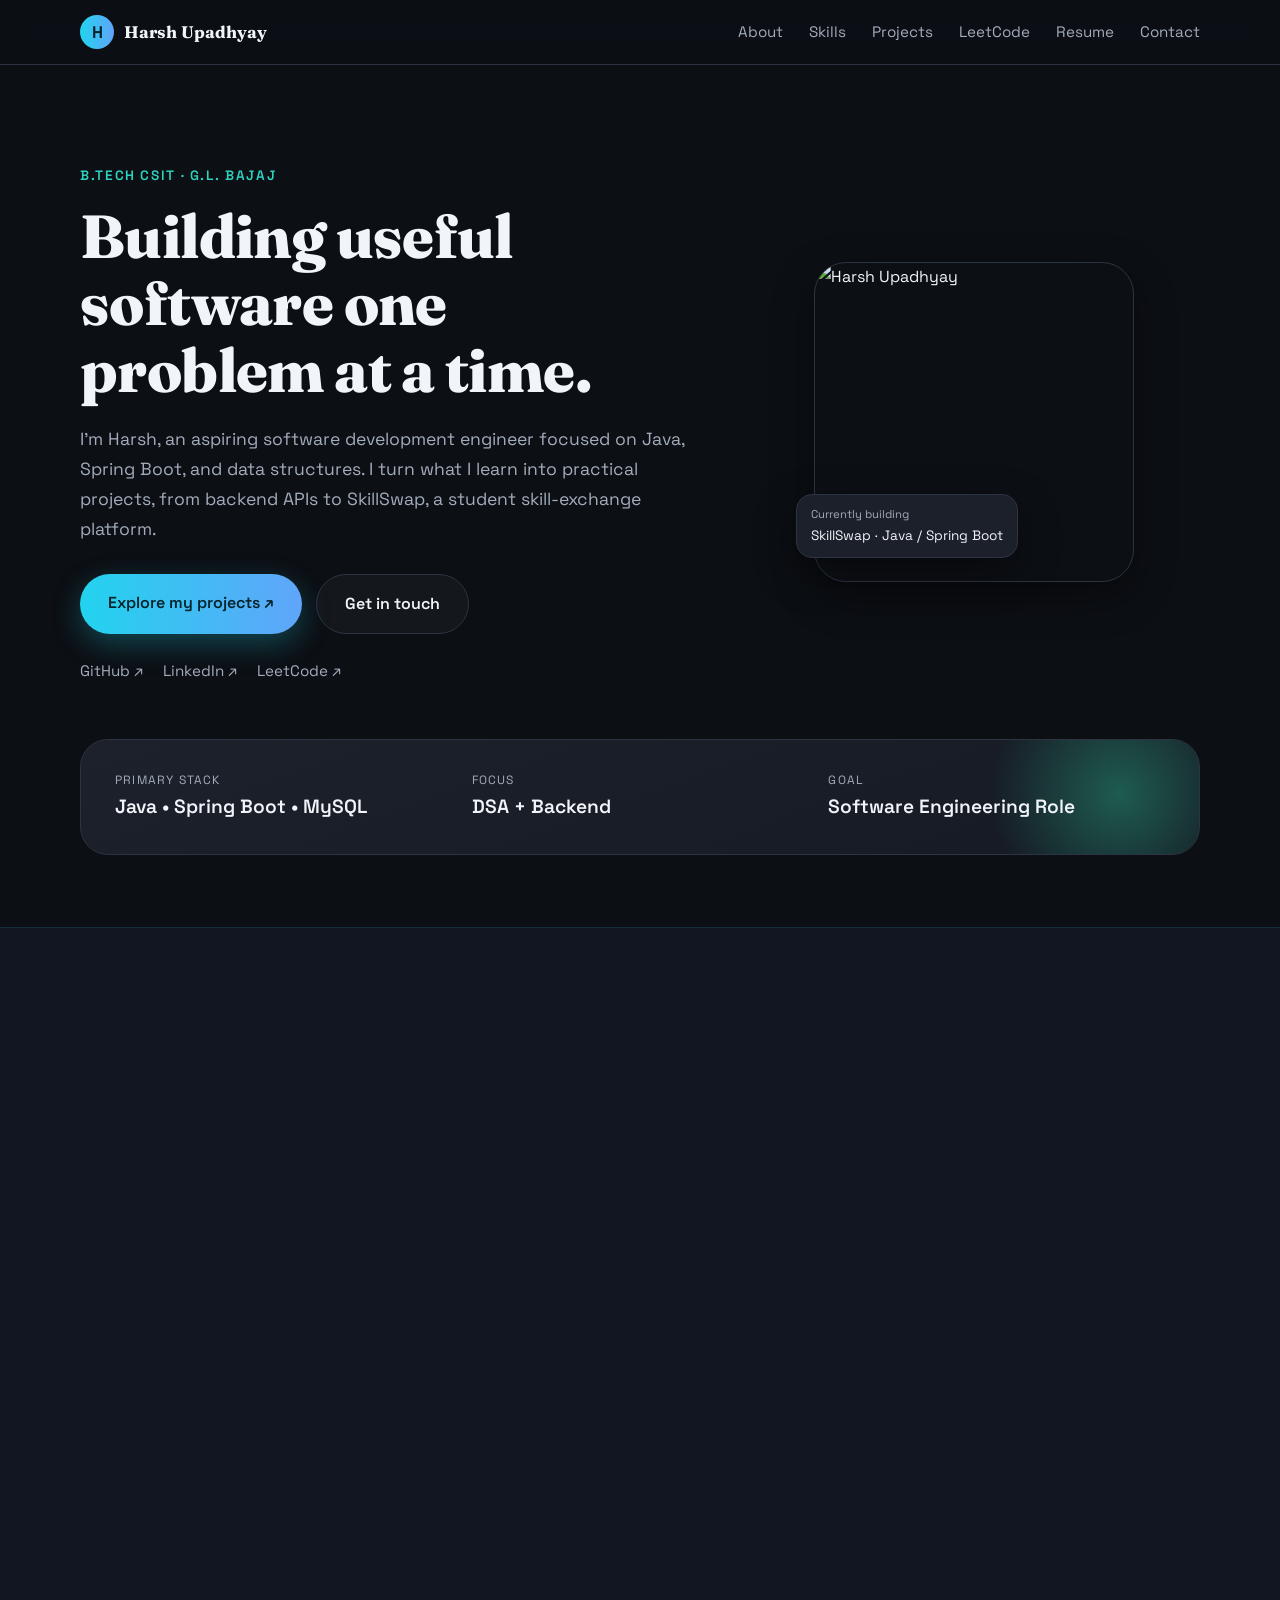
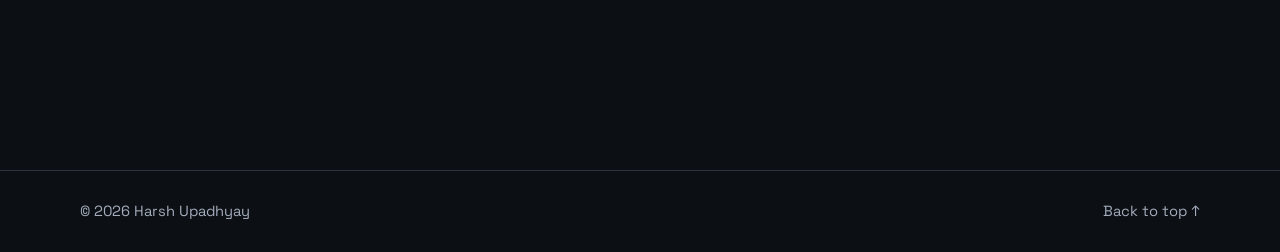
==== commit 2f47449b: "Add files via upload" ====
--- a/index.html
+++ b/index.html
@@ -1,505 +1,234 @@
-<!doctype html>
-<html lang="en">
-  <head>
-    <meta charset="utf-8">
-    <meta name="viewport" content="width=device-width, initial-scale=1">
-    <meta name="theme-color" content="#f8f9fb">
-    <meta name="description" content="Harsh Upadhyay — B.Tech CSIT student and aspiring software development engineer focused on Java, Spring Boot, and data structures.">
-    <title>Harsh Upadhyay | Software Developer</title>
-    <link rel="preconnect" href="https://avatars.githubusercontent.com">
-    <link rel="preconnect" href="https://leetcode-api-faisalshohag.vercel.app">
-    <link rel="stylesheet" href="styles.css">
-  </head>
-  <body>
-    <header class="topbar">
-      <nav class="topbar-inner shell" aria-label="Main navigation">
-        <a class="brand" href="#home" aria-label="Harsh Upadhyay home"><span class="brand-mark" aria-hidden="true">H</span><span>Harsh Upadhyay</span></a>
-        <button class="menu-toggle" type="button" aria-expanded="false" aria-controls="primary-links" aria-label="Open navigation menu">☰</button>
-        <div class="top-links" id="primary-links">
-          <a href="#about">About</a>
-          <a href="#skills">Skills</a>
-          <a href="#projects">Projects</a>
-          <a href="#leetcode">LeetCode</a>
-          <a href="#resume">Resume</a>
-          <a href="#contact">Contact</a>
-        </div>
-      </nav>
-    </header>
-
-    <main class="shell page-main" id="home">
-      <section class="hero" aria-labelledby="hero-title">
-        <div class="hero-copy">
-          <p class="eyebrow">B.Tech CSIT · G.L. Bajaj</p>
-          <h1 class="hero-title" id="hero-title">Building useful software <span>one problem at a time.</span></h1>
-          <p class="hero-intro">I’m Harsh, an aspiring software development engineer focused on Java, Spring Boot, and data structures. I turn what I learn into practical projects, from backend APIs to SkillSwap, a student skill-exchange platform.</p>
-          <div class="hero-actions">
-            <a class="button primary" href="#projects">Explore my projects <span aria-hidden="true">↗</span></a>
-            <a class="button" href="#contact">Get in touch</a>
-          </div>
-          <div class="hero-links" aria-label="Social profiles">
-            <a href="https://github.com/Harshupadhyay2026" target="_blank" rel="noopener">GitHub ↗</a>
-            <a href="https://www.linkedin.com/in/harsh-upadhyay-96b903335/" target="_blank" rel="noopener">LinkedIn ↗</a>
-            <a href="https://leetcode.com/u/harshupadhyay2026/" target="_blank" rel="noopener">LeetCode ↗</a>
-          </div>
-        </div>
-        <div class="hero-visual" aria-label="Harsh Upadhyay">
-          <div class="hero-portrait-frame"><img class="hero-portrait" src="https://avatars.githubusercontent.com/u/287495828?v=4" alt="Harsh Upadhyay"></div>
-          <div class="hero-float"><span>Currently building</span>SkillSwap · Java / Spring Boot</div>
-        </div>
-      </section>
-
-      <div class="main">
-
-        <section class="content-section reveal" id="about">
-          <p class="about-lead"><strong>B.Tech CSIT student at G.L. Bajaj Institute of Technology and Management.</strong> I’m building a strong foundation in software engineering through hands-on projects, consistent problem solving, and curiosity about how reliable applications are made.</p>
-          <h2 class="section-title">Who I am</h2>
-          <p class="body-copy">I’m an aspiring software development engineer with a particular interest in Java backend development. I enjoy taking an idea from the data model and API through to an application people can use, and I’m currently exploring Generative AI alongside my core software engineering skills.</p>
-          <h3 class="subheading">What I value</h3>
-          <p class="body-copy">Steady learning, clear problem solving, and building practical software. My projects help me connect Java, Spring Boot, databases, and frontend fundamentals with real application workflows.</p>
-          <h3 class="subheading">What I’m working toward</h3>
-          <p class="body-copy">Growing into a software development engineer focused on Java and Spring Boot, with strong data structures, algorithms, and full-stack collaboration skills.</p>
-          <div class="value-grid">
-            <div class="value-card"><strong>Build</strong><span>Turn ideas into useful, working applications.</span></div>
-            <div class="value-card"><strong>Practice</strong><span>Improve problem solving with regular DSA work.</span></div>
-            <div class="value-card"><strong>Learn</strong><span>Strengthen backend fundamentals one project at a time.</span></div>
-          </div>
-        </section>
-
-        <section class="content-section reveal" id="skills">
-          <h2 class="section-title">Skills</h2>
-          <p class="section-intro">The tools and foundations I’m using as I grow as a developer.</p>
-          <div class="skill-groups">
-            <div class="skill-group">
-              <span class="skill-group-name">Languages</span>
-              <div class="skill-list">
-                <span class="skill-chip"><img src="https://skillicons.dev/icons?i=java" alt="">Java</span>
-                <span class="skill-chip"><img src="https://skillicons.dev/icons?i=python" alt="">Python</span>
-                <span class="skill-chip"><img src="https://skillicons.dev/icons?i=cpp" alt="">C++</span>
-                <span class="skill-chip"><img src="https://skillicons.dev/icons?i=html" alt="">HTML</span>
-                <span class="skill-chip"><img src="https://skillicons.dev/icons?i=css" alt="">CSS</span>
-              </div>
-            </div>
-            <div class="skill-group">
-              <span class="skill-group-name">Backend &amp; APIs</span>
-              <div class="skill-list">
-                <span class="skill-chip"><img src="https://skillicons.dev/icons?i=spring" alt="">Spring Boot</span>
-                <span class="skill-chip">REST APIs</span>
-                <span class="skill-chip">Spring Data JPA</span>
-                <span class="skill-chip">Maven</span>
-              </div>
-            </div>
-            <div class="skill-group">
-              <span class="skill-group-name">Database &amp; ORM</span>
-              <div class="skill-list">
-                <span class="skill-chip"><img src="https://skillicons.dev/icons?i=mysql" alt="">MySQL</span>
-                <span class="skill-chip">Relational data</span>
-              </div>
-            </div>
-            <div class="skill-group">
-              <span class="skill-group-name">Frontend</span>
-              <div class="skill-list">
-                <span class="skill-chip"><img src="https://skillicons.dev/icons?i=react" alt="">React</span>
-                <span class="skill-chip">Responsive UI</span>
-              </div>
-            </div>
-            <div class="skill-group">
-              <span class="skill-group-name">Tools &amp; foundations</span>
-              <div class="skill-list">
-                <span class="skill-chip"><img src="https://skillicons.dev/icons?i=git" alt="">Git</span>
-                <span class="skill-chip"><img src="https://skillicons.dev/icons?i=github" alt="">GitHub</span>
-                <span class="skill-chip">OOP</span>
-                <span class="skill-chip">Data Structures &amp; Algorithms</span>
-              </div>
-            </div>
-          </div>
-        </section>
-
-        <section class="content-section reveal" id="leetcode">
-          <h2 class="section-title">LeetCode</h2>
-          <p class="section-intro">Live problem-solving stats and recent submissions from my LeetCode profile.</p>
-          <div class="leetcode-panel">
-            <div class="leetcode-top">
-              <div class="leetcode-user">
-                <span class="lc-mark" aria-hidden="true">LC</span>
-                <span><strong>harshupadhyay2026</strong><span>Java · DSA practice</span></span>
-              </div>
-              <span class="live-status" id="lc-status" aria-live="polite"><i class="live-dot loading" id="lc-dot"></i><span id="lc-status-text">Loading live stats…</span></span>
-            </div>
-            <div class="lc-summary" id="lc-summary" aria-live="polite">
-              <div class="lc-total"><strong class="lc-total-value" id="lc-total">—</strong><span class="lc-total-label">Problems solved</span></div>
-              <div class="lc-breakdown">
-                <div class="difficulty-row"><span class="difficulty-name easy">Easy</span><span class="difficulty-track"><i class="difficulty-fill easy" id="lc-easy-bar"></i></span><span class="difficulty-value" id="lc-easy">—</span></div>
-                <div class="difficulty-row"><span class="difficulty-name medium">Medium</span><span class="difficulty-track"><i class="difficulty-fill medium" id="lc-medium-bar"></i></span><span class="difficulty-value" id="lc-medium">—</span></div>
-                <div class="difficulty-row"><span class="difficulty-name hard">Hard</span><span class="difficulty-track"><i class="difficulty-fill hard" id="lc-hard-bar"></i></span><span class="difficulty-value" id="lc-hard">—</span></div>
-                <div class="lc-meta"><span class="lc-pill">Rank <strong id="lc-rank">—</strong></span><span class="lc-pill"><strong id="lc-submissions">—</strong> submissions</span></div>
-              </div>
-            </div>
-            <p class="lc-error" id="lc-error" hidden></p>
-            <div class="lc-heatmap-wrap">
-              <div class="heatmap-heading"><strong>Submission activity</strong><span id="lc-activity-caption">Last 12 months</span></div>
-              <div class="heatmap-scroll"><div class="heatmap-grid" id="lc-heatmap" aria-label="LeetCode submission activity heatmap"></div></div>
-              <div class="heatmap-legend"><span>Less</span><i class="heat-cell"></i><i class="heat-cell" data-level="1"></i><i class="heat-cell" data-level="2"></i><i class="heat-cell" data-level="3"></i><i class="heat-cell" data-level="4"></i><span>More</span></div>
-            </div>
-            <h3 class="recent-title">Latest Attempts</h3>
-            <div class="attempt-list" id="lc-attempts"><p class="attempt-empty">Loading recent LeetCode submissions…</p></div>
-            <a class="lc-link" href="https://leetcode.com/u/harshupadhyay2026/" target="_blank" rel="noopener">Open LeetCode profile ↗</a>
-          </div>
-        </section>
-
-        <section class="content-section reveal" id="activity">
-          <h2 class="section-title">GitHub Contribution</h2>
-          <p class="section-intro">A snapshot of my public GitHub contribution activity.</p>
-          <div class="github-panel">
-            <div class="heatmap-heading"><strong>Contribution activity</strong><span id="github-total">Loading contributions…</span></div>
-            <div class="github-chart-scroll">
-              <div class="github-heatmap" id="github-heatmap" role="img" aria-label="GitHub contribution activity for the last 12 months"></div>
-            </div>
-            <div class="heatmap-legend"><span>Less</span><i class="heat-cell"></i><i class="heat-cell" data-level="1"></i><i class="heat-cell" data-level="2"></i><i class="heat-cell" data-level="3"></i><i class="heat-cell" data-level="4"></i><span>More</span></div>
-            <p class="github-note" id="github-error" hidden></p>
-            <p class="github-note">Public contributions over the last 12 months. <a href="https://github.com/Harshupadhyay2026" target="_blank" rel="noopener">View my GitHub profile ↗</a></p>
-          </div>
-        </section>
-
-        <section class="content-section reveal" id="projects">
-          <h2 class="section-title">Projects</h2>
-          <p class="section-intro">Selected work across full-stack development, backend APIs, Java, Python, C++, and coding practice. Explore each repository for the source.</p>
-          <div class="project-filters" role="group" aria-label="Filter projects">
-            <button class="filter-button" type="button" data-filter="all" aria-pressed="true">All</button>
-            <button class="filter-button" type="button" data-filter="java" aria-pressed="false">Java</button>
-            <button class="filter-button" type="button" data-filter="spring" aria-pressed="false">Spring Boot</button>
-            <button class="filter-button" type="button" data-filter="python" aria-pressed="false">Python</button>
-            <button class="filter-button" type="button" data-filter="cpp" aria-pressed="false">C++</button>
-          </div>
-          <p class="project-count" id="project-count" aria-live="polite"></p>
-          <div class="project-list">
-            <article class="project" data-categories="java spring react">
-              <div class="project-art" aria-hidden="true"><span class="project-symbol">SS</span></div>
-              <div>
-                <div class="project-title-row"><h3 class="project-title"><a href="https://github.com/Harshupadhyay2026/skillswap" target="_blank" rel="noopener">SkillSwap</a></h3><span class="project-type">Full-stack learning platform</span></div>
-                <p class="project-description">Peer-to-peer skill exchange for students, with skill swaps, shared learning sessions, video rooms, messaging, Q&amp;A, reviews, and notifications.</p>
-                <div class="project-bottom"><div class="project-stack"><span>Java 21</span><span>Spring Boot</span><span>React</span><span>MySQL</span></div><a class="repo-link" href="https://github.com/Harshupadhyay2026/skillswap" target="_blank" rel="noopener">Repository ↗</a></div>
-              </div>
-            </article>
-            <article class="project" data-categories="java spring">
-              <div class="project-art" aria-hidden="true"><span class="project-symbol">API</span></div>
-              <div>
-                <div class="project-title-row"><h3 class="project-title"><a href="https://github.com/Harshupadhyay2026/springboot_crud_dev" target="_blank" rel="noopener">Student CRUD Application</a></h3><span class="project-type">REST API</span></div>
-                <p class="project-description">Student record management using REST endpoints and a relational database, structured with controller, service, entity, and repository layers.</p>
-                <div class="project-bottom"><div class="project-stack"><span>Java</span><span>Spring Boot</span><span>Spring Data JPA</span><span>MySQL</span></div><a class="repo-link" href="https://github.com/Harshupadhyay2026/springboot_crud_dev" target="_blank" rel="noopener">Repository ↗</a></div>
-              </div>
-            </article>
-            <article class="project" data-categories="java spring">
-              <div class="project-art" aria-hidden="true"><span class="project-symbol">CRUD</span></div>
-              <div>
-                <div class="project-title-row"><h3 class="project-title"><a href="https://github.com/Harshupadhyay2026/springboot_crud_app" target="_blank" rel="noopener">Spring Boot CRUD App</a></h3><span class="project-type">Java practice project</span></div>
-                <p class="project-description">A separate Spring Boot CRUD application repository documenting continued practice with backend application development.</p>
-                <div class="project-bottom"><div class="project-stack"><span>Java</span><span>Spring Boot</span></div><a class="repo-link" href="https://github.com/Harshupadhyay2026/springboot_crud_app" target="_blank" rel="noopener">Repository ↗</a></div>
-              </div>
-            </article>
-            <article class="project" data-categories="java">
-              <div class="project-art" aria-hidden="true"><span class="project-symbol">BM</span></div>
-              <div>
-                <div class="project-title-row"><h3 class="project-title"><a href="https://github.com/Harshupadhyay2026/JAVA_PROJECTS_BASICS" target="_blank" rel="noopener">Bank Management System</a></h3><span class="project-type">Java · OOP</span></div>
-                <p class="project-description">A Java project practicing core OOP concepts through deposits, debits, transfers, balance checks, and interest calculations.</p>
-                <div class="project-bottom"><div class="project-stack"><span>Java</span><span>OOP</span></div><a class="repo-link" href="https://github.com/Harshupadhyay2026/JAVA_PROJECTS_BASICS" target="_blank" rel="noopener">Repository ↗</a></div>
-              </div>
-            </article>
-            <article class="project" data-categories="python">
-              <div class="project-art" aria-hidden="true"><span class="project-symbol">BAT</span></div>
-              <div>
-                <div class="project-title-row"><h3 class="project-title"><a href="https://github.com/Harshupadhyay2026/Battery_notifications_project" target="_blank" rel="noopener">Battery Notifier</a></h3><span class="project-type">Python · Termux</span></div>
-                <p class="project-description">A battery monitoring utility that sends Termux notifications for low battery and a full charge.</p>
-                <div class="project-bottom"><div class="project-stack"><span>Python</span><span>Termux</span></div><a class="repo-link" href="https://github.com/Harshupadhyay2026/Battery_notifications_project" target="_blank" rel="noopener">Repository ↗</a></div>
-              </div>
-            </article>
-            <article class="project" data-categories="cpp">
-              <div class="project-art" aria-hidden="true"><span class="project-symbol">C++</span></div>
-              <div>
-                <div class="project-title-row"><h3 class="project-title"><a href="https://github.com/Harshupadhyay2026/Internship_portal" target="_blank" rel="noopener">C++ Console Applications</a></h3><span class="project-type">Programming fundamentals</span></div>
-                <p class="project-description">Console exercises including library, bank, and student management programs, plus a Tic-Tac-Toe implementation.</p>
-                <div class="project-bottom"><div class="project-stack"><span>C++</span><span>Console applications</span></div><a class="repo-link" href="https://github.com/Harshupadhyay2026/Internship_portal" target="_blank" rel="noopener">Repository ↗</a></div>
-              </div>
-            </article>
-            <article class="project" data-categories="java">
-              <div class="project-art" aria-hidden="true"><span class="project-symbol">DSA</span></div>
-              <div>
-                <div class="project-title-row"><h3 class="project-title"><a href="https://github.com/Harshupadhyay2026/HEY-leet" target="_blank" rel="noopener">LeetCode Solutions</a></h3><span class="project-type">Java · DSA</span></div>
-                <p class="project-description">A growing collection of coding challenge solutions organized by LeetCode topic.</p>
-                <div class="project-bottom"><div class="project-stack"><span>Java</span><span>Algorithms</span><span>Data structures</span></div><a class="repo-link" href="https://github.com/Harshupadhyay2026/HEY-leet" target="_blank" rel="noopener">Repository ↗</a></div>
-              </div>
-            </article>
-            <article class="project" data-categories="java spring">
-              <div class="project-art" aria-hidden="true"><span class="project-symbol">CORE</span></div>
-              <div>
-                <div class="project-title-row"><h3 class="project-title"><a href="https://github.com/Harshupadhyay2026/SPRINGBOOT-CORE" target="_blank" rel="noopener">Spring Boot Fundamentals</a></h3><span class="project-type">Learning repository</span></div>
-                <p class="project-description">Notes and examples from studying Spring Boot fundamentals.</p>
-                <div class="project-bottom"><div class="project-stack"><span>Java</span><span>Spring Boot</span></div><a class="repo-link" href="https://github.com/Harshupadhyay2026/SPRINGBOOT-CORE" target="_blank" rel="noopener">Repository ↗</a></div>
-              </div>
-            </article>
-            <article class="project" data-categories="cpp">
-              <div class="project-art" aria-hidden="true"><span class="project-symbol">C++</span></div>
-              <div>
-                <div class="project-title-row"><h3 class="project-title"><a href="https://github.com/Harshupadhyay2026/Summer_Assignment_25116CN340" target="_blank" rel="noopener">C++ Summer Assignment</a></h3><span class="project-type">Coursework</span></div>
-                <p class="project-description">A collection of C++ coursework organized by assignment day.</p>
-                <div class="project-bottom"><div class="project-stack"><span>C++</span><span>Coursework</span></div><a class="repo-link" href="https://github.com/Harshupadhyay2026/Summer_Assignment_25116CN340" target="_blank" rel="noopener">Repository ↗</a></div>
-              </div>
-            </article>
-          </div>
-        </section>
-
-        <section class="content-section reveal" id="resume">
-          <h2 class="section-title">Resume</h2>
-          <p class="section-intro">A concise snapshot of my education, skills, projects, and problem-solving practice.</p>
-          <div class="resume-card">
-            <div><h3>Harsh Upadhyay — Resume</h3><p>Education · Java backend skills · Selected projects</p></div>
-            <div class="resume-actions"><a class="button primary" href="resume.pdf" target="_blank" rel="noopener">View PDF ↗</a><a class="button" href="resume.html">Print / Save</a></div>
-          </div>
-        </section>
-
-        <section class="content-section reveal" id="contact">
-          <h2 class="section-title">Contact</h2>
-          <p class="section-intro">Open to connecting about software engineering, Java backend development, and collaborative projects.</p>
-          <div class="contact-grid">
-            <a class="contact-link" href="mailto:upadhyayharsh569@gmail.com"><span class="contact-icon" aria-hidden="true">@</span><span class="contact-copy"><strong>Email</strong><span>upadhyayharsh569@gmail.com</span></span></a>
-            <a class="contact-link" href="https://www.linkedin.com/in/harsh-upadhyay-96b903335/" target="_blank" rel="noopener"><span class="contact-icon" aria-hidden="true">in</span><span class="contact-copy"><strong>LinkedIn</strong><span>Connect with me</span></span></a>
-            <a class="contact-link" href="https://leetcode.com/u/harshupadhyay2026/" target="_blank" rel="noopener"><span class="contact-icon" aria-hidden="true">LC</span><span class="contact-copy"><strong>LeetCode</strong><span>harshupadhyay2026</span></span></a>
-            <a class="contact-link" href="https://github.com/Harshupadhyay2026" target="_blank" rel="noopener"><span class="contact-icon" aria-hidden="true">GH</span><span class="contact-copy"><strong>GitHub</strong><span>Explore my repositories</span></span></a>
-          </div>
-        </section>
-
-        <footer><div class="footer-row"><span>© Harsh Upadhyay</span><a href="#home">Back to top ↑</a></div></footer>
-      </div>
-    </main>
-
-    <script>
-      (function () {
-        const username = "harshupadhyay2026";
-        const apiUrl = "https://leetcode-api-faisalshohag.vercel.app/" + username;
-        const githubApiUrl = "https://github-contributions-api.jogruber.de/v4/Harshupadhyay2026?y=last";
-        const maxProblems = { easy: 974, medium: 2136, hard: 986 };
-        const statusText = document.getElementById("lc-status-text");
-        const statusDot = document.getElementById("lc-dot");
-        const errorBox = document.getElementById("lc-error");
-
-        function escapeHtml(value) {
-          return String(value).replace(/[&<>"']/g, function (char) {
-            return { "&": "&amp;", "<": "&lt;", ">": "&gt;", '"': "&quot;", "'": "&#39;" }[char];
-          });
-        }
-
-        function formatNumber(value) {
-          return Number(value).toLocaleString();
-        }
-
-        function setLoading(message, state) {
-          statusText.textContent = message;
-          statusDot.className = "live-dot" + (state ? " " + state : "");
-        }
-
-        function renderHeatmap(calendar) {
-          const heatmap = document.getElementById("lc-heatmap");
-          const counts = calendar || {};
-          const today = new Date();
-          const end = new Date(Date.UTC(today.getUTCFullYear(), today.getUTCMonth(), today.getUTCDate()));
-          const start = new Date(end);
-          start.setUTCDate(start.getUTCDate() - 363);
-          start.setUTCDate(start.getUTCDate() - ((start.getUTCDay() + 6) % 7));
-          const values = Object.values(counts).map(Number);
-          const peak = Math.max(1, ...values);
-          const cells = [];
-
-          for (let date = new Date(start); date <= end; date.setUTCDate(date.getUTCDate() + 1)) {
-            const timestamp = Math.floor(date.getTime() / 1000);
-            const count = Number(counts[timestamp] || 0);
-            const level = count === 0 ? 0 : count >= peak * 0.75 ? 4 : count >= peak * 0.5 ? 3 : count >= peak * 0.25 ? 2 : 1;
-            const label = date.toLocaleDateString(undefined, { year: "numeric", month: "short", day: "numeric", timeZone: "UTC" });
-            cells.push('<span class="heat-cell" data-level="' + level + '" title="' + escapeHtml(label + ": " + count + " submissions") + '"></span>');
-          }
-
-          heatmap.innerHTML = cells.join("");
-          const activityDays = Object.values(counts).filter(function (count) { return Number(count) > 0; }).length;
-          document.getElementById("lc-activity-caption").textContent = activityDays + " active days · last 12 months";
-        }
-
-        function renderAttempts(attempts) {
-          const container = document.getElementById("lc-attempts");
-          const recent = Array.isArray(attempts) ? attempts.slice(0, 5) : [];
-          if (recent.length === 0) {
-            container.innerHTML = '<p class="attempt-empty">No recent submissions were returned. Visit the LeetCode profile for the latest activity.</p>';
-            return;
-          }
-
-          container.innerHTML = recent.map(function (attempt) {
-            const title = String(attempt.title || "Coding challenge");
-            const slug = String(attempt.titleSlug || "");
-            const url = slug ? "https://leetcode.com/problems/" + encodeURIComponent(slug) + "/" : "https://leetcode.com/u/" + username + "/";
-            const status = String(attempt.statusDisplay || "Submitted");
-            const accepted = status.toLowerCase() === "accepted";
-            const language = String(attempt.lang || "").toUpperCase();
-            const date = new Date(Number(attempt.timestamp) * 1000);
-            const dateText = Number.isNaN(date.getTime()) ? "" : date.toLocaleDateString(undefined, { month: "short", day: "numeric" });
-            return '<div class="attempt"><a class="attempt-name" href="' + escapeHtml(url) + '" target="_blank" rel="noopener">' + escapeHtml(title) + '</a><div class="attempt-meta"><span class="attempt-status' + (accepted ? "" : " failed") + '">' + escapeHtml(status) + '</span><span>' + escapeHtml(language) + '</span><span>' + escapeHtml(dateText) + '</span></div></div>';
-          }).join("");
-        }
-
-        function renderStats(data) {
-          const total = Number(data.totalSolved || 0);
-          const easy = Number(data.easySolved || 0);
-          const medium = Number(data.mediumSolved || 0);
-          const hard = Number(data.hardSolved || 0);
-          document.getElementById("lc-total").textContent = formatNumber(total);
-          document.getElementById("lc-easy").textContent = easy + " / " + formatNumber(data.totalEasy || maxProblems.easy);
-          document.getElementById("lc-medium").textContent = medium + " / " + formatNumber(data.totalMedium || maxProblems.medium);
-          document.getElementById("lc-hard").textContent = hard + " / " + formatNumber(data.totalHard || maxProblems.hard);
-          document.getElementById("lc-easy-bar").style.width = Math.min(100, easy / (data.totalEasy || maxProblems.easy) * 100) + "%";
-          document.getElementById("lc-medium-bar").style.width = Math.min(100, medium / (data.totalMedium || maxProblems.medium) * 100) + "%";
-          document.getElementById("lc-hard-bar").style.width = Math.min(100, hard / (data.totalHard || maxProblems.hard) * 100) + "%";
-          document.getElementById("lc-rank").textContent = data.ranking ? "#" + formatNumber(data.ranking) : "—";
-          const submissions = Array.isArray(data.totalSubmissions) ? data.totalSubmissions.find(function (item) { return item.difficulty === "All"; }) : null;
-          document.getElementById("lc-submissions").textContent = submissions ? formatNumber(submissions.submissions) : "—";
-          renderHeatmap(data.submissionCalendar);
-          renderAttempts(data.recentSubmissions);
-        }
-
-        function renderGithubContributions(data) {
-          if (!Array.isArray(data.contributions)) throw new Error("The response did not contain GitHub contribution data.");
-          const contributions = new Map(data.contributions.map(function (item) { return [item.date, item]; }));
-          const first = new Date(data.contributions[0].date + "T00:00:00Z");
-          const last = new Date(data.contributions[data.contributions.length - 1].date + "T00:00:00Z");
-          if (Number.isNaN(first.getTime()) || Number.isNaN(last.getTime())) throw new Error("The GitHub contribution dates were invalid.");
-          first.setUTCDate(first.getUTCDate() - first.getUTCDay());
-          const cells = [];
-
-          for (let date = new Date(first); date <= last; date.setUTCDate(date.getUTCDate() + 1)) {
-            const dateText = date.toISOString().slice(0, 10);
-            const contribution = contributions.get(dateText);
-            const count = contribution ? Number(contribution.count) : 0;
-            const level = contribution ? Number(contribution.level) : 0;
-            cells.push('<span class="github-cell" data-level="' + Math.max(0, Math.min(4, level)) + '" title="' + escapeHtml(dateText + ": " + count + " contributions") + '"></span>');
-          }
-
-          document.getElementById("github-heatmap").innerHTML = cells.join("");
-          document.getElementById("github-total").textContent = formatNumber(data.total.lastYear) + " contributions · last 12 months";
-        }
-
-        fetch(apiUrl, { headers: { Accept: "application/json" } })
-          .then(function (response) {
-            if (!response.ok) throw new Error("Stats service returned HTTP " + response.status + ".");
-            return response.json();
-          })
-          .then(function (data) {
-            if (!data || !Number.isFinite(Number(data.totalSolved))) throw new Error("The response did not contain valid LeetCode stats.");
-            renderStats(data);
-            setLoading("Live stats", "");
-          })
-          .catch(function (error) {
-            setLoading("Stats unavailable", "error");
-            errorBox.hidden = false;
-            errorBox.textContent = "LeetCode stats could not be loaded right now. The profile link is still available below. " + error.message;
-            document.getElementById("lc-attempts").innerHTML = '<p class="attempt-empty">Recent submissions are temporarily unavailable. View the LeetCode profile for current activity.</p>';
-          });
-
-        fetch(githubApiUrl, { headers: { Accept: "application/json" } })
-          .then(function (response) {
-            if (!response.ok) throw new Error("GitHub contribution service returned HTTP " + response.status + ".");
-            return response.json();
-          })
-          .then(renderGithubContributions)
-          .catch(function (error) {
-            const errorBox = document.getElementById("github-error");
-            errorBox.hidden = false;
-            errorBox.textContent = "GitHub contribution activity could not be loaded right now. " + error.message;
-            document.getElementById("github-total").textContent = "Contributions unavailable";
-          });
-      }());
-    </script>
-    <script>
-      (function () {
-        const menuButton = document.querySelector(".menu-toggle");
-        const menu = document.getElementById("primary-links");
-        const navLinks = Array.from(menu.querySelectorAll('a[href^="#"]'));
-        const sections = navLinks
-          .map(function (link) { return document.querySelector(link.getAttribute("href")); })
-          .filter(Boolean);
-
-        function closeMenu() {
-          menu.classList.remove("is-open");
-          menuButton.setAttribute("aria-expanded", "false");
-          menuButton.setAttribute("aria-label", "Open navigation menu");
-          menuButton.textContent = "☰";
-        }
-
-        menuButton.addEventListener("click", function () {
-          const isOpen = menuButton.getAttribute("aria-expanded") !== "true";
-          menu.classList.toggle("is-open", isOpen);
-          menuButton.setAttribute("aria-expanded", String(isOpen));
-          menuButton.setAttribute("aria-label", isOpen ? "Close navigation menu" : "Open navigation menu");
-          menuButton.textContent = isOpen ? "×" : "☰";
-        });
-
-        menu.addEventListener("click", function (event) {
-          if (event.target.closest("a")) closeMenu();
-        });
-
-        document.addEventListener("keydown", function (event) {
-          if (event.key === "Escape") closeMenu();
-        });
-
-        const filterButtons = Array.from(document.querySelectorAll(".filter-button"));
-        const projects = Array.from(document.querySelectorAll(".project"));
-        const projectCount = document.getElementById("project-count");
-
-        function filterProjects(filter) {
-          let visibleCount = 0;
-          projects.forEach(function (project) {
-            const categories = project.dataset.categories.split(" ");
-            const visible = filter === "all" || categories.includes(filter);
-            project.hidden = !visible;
-            if (visible) visibleCount += 1;
-          });
-          projectCount.textContent = "Showing " + visibleCount + " project" + (visibleCount === 1 ? "" : "s");
-          filterButtons.forEach(function (button) {
-            button.setAttribute("aria-pressed", String(button.dataset.filter === filter));
-          });
-        }
-
-        filterButtons.forEach(function (button) {
-          button.addEventListener("click", function () {
-            filterProjects(button.dataset.filter);
-          });
-        });
-        filterProjects("all");
-
-        function updateActiveLink() {
-          let activeSection = null;
-          sections.forEach(function (section) {
-            if (section.getBoundingClientRect().top <= 130) activeSection = section;
-          });
-          navLinks.forEach(function (link) {
-            if (activeSection && link.getAttribute("href") === "#" + activeSection.id) {
-              link.setAttribute("aria-current", "location");
-            } else {
-              link.removeAttribute("aria-current");
-            }
-          });
-        }
-
-        window.addEventListener("scroll", updateActiveLink, { passive: true });
-        window.addEventListener("resize", updateActiveLink);
-        updateActiveLink();
-
-        if ("IntersectionObserver" in window && !window.matchMedia("(prefers-reduced-motion: reduce)").matches) {
-          document.body.classList.add("motion-ready");
-          const observer = new IntersectionObserver(function (entries, currentObserver) {
-            entries.forEach(function (entry) {
-              if (!entry.isIntersecting) return;
-              entry.target.classList.add("is-visible");
-              currentObserver.unobserve(entry.target);
-            });
-          }, { threshold: 0.12 });
-          document.querySelectorAll(".reveal").forEach(function (section) { observer.observe(section); });
-        }
-      }());
-    </script>
-  </body>
-</html>
+<!doctype html>
+<html lang="en">
+<head>
+<meta charset="utf-8">
+<meta name="viewport" content="width=device-width, initial-scale=1">
+<title>Harsh Upadhyay | Software Developer</title>
+<meta name="description" content="Harsh Upadhyay — B.Tech CSIT student and aspiring software development engineer focused on Java, Spring Boot, and data structures.">
+<meta name="theme-color" content="#0c0f14">
+<link rel="preconnect" href="https://fonts.googleapis.com">
+<link href="https://fonts.googleapis.com/css2?family=Space+Grotesk:wght@400;500;600;700&family=Fraunces:opsz,wght@9..144,700;9..144,800&display=swap" rel="stylesheet">
+<link rel="stylesheet" href="styles.css">
+</head>
+<body id="home">
+
+<header>
+  <div class="container nav">
+    <a class="brand" href="#home"><span class="logo">H</span> Harsh Upadhyay</a>
+    <nav>
+      <ul>
+        <li><a href="#about">About</a></li>
+        <li><a href="#skills">Skills</a></li>
+        <li><a href="#projects">Projects</a></li>
+        <li><a href="#leetcode">LeetCode</a></li>
+        <li><a href="#resume">Resume</a></li>
+        <li><a href="#contact">Contact</a></li>
+      </ul>
+    </nav>
+    <button class="menu-btn" aria-label="Menu">☰</button>
+  </div>
+</header>
+
+<main>
+<section class="hero">
+  <div class="container">
+    <div class="hero-grid">
+      <div>
+        <span class="eyebrow">B.Tech CSIT · G.L. Bajaj</span>
+        <h1>Building useful software one problem at a time.</h1>
+        <p class="lead">I’m Harsh, an aspiring software development engineer focused on Java, Spring Boot, and data structures. I turn what I learn into practical projects, from backend APIs to SkillSwap, a student skill-exchange platform.</p>
+        <div class="btns">
+          <a class="btn primary" href="#projects">Explore my projects ↗</a>
+          <a class="btn" href="#contact">Get in touch</a>
+        </div>
+        <div class="socials">
+          <a href="https://github.com/Harshupadhyay2026" target="_blank" rel="noopener">GitHub ↗</a>
+          <a href="https://www.linkedin.com/in/harsh-upadhyay-96b903335/" target="_blank" rel="noopener">LinkedIn ↗</a>
+          <a href="https://leetcode.com/u/harshupadhyay2026/" target="_blank" rel="noopener">LeetCode ↗</a>
+        </div>
+      </div>
+      <div class="avatar-wrap">
+        <img src="https://avatars.githubusercontent.com/u/287495828?v=4" alt="Harsh Upadhyay">
+        <div class="badge"><small>Currently building</small>SkillSwap · Java / Spring Boot</div>
+      </div>
+    </div>
+    <div class="info-card">
+      <div><small>Primary stack</small><b>Java • Spring Boot • MySQL</b></div>
+      <div><small>Focus</small><b>DSA + Backend</b></div>
+      <div><small>Goal</small><b>Software Engineering Role</b></div>
+    </div>
+  </div>
+</section>
+
+<section id="about" class="alt">
+  <div class="container reveal">
+    <h2 class="sec-title">About</h2>
+    <p class="sec-sub"><b>B.Tech CSIT student at G.L. Bajaj Institute of Technology and Management.</b> Building a strong foundation through hands-on projects, consistent problem solving, and curiosity about how reliable applications are made.</p>
+    <div class="about-grid">
+      <div class="card"><h3>Who I am</h3><p>I’m an aspiring software development engineer with a particular interest in Java backend development. I enjoy taking an idea from the data model and API through to an application people can use, and I’m currently exploring Generative AI alongside my core software engineering skills.</p></div>
+      <div class="card"><h3>What I value</h3><p>Steady learning, clear problem solving, and building practical software. My projects help me connect Java, Spring Boot, databases, and frontend fundamentals with real application workflows.</p></div>
+    </div>
+    <div class="card" style="margin-top:20px"><h3>What I’m working toward</h3><p>Growing into a software development engineer focused on Java and Spring Boot, with strong data structures, algorithms, and full-stack collaboration skills.</p></div>
+    <div class="three">
+      <div class="card"><h4>Build</h4><p>Turn ideas into useful, working applications.</p></div>
+      <div class="card"><h4>Practice</h4><p>Improve problem solving with regular DSA work.</p></div>
+      <div class="card"><h4>Learn</h4><p>Strengthen backend fundamentals one project at a time.</p></div>
+    </div>
+  </div>
+</section>
+
+<section id="skills">
+  <div class="container reveal">
+    <h2 class="sec-title">Skills</h2>
+    <p class="sec-sub">The tools and foundations I’m using as I grow as a developer.</p>
+    <div class="skill-grid">
+      <div class="card"><h3>Languages</h3><p class="skill-list">Java, Python, C++, HTML, CSS</p>
+        <div class="icons"><span><img src="https://skillicons.dev/icons?i=java" alt="Java"></span><span><img src="https://skillicons.dev/icons?i=python" alt="Python"></span><span><img src="https://skillicons.dev/icons?i=cpp" alt="C++"></span><span><img src="https://skillicons.dev/icons?i=html" alt="HTML"></span><span><img src="https://skillicons.dev/icons?i=css" alt="CSS"></span></div>
+        <div class="bar"><i style="width:92%"></i></div></div>
+      <div class="card"><h3>Backend &amp; APIs</h3><p class="skill-list">Spring Boot, REST APIs, Spring Data JPA, Maven</p>
+        <div class="icons"><span><img src="https://skillicons.dev/icons?i=spring" alt="Spring"></span></div>
+        <div class="bar"><i style="width:88%"></i></div></div>
+      <div class="card"><h3>Database &amp; ORM</h3><p class="skill-list">MySQL, Relational data</p>
+        <div class="icons"><span><img src="https://skillicons.dev/icons?i=mysql" alt="MySQL"></span></div>
+        <div class="bar"><i style="width:82%"></i></div></div>
+      <div class="card"><h3>Frontend</h3><p class="skill-list">React, Responsive UI</p>
+        <div class="icons"><span><img src="https://skillicons.dev/icons?i=react" alt="React"></span></div>
+        <div class="bar"><i style="width:75%"></i></div></div>
+      <div class="card"><h3>Tools &amp; foundations</h3><p class="skill-list">Git, GitHub, OOP, Data Structures &amp; Algorithms</p>
+        <div class="icons"><span><img src="https://skillicons.dev/icons?i=git" alt="Git"></span><span><img src="https://skillicons.dev/icons?i=github" alt="GitHub"></span></div>
+        <div class="bar"><i style="width:90%"></i></div></div>
+    </div>
+  </div>
+</section>
+
+<section id="leetcode" class="alt">
+  <div class="container reveal">
+    <h2 class="sec-title">LeetCode</h2>
+    <p class="sec-sub">Live stats with solved counts and activity heatmap.</p>
+    <div class="leet-card"><img src="https://leetcard.jacoblin.cool/harshupadhyay2026?theme=dark&ext=heatmap" alt="LeetCode stats and heatmap for harshupadhyay2026"></div>
+
+    <h2 class="sec-title" style="margin-top:64px">LeetCode Stats</h2>
+    <p class="sec-sub" id="lc-note">Loading live stats…</p>
+    <div class="stat-grid">
+      <div class="stat"><small>Total Solved</small><b id="lc-total">—</b></div>
+      <div class="stat"><small>Easy</small><b class="e" id="lc-easy">—</b></div>
+      <div class="stat"><small>Medium</small><b class="m" id="lc-medium">—</b></div>
+      <div class="stat"><small>Hard</small><b class="h" id="lc-hard">—</b></div>
+    </div>
+    <p style="margin-top:20px"><a class="link" href="https://leetcode.com/u/harshupadhyay2026/" target="_blank" rel="noopener">Open LeetCode profile ↗</a></p>
+
+    <h2 class="sec-title" style="margin-top:56px">GitHub Contribution</h2>
+    <p class="sec-sub">A snapshot of my public GitHub contribution activity.</p>
+    <div class="card heatmap"><img src="https://ghchart.rshah.org/5eead4/Harshupadhyay2026" alt="GitHub contribution chart"></div>
+    <p style="margin-top:16px;color:var(--muted)">Public contributions over the last 12 months. <a class="link" href="https://github.com/Harshupadhyay2026" target="_blank" rel="noopener">View my GitHub profile ↗</a></p>
+  </div>
+</section>
+
+<section id="projects">
+  <div class="container reveal">
+    <h2 class="sec-title">Projects</h2>
+    <p class="sec-sub">Selected work across full-stack development, backend APIs, Java, Python, C++, and coding practice. Explore each repository for the source.</p>
+    <div class="filters">
+      <button class="filter active" data-filter="all">All</button>
+      <button class="filter" data-filter="java">Java</button>
+      <button class="filter" data-filter="spring">Spring Boot</button>
+      <button class="filter" data-filter="python">Python</button>
+      <button class="filter" data-filter="cpp">C++</button>
+    </div>
+    <div class="proj-grid">
+      <article class="card project" data-tags="java spring">
+        <div class="tag">SS</div><h3>SkillSwap</h3><div class="kind">Full-stack learning platform</div>
+        <p>Peer-to-peer skill exchange for students, with skill swaps, shared learning sessions, video rooms, messaging, Q&amp;A, reviews, and notifications.</p>
+        <div class="tech"><span>Java 21</span><span>Spring Boot</span><span>React</span><span>MySQL</span></div>
+        <a class="link" href="https://github.com/Harshupadhyay2026/skillswap" target="_blank" rel="noopener">Repository ↗</a>
+      </article>
+      <article class="card project" data-tags="java spring">
+        <div class="tag">API</div><h3>Student CRUD Application</h3><div class="kind">REST API</div>
+        <p>Student record management using REST endpoints and a relational database, structured with controller, service, entity, and repository layers.</p>
+        <div class="tech"><span>Java</span><span>Spring Boot</span><span>Spring Data JPA</span><span>MySQL</span></div>
+        <a class="link" href="https://github.com/Harshupadhyay2026/springboot_crud_dev" target="_blank" rel="noopener">Repository ↗</a>
+      </article>
+      <article class="card project" data-tags="java spring">
+        <div class="tag">CRUD</div><h3>Spring Boot CRUD App</h3><div class="kind">Java practice project</div>
+        <p>A separate Spring Boot CRUD application repository documenting continued practice with backend application development.</p>
+        <div class="tech"><span>Java</span><span>Spring Boot</span></div>
+        <a class="link" href="https://github.com/Harshupadhyay2026/springboot_crud_app" target="_blank" rel="noopener">Repository ↗</a>
+      </article>
+      <article class="card project" data-tags="java">
+        <div class="tag">BM</div><h3>Bank Management System</h3><div class="kind">Java · OOP</div>
+        <p>A Java project practicing core OOP concepts through deposits, debits, transfers, balance checks, and interest calculations.</p>
+        <div class="tech"><span>Java</span><span>OOP</span></div>
+        <a class="link" href="https://github.com/Harshupadhyay2026/JAVA_PROJECTS_BASICS" target="_blank" rel="noopener">Repository ↗</a>
+      </article>
+      <article class="card project" data-tags="python">
+        <div class="tag">BAT</div><h3>Battery Notifier</h3><div class="kind">Python · Termux</div>
+        <p>A battery monitoring utility that sends Termux notifications for low battery and a full charge.</p>
+        <div class="tech"><span>Python</span><span>Termux</span></div>
+        <a class="link" href="https://github.com/Harshupadhyay2026/Battery_notifications_project" target="_blank" rel="noopener">Repository ↗</a>
+      </article>
+      <article class="card project" data-tags="cpp">
+        <div class="tag">C++</div><h3>C++ Console Applications</h3><div class="kind">Programming fundamentals</div>
+        <p>Console exercises including library, bank, and student management programs, plus a Tic-Tac-Toe implementation.</p>
+        <div class="tech"><span>C++</span><span>Console applications</span></div>
+        <a class="link" href="https://github.com/Harshupadhyay2026/Internship_portal" target="_blank" rel="noopener">Repository ↗</a>
+      </article>
+      <article class="card project" data-tags="java">
+        <div class="tag">DSA</div><h3>LeetCode Solutions</h3><div class="kind">Java · DSA</div>
+        <p>A growing collection of coding challenge solutions organized by LeetCode topic.</p>
+        <div class="tech"><span>Java</span><span>Algorithms</span><span>Data structures</span></div>
+        <a class="link" href="https://github.com/Harshupadhyay2026/HEY-leet" target="_blank" rel="noopener">Repository ↗</a>
+      </article>
+      <article class="card project" data-tags="java spring">
+        <div class="tag">CORE</div><h3>Spring Boot Fundamentals</h3><div class="kind">Learning repository</div>
+        <p>Notes and examples from studying Spring Boot fundamentals.</p>
+        <div class="tech"><span>Java</span><span>Spring Boot</span></div>
+        <a class="link" href="https://github.com/Harshupadhyay2026/SPRINGBOOT-CORE" target="_blank" rel="noopener">Repository ↗</a>
+      </article>
+      <article class="card project" data-tags="cpp">
+        <div class="tag">C++</div><h3>C++ Summer Assignment</h3><div class="kind">Coursework</div>
+        <p>A collection of C++ coursework organized by assignment day.</p>
+        <div class="tech"><span>C++</span><span>Coursework</span></div>
+        <a class="link" href="https://github.com/Harshupadhyay2026/Summer_Assignment_25116CN340" target="_blank" rel="noopener">Repository ↗</a>
+      </article>
+    </div>
+  </div>
+</section>
+
+<section id="resume" class="alt">
+  <div class="container reveal">
+    <h2 class="sec-title">Resume</h2>
+    <p class="sec-sub">A concise snapshot of my education, skills, projects, and problem-solving practice.</p>
+    <div class="card resume-card">
+      <div><h3>Harsh Upadhyay — Resume</h3><p>Education · Java backend skills · Selected projects</p></div>
+      <div class="btns" style="margin:0">
+        <a class="btn primary" href="resume.pdf" target="_blank" rel="noopener">View PDF ↗</a>
+        <a class="btn" href="resume.html" target="_blank" rel="noopener">Print / Save</a>
+      </div>
+    </div>
+  </div>
+</section>
+
+<section id="contact">
+  <div class="container reveal">
+    <h2 class="sec-title">Contact</h2>
+    <p class="sec-sub">Open to connecting about software engineering, Java backend development, and collaborative projects.</p>
+    <div class="contact-grid">
+      <a class="card contact-item" href="mailto:upadhyayharsh569@gmail.com"><span class="ico">@</span><div><b>Email</b><small>upadhyayharsh569@gmail.com</small></div></a>
+      <a class="card contact-item" href="https://www.linkedin.com/in/harsh-upadhyay-96b903335/" target="_blank" rel="noopener"><span class="ico">in</span><div><b>LinkedIn</b><small>Connect with me</small></div></a>
+      <a class="card contact-item" href="https://leetcode.com/u/harshupadhyay2026/" target="_blank" rel="noopener"><span class="ico">LC</span><div><b>LeetCode</b><small>harshupadhyay2026</small></div></a>
+      <a class="card contact-item" href="https://github.com/Harshupadhyay2026" target="_blank" rel="noopener"><span class="ico">GH</span><div><b>GitHub</b><small>Explore my repositories</small></div></a>
+    </div>
+  </div>
+</section>
+</main>
+
+<footer>
+  <div class="container">
+    <span>© 2026 Harsh Upadhyay</span>
+    <a href="#home">Back to top ↑</a>
+  </div>
+</footer>
+
+<script src="script.js"></script>
+</body>
+</html>
--- a/styles.css
+++ b/styles.css
@@ -1,407 +1,191 @@
-:root {
-        color-scheme: light;
-        --ink: #20232a;
-        --muted: #656b76;
-        --soft: #858b96;
-        --paper: #fff;
-        --canvas: #f8f9fb;
-        --line: #e6e8ec;
-        --blue: #5368e8;
-        --blue-dark: #3e50c8;
-        --green: #238a57;
-        --green-soft: #e9f7ef;
-        --red: #bd4d4d;
-        --shadow: 0 10px 32px rgba(27, 38, 67, 0.055);
-      }
-
-      * { box-sizing: border-box; }
-      html { scroll-behavior: smooth; }
-      body {
-        margin: 0;
-        color: var(--ink);
-        background: var(--canvas);
-        font-family: Inter, ui-sans-serif, system-ui, -apple-system, BlinkMacSystemFont, "Segoe UI", sans-serif;
-        font-size: 15px;
-        line-height: 1.65;
-        -webkit-font-smoothing: antialiased;
-      }
-      a { color: var(--blue-dark); text-decoration: none; }
-      a:hover { text-decoration: underline; text-underline-offset: 3px; }
-      a:focus-visible, button:focus-visible { outline: 3px solid #aeb8ff; outline-offset: 3px; }
-      img { max-width: 100%; }
-      .shell { width: min(1200px, calc(100% - 48px)); margin-inline: auto; }
-
-      .topbar {
-        position: sticky;
-        top: 0;
-        z-index: 5;
-        border-bottom: 1px solid var(--line);
-        background: rgba(255, 255, 255, 0.94);
-        backdrop-filter: blur(14px);
-      }
-      .topbar-inner { min-height: 66px; display: flex; align-items: center; justify-content: space-between; gap: 20px; }
-      .brand { display: inline-flex; align-items: center; gap: 10px; color: var(--ink); font-weight: 720; letter-spacing: -0.02em; }
-      .brand:hover { text-decoration: none; }
-      .brand-mark { width: 34px; height: 34px; display: grid; place-items: center; border-radius: 10px; color: #fff; background: var(--blue); font-size: 0.9rem; }
-      .top-links { display: flex; align-items: center; gap: 22px; color: var(--muted); font-size: 0.9rem; }
-      .top-links a { color: inherit; }
-      .top-links .top-cta { color: var(--blue-dark); font-weight: 700; }
-
-      .layout { display: grid; grid-template-columns: 252px minmax(0, 1fr); gap: 42px; align-items: start; padding-block: 34px 68px; }
-      .sidebar { position: sticky; top: 96px; min-width: 0; }
-      .profile-card { padding: 21px 19px; border: 1px solid var(--line); border-radius: 14px; background: var(--paper); }
-      .avatar-wrap { position: relative; width: 164px; max-width: 100%; margin: 0 auto 17px; }
-      .avatar { display: block; width: 100%; aspect-ratio: 1; border: 1px solid var(--line); border-radius: 50%; background: #e8ecfa; object-fit: cover; }
-      .avatar-status { position: absolute; right: 5px; bottom: 8px; width: 21px; height: 21px; border: 4px solid white; border-radius: 50%; background: #45a875; }
-      .profile-name { margin: 0; font-size: 1.34rem; font-weight: 700; letter-spacing: -0.035em; line-height: 1.25; }
-      .profile-handle { margin: 3px 0 13px; color: var(--soft); }
-      .profile-bio { margin: 0; color: #434954; font-size: 0.9rem; line-height: 1.65; }
-      .side-links { display: grid; gap: 11px; margin: 0; padding: 0; list-style: none; }
-      .side-links li { min-width: 0; display: flex; align-items: flex-start; gap: 10px; color: var(--muted); font-size: 0.84rem; line-height: 1.45; }
-      .side-links .side-icon { width: 17px; flex: 0 0 17px; text-align: center; }
-      .side-links a { overflow-wrap: anywhere; }
-      .side-rule { height: 1px; margin: 19px 0 15px; border: 0; background: var(--line); }
-      .side-label { margin: 0 0 10px; color: var(--soft); font-size: 0.75rem; font-weight: 700; letter-spacing: 0.08em; text-transform: uppercase; }
-      .focus-badges { display: flex; flex-wrap: wrap; gap: 7px; }
-      .focus-badge { padding: 5px 9px; border: 1px solid var(--line); border-radius: 999px; color: #535b68; background: #fbfbfc; font-size: 0.73rem; font-weight: 620; }
-
-      .main { min-width: 0; }
-      .tabs { display: flex; gap: 24px; overflow-x: auto; border-bottom: 1px solid var(--line); margin-bottom: 0; }
-      .tabs a { flex: 0 0 auto; padding: 10px 1px 12px; color: var(--muted); font-size: 0.88rem; font-weight: 550; }
-      .tabs a:first-child { border-bottom: 2px solid #e66c58; color: var(--ink); font-weight: 700; }
-      .content-section { padding: 28px 0 31px; border-bottom: 1px solid var(--line); scroll-margin-top: 84px; }
-      .content-section:last-child { border-bottom: 0; }
-      .section-title { margin: 0 0 7px; font-size: 1.28rem; font-weight: 720; letter-spacing: -0.035em; line-height: 1.3; }
-      .section-intro { margin: 0 0 17px; color: var(--muted); font-size: 0.91rem; }
-      .about-lead { margin: 0 0 16px; color: #404651; font-size: 0.96rem; }
-      .subheading { margin: 20px 0 6px; font-size: 1rem; font-weight: 700; letter-spacing: -0.02em; }
-      .body-copy { margin: 0; color: var(--muted); font-size: 0.9rem; }
-      .value-grid { display: grid; grid-template-columns: repeat(3, minmax(0, 1fr)); gap: 10px; margin-top: 18px; }
-      .value-card { padding: 13px 14px; border: 1px solid var(--line); border-radius: 10px; background: #fff; }
-      .value-card strong { display: block; margin-bottom: 3px; font-size: 0.84rem; }
-      .value-card span { display: block; color: var(--muted); font-size: 0.78rem; line-height: 1.5; }
-
-      .skill-groups { display: grid; gap: 17px; }
-      .skill-group { display: grid; grid-template-columns: 150px minmax(0, 1fr); gap: 15px; align-items: start; }
-      .skill-group-name { padding-top: 5px; color: #555d69; font-size: 0.84rem; font-weight: 680; }
-      .skill-list { display: flex; flex-wrap: wrap; gap: 8px; }
-      .skill-chip { display: inline-flex; align-items: center; gap: 7px; padding: 6px 10px; border: 1px solid var(--line); border-radius: 8px; background: #fff; color: #444b57; font-size: 0.8rem; }
-      .skill-chip img { width: 16px; height: 16px; object-fit: contain; }
-
-      .leetcode-panel { padding: 18px; border: 1px solid var(--line); border-radius: 12px; background: #fff; }
-      .leetcode-top { display: flex; justify-content: space-between; align-items: center; gap: 14px; margin-bottom: 17px; }
-      .leetcode-user { display: flex; align-items: center; gap: 10px; }
-      .lc-mark { width: 39px; height: 39px; display: grid; place-items: center; border-radius: 11px; color: #b77800; background: #fff5df; font-size: 1.05rem; font-weight: 800; }
-      .leetcode-user strong { display: block; font-size: 0.94rem; }
-      .leetcode-user span { display: block; color: var(--muted); font-size: 0.79rem; }
-      .live-status { display: inline-flex; align-items: center; gap: 7px; color: var(--muted); font-size: 0.76rem; white-space: nowrap; }
-      .live-dot { width: 7px; height: 7px; border-radius: 50%; background: #45a875; }
-      .live-dot.loading { background: #e5a839; }
-      .live-dot.error { background: #d15858; }
-      .lc-summary { display: grid; grid-template-columns: 1.05fr 2fr; gap: 14px; align-items: stretch; }
-      .lc-total { display: grid; place-content: center; min-height: 156px; padding: 16px; border: 1px solid #eee5d5; border-radius: 10px; background: #fffcf6; text-align: center; }
-      .lc-total-value { display: block; color: #9c6900; font-size: 2.45rem; font-weight: 760; letter-spacing: -0.06em; line-height: 1.1; }
-      .lc-total-label { display: block; margin-top: 5px; color: var(--muted); font-size: 0.8rem; }
-      .lc-breakdown { display: grid; gap: 9px; align-content: center; }
-      .difficulty-row { display: grid; grid-template-columns: 65px 1fr 68px; align-items: center; gap: 10px; font-size: 0.79rem; }
-      .difficulty-name { color: var(--muted); }
-      .difficulty-name.easy { color: #299761; }
-      .difficulty-name.medium { color: #c2811a; }
-      .difficulty-name.hard { color: #d35f5f; }
-      .difficulty-track { height: 7px; overflow: hidden; border-radius: 10px; background: #eff0f3; }
-      .difficulty-fill { display: block; width: 0; height: 100%; border-radius: inherit; transition: width 500ms ease; }
-      .difficulty-fill.easy { background: #4caf7a; }
-      .difficulty-fill.medium { background: #e5a839; }
-      .difficulty-fill.hard { background: #dd7070; }
-      .difficulty-value { color: #444b57; text-align: right; white-space: nowrap; }
-      .lc-meta { display: flex; flex-wrap: wrap; gap: 8px; margin-top: 14px; }
-      .lc-pill { padding: 5px 9px; border-radius: 7px; color: #59616c; background: #f4f5f7; font-size: 0.76rem; }
-      .lc-error { margin: 10px 0 0; color: var(--red); font-size: 0.82rem; }
-      .lc-link { display: inline-flex; align-items: center; gap: 6px; margin-top: 14px; font-size: 0.83rem; font-weight: 680; }
-      .lc-heatmap-wrap { margin-top: 19px; }
-      .heatmap-heading { display: flex; justify-content: space-between; gap: 12px; align-items: baseline; margin-bottom: 8px; }
-      .heatmap-heading strong { font-size: 0.87rem; }
-      .heatmap-heading span { color: var(--soft); font-size: 0.75rem; }
-      .heatmap-scroll { overflow-x: auto; padding-bottom: 4px; }
-      .heatmap-grid { display: grid; grid-template-rows: repeat(7, 11px); grid-auto-flow: column; grid-auto-columns: 11px; gap: 3px; width: max-content; min-width: 100%; }
-      .heat-cell { width: 11px; height: 11px; border-radius: 2px; background: #eff0f2; }
-      .heat-cell[data-level="1"] { background: #d2e8d9; }
-      .heat-cell[data-level="2"] { background: #9ed1ae; }
-      .heat-cell[data-level="3"] { background: #5da977; }
-      .heat-cell[data-level="4"] { background: #287c4d; }
-      .heat-cell.empty { opacity: 0; }
-      .heatmap-legend { display: flex; justify-content: flex-end; align-items: center; gap: 4px; margin-top: 7px; color: var(--soft); font-size: 0.7rem; }
-      .heatmap-legend .heat-cell { display: inline-block; }
-      .recent-title { margin: 22px 0 9px; font-size: 0.94rem; font-weight: 700; }
-      .attempt-list { display: grid; gap: 0; }
-      .attempt { display: grid; grid-template-columns: minmax(0, 1fr) auto; gap: 12px; align-items: center; padding: 10px 0; border-top: 1px solid #f0f1f3; }
-      .attempt-name { overflow: hidden; color: var(--ink); font-size: 0.83rem; font-weight: 610; text-overflow: ellipsis; white-space: nowrap; }
-      .attempt-name:hover { color: var(--blue-dark); }
-      .attempt-meta { display: flex; align-items: center; gap: 9px; color: var(--soft); font-size: 0.73rem; }
-      .attempt-status { color: var(--green); font-weight: 700; }
-      .attempt-status.failed { color: var(--red); }
-      .attempt-empty { padding: 12px 0; color: var(--muted); font-size: 0.83rem; }
-
-      .github-panel { padding: 17px; border: 1px solid var(--line); border-radius: 12px; background: #fff; }
-      .github-chart-scroll { overflow-x: auto; }
-      .github-heatmap { display: grid; grid-template-rows: repeat(7, 11px); grid-auto-flow: column; grid-auto-columns: 11px; gap: 3px; width: max-content; min-width: 100%; }
-      .github-cell { width: 11px; height: 11px; border-radius: 2px; background: #eff0f2; }
-      .github-cell[data-level="1"] { background: #d2e8d9; }
-      .github-cell[data-level="2"] { background: #9ed1ae; }
-      .github-cell[data-level="3"] { background: #5da977; }
-      .github-cell[data-level="4"] { background: #287c4d; }
-      .github-note { margin: 9px 0 0; color: var(--soft); font-size: 0.76rem; }
-
-      .project-list { display: grid; gap: 0; }
-      .project {
-        display: grid;
-        grid-template-columns: 122px minmax(0, 1fr);
-        gap: 17px;
-        padding: 17px 0;
-        border-top: 1px solid var(--line);
-      }
-      .project:first-child { padding-top: 0; border-top: 0; }
-      .project-art { position: relative; min-height: 92px; display: grid; place-items: center; overflow: hidden; border: 1px solid #eaebf0; border-radius: 9px; background: linear-gradient(145deg, #f1f3ff, #f8fbff); }
-      .project-art::before, .project-art::after { position: absolute; width: 68px; height: 68px; border: 1px solid rgba(83, 104, 232, .12); border-radius: 50%; content: ""; }
-      .project-art::after { width: 42px; height: 42px; }
-      .project-symbol { position: relative; z-index: 1; color: var(--blue-dark); font-size: 1.25rem; font-weight: 800; letter-spacing: -0.06em; }
-      .project:nth-child(2) .project-art { background: linear-gradient(145deg, #edf8f3, #f8fcf8); }
-      .project:nth-child(2) .project-symbol { color: #288252; }
-      .project:nth-child(3) .project-art { background: linear-gradient(145deg, #fff5e8, #fffaf3); }
-      .project:nth-child(3) .project-symbol { color: #aa7520; }
-      .project:nth-child(4) .project-art { background: linear-gradient(145deg, #eef7ff, #f8fbff); }
-      .project:nth-child(4) .project-symbol { color: #3978a8; }
-      .project-title-row { display: flex; flex-wrap: wrap; align-items: baseline; gap: 7px 11px; margin-bottom: 4px; }
-      .project-title { margin: 0; font-size: 0.97rem; font-weight: 700; letter-spacing: -0.02em; }
-      .project-title a { color: var(--blue-dark); }
-      .project-type { color: var(--soft); font-size: 0.73rem; }
-      .project-description { margin: 0 0 8px; color: #606671; font-size: 0.83rem; line-height: 1.55; }
-      .project-bottom { display: flex; flex-wrap: wrap; align-items: center; justify-content: space-between; gap: 8px 13px; }
-      .project-stack { display: flex; flex-wrap: wrap; gap: 6px; }
-      .project-stack span { padding: 2px 7px; border-radius: 5px; color: #5d6570; background: #f1f2f4; font-size: 0.69rem; }
-      .repo-link { font-size: 0.77rem; font-weight: 650; white-space: nowrap; }
-
-      .resume-card { display: flex; justify-content: space-between; align-items: center; gap: 20px; padding: 18px; border: 1px solid var(--line); border-radius: 11px; background: #fff; }
-      .resume-card h3 { margin: 0 0 3px; font-size: 0.95rem; }
-      .resume-card p { margin: 0; color: var(--muted); font-size: 0.8rem; }
-      .resume-actions { display: flex; flex: 0 0 auto; gap: 8px; }
-      .button { display: inline-flex; justify-content: center; align-items: center; gap: 7px; min-height: 39px; padding: 0 13px; border: 1px solid var(--line); border-radius: 8px; color: #343a44; background: white; font-size: 0.8rem; font-weight: 680; }
-      .button:hover { border-color: #bfc8fb; color: var(--blue-dark); text-decoration: none; }
-      .button.primary { border-color: var(--blue); color: #fff; background: var(--blue); }
-      .button.primary:hover { border-color: var(--blue-dark); background: var(--blue-dark); color: #fff; }
-
-      .contact-grid { display: grid; grid-template-columns: repeat(2, minmax(0, 1fr)); gap: 11px; }
-      .contact-link { display: flex; align-items: center; gap: 11px; min-width: 0; padding: 13px; border: 1px solid var(--line); border-radius: 9px; color: var(--ink); background: #fff; }
-      .contact-link:hover { border-color: #c7cdf5; text-decoration: none; }
-      .contact-icon { width: 32px; height: 32px; display: grid; place-items: center; flex: 0 0 32px; border-radius: 8px; color: var(--blue-dark); background: #f0f2ff; font-size: 0.76rem; font-weight: 750; }
-      .contact-copy { min-width: 0; }
-      .contact-copy strong { display: block; font-size: 0.81rem; }
-      .contact-copy span { display: block; overflow: hidden; color: var(--muted); font-size: 0.73rem; text-overflow: ellipsis; white-space: nowrap; }
-      footer { padding: 22px 0 0; color: var(--soft); font-size: 0.76rem; }
-      .footer-row { display: flex; justify-content: space-between; gap: 15px; padding-top: 13px; border-top: 1px solid var(--line); }
-
-      @media (max-width: 850px) {
-        .layout { grid-template-columns: 210px minmax(0, 1fr); gap: 25px; }
-        .avatar-wrap { width: 135px; }
-        .profile-card { padding: 17px 15px; }
-        .value-grid { grid-template-columns: 1fr; }
-        .skill-group { grid-template-columns: 115px minmax(0, 1fr); }
-      }
-      @media (max-width: 650px) {
-        .shell { width: min(100% - 30px, 1200px); }
-        .topbar-inner { min-height: 58px; }
-        .top-links { gap: 12px; font-size: 0.8rem; }
-        .layout { grid-template-columns: 1fr; gap: 19px; padding-top: 19px; }
-        .sidebar { position: static; }
-        .profile-card { display: grid; grid-template-columns: 74px minmax(0, 1fr); column-gap: 15px; align-items: center; padding: 15px; }
-        .avatar-wrap { grid-row: span 3; width: 74px; margin: 0; }
-        .avatar-status { right: 0; bottom: 3px; width: 17px; height: 17px; border-width: 3px; }
-        .profile-name { font-size: 1.05rem; }
-        .profile-handle { margin: 1px 0 3px; font-size: 0.82rem; }
-        .profile-bio { font-size: 0.79rem; }
-        .profile-counts, .side-links, .side-rule, .side-label, .focus-badges { display: none; }
-        .tabs { gap: 19px; }
-        .tabs a { font-size: 0.81rem; }
-        .content-section { padding-block: 22px 25px; }
-        .lc-summary { grid-template-columns: 1fr; }
-        .lc-total { min-height: 115px; }
-        .skill-group { grid-template-columns: 1fr; gap: 5px; }
-        .skill-group-name { padding: 0; }
-        .project { grid-template-columns: 83px minmax(0, 1fr); gap: 12px; }
-        .project-art { min-height: 75px; }
-        .project-symbol { font-size: 1rem; }
-        .resume-card { align-items: flex-start; flex-direction: column; }
-        .resume-actions { flex-wrap: wrap; }
-      }
-      @media (max-width: 420px) {
-        .top-links { gap: 10px; }
-        .top-links a:nth-child(2) { display: none; }
-        .contact-grid { grid-template-columns: 1fr; }
-        .attempt-meta { gap: 5px; }
-        .attempt-name { font-size: 0.78rem; }
-      }
-      @media (max-width: 350px) {
-        .top-links a:first-child { display: none; }
-        .leetcode-top { flex-wrap: wrap; }
-      }
-      .menu-toggle { display: none; }
-      .hero {
-        display: grid;
-        grid-template-columns: minmax(0, 1.25fr) minmax(240px, 0.75fr);
-        align-items: center;
-        gap: clamp(32px, 7vw, 88px);
-        min-height: 490px;
-        padding-block: 70px 58px;
-      }
-      .hero-copy { max-width: 720px; }
-      .eyebrow {
-        display: inline-flex;
-        align-items: center;
-        gap: 9px;
-        margin: 0 0 18px;
-        color: var(--blue-dark);
-        font-size: 0.76rem;
-        font-weight: 760;
-        letter-spacing: 0.13em;
-        text-transform: uppercase;
-      }
-      .eyebrow::before { width: 22px; height: 2px; background: var(--blue); content: ""; }
-      .hero-title {
-        max-width: 760px;
-        margin: 0;
-        font-family: Georgia, "Times New Roman", serif;
-        font-size: clamp(3.2rem, 7.4vw, 6.1rem);
-        font-weight: 700;
-        letter-spacing: -0.065em;
-        line-height: 0.99;
-      }
-      .hero-title span { color: var(--blue); }
-      .hero-intro { max-width: 650px; margin: 23px 0 25px; color: var(--muted); font-size: clamp(1rem, 1.5vw, 1.16rem); line-height: 1.8; }
-      .hero-actions { display: flex; flex-wrap: wrap; gap: 11px; }
-      .hero-actions .button { min-height: 48px; padding-inline: 20px; font-size: 0.88rem; }
-      .hero-visual { position: relative; justify-self: center; width: min(100%, 320px); }
-      .hero-portrait-frame { position: relative; padding: 12px; border: 1px solid #dfe4f1; border-radius: 28px; background: #fff; box-shadow: 0 25px 70px rgba(34, 48, 91, 0.12); transform: rotate(2deg); }
-      .hero-portrait { display: block; width: 100%; aspect-ratio: 0.86; border-radius: 19px; background: #e8ecfa; object-fit: cover; }
-      .hero-float {
-        position: absolute;
-        right: -24px;
-        bottom: 26px;
-        padding: 12px 15px;
-        border: 1px solid var(--line);
-        border-radius: 12px;
-        background: #fff;
-        box-shadow: var(--shadow);
-        font-size: 0.8rem;
-        font-weight: 680;
-        transform: rotate(-2deg);
-      }
-      .hero-float span { display: block; color: var(--muted); font-size: 0.7rem; font-weight: 500; }
-      .hero-links { display: flex; flex-wrap: wrap; gap: 16px; margin-top: 21px; color: var(--muted); font-size: 0.82rem; }
-      .hero-links a { display: inline-flex; align-items: center; gap: 6px; }
-      .page-main { padding-bottom: 60px; }
-      .main { max-width: 900px; margin-inline: auto; }
-      .topbar-inner { min-height: 72px; }
-      .top-links a { padding-block: 8px; }
-      .top-links a[aria-current="location"] { color: var(--blue-dark); font-weight: 750; }
-      .content-section { padding-block: 54px 58px; scroll-margin-top: 76px; }
-      .section-title { font-size: clamp(1.65rem, 3vw, 2rem); }
-      .section-intro { max-width: 680px; }
-      .value-card, .leetcode-panel, .github-panel, .resume-card, .contact-link {
-        border-radius: 14px;
-        box-shadow: 0 9px 28px rgba(27, 38, 67, 0.035);
-      }
-      .skill-chip { padding: 8px 12px; border-radius: 999px; transition: transform 180ms ease, border-color 180ms ease; }
-      .skill-chip:hover { border-color: #bfc8fb; transform: translateY(-2px); }
-      .project-filters { display: flex; flex-wrap: wrap; gap: 8px; margin: 20px 0 23px; }
-      .filter-button {
-        min-height: 36px;
-        padding: 0 13px;
-        border: 1px solid var(--line);
-        border-radius: 999px;
-        color: var(--muted);
-        background: #fff;
-        font: inherit;
-        font-size: 0.78rem;
-        font-weight: 650;
-        cursor: pointer;
-        transition: color 160ms ease, background 160ms ease, border-color 160ms ease, transform 160ms ease;
-      }
-      .filter-button:hover { border-color: #c7cdf5; transform: translateY(-1px); }
-      .filter-button[aria-pressed="true"] { border-color: var(--blue); color: #fff; background: var(--blue); }
-      .project-list { grid-template-columns: repeat(2, minmax(0, 1fr)); gap: 14px; }
-      .project {
-        grid-template-columns: 1fr;
-        gap: 13px;
-        padding: 13px;
-        border: 1px solid var(--line);
-        border-radius: 13px;
-        background: #fff;
-        box-shadow: 0 8px 25px rgba(27, 38, 67, 0.035);
-        transition: transform 180ms ease, box-shadow 180ms ease, border-color 180ms ease;
-      }
-      .project:hover { border-color: #cbd2f7; box-shadow: 0 16px 36px rgba(27, 38, 67, 0.08); transform: translateY(-3px); }
-      .project[hidden] { display: none; }
-      .project:first-child { padding-top: 13px; border-top: 1px solid var(--line); }
-      .project-art { min-height: 125px; }
-      .project-title { font-size: 1.02rem; }
-      .project-description { min-height: 58px; }
-      .project-bottom { align-items: flex-end; }
-      .project-count { margin: 0; color: var(--soft); font-size: 0.78rem; }
-      .reveal { opacity: 1; transform: none; }
-      body.motion-ready .reveal { opacity: 0; transform: translateY(18px); transition: opacity 550ms ease, transform 550ms ease; }
-      body.motion-ready .reveal.is-visible { opacity: 1; transform: translateY(0); }
-      .menu-toggle { color: var(--ink); }
-
-      @media (max-width: 850px) {
-        .hero-float { right: -8px; }
-      }
-      @media (max-width: 760px) {
-        .hero { grid-template-columns: minmax(0, 1fr) 190px; gap: 25px; min-height: 0; padding-block: 56px 42px; }
-        .hero-title { font-size: clamp(3rem, 9vw, 4.7rem); }
-        .hero-visual { width: 190px; }
-        .hero-float { right: -12px; }
-        .project-list { grid-template-columns: repeat(2, minmax(0, 1fr)); }
-      }
-      @media (max-width: 600px) {
-        .shell { width: min(100% - 34px, 1200px); }
-        .topbar-inner { min-height: 62px; }
-        .menu-toggle {
-          display: inline-grid;
-          place-items: center;
-          width: 42px;
-          height: 42px;
-          border: 1px solid var(--line);
-          border-radius: 10px;
-          background: #fff;
-          font-size: 1.2rem;
-          cursor: pointer;
-        }
-        .top-links {
-          position: absolute;
-          top: calc(100% + 1px);
-          right: 0;
-          left: 0;
-          display: none;
-          align-items: stretch;
-          gap: 0;
-          padding: 8px 17px 13px;
-          border-bottom: 1px solid var(--line);
-          background: #fff;
-          box-shadow: 0 12px 18px rgba(27, 38, 67, 0.06);
-        }
-        .top-links.is-open { display: grid; }
-        .top-links a { padding: 11px 0; }
-        .hero { grid-template-columns: 1fr; gap: 28px; padding-block: 45px 28px; }
-        .hero-title { max-width: 560px; font-size: clamp(3.25rem, 13vw, 5rem); }
-        .hero-intro { margin-block: 17px 20px; font-size: 1rem; }
-        .hero-visual { display: none; }
-        .hero-links { margin-top: 18px; }
-        .content-section { padding-block: 38px 42px; }
-        .value-grid { grid-template-columns: 1fr; }
-        .project-list { grid-template-columns: 1fr; }
-        .project-description { min-height: 0; }
-        .lc-summary { grid-template-columns: 1fr; }
-      }
-      @media (prefers-reduced-motion: reduce) {
-        *, *::before, *::after { scroll-behavior: auto !important; transition-duration: 0.01ms !important; }
-      }
+/* ===== THEME (matched to the reference screenshots: deep navy, cyan→blue gradient, teal accent bar) ===== */
+:root {
+  --bg: #0c0f14;
+  --bg-alt: #111622;
+  --surface: #1b202a;
+  --surface-2: #232a36;
+  --border: #2c3442;
+  --text: #f1f4f9;
+  --muted: #a3acbb;
+  --cyan: #22d3ee;
+  --blue: #60a5fa;
+  --teal: #2dd4bf;
+  --grad: linear-gradient(90deg, #22d3ee, #60a5fa);
+  --ink: #06242c;
+  --easy: #4ade80;
+  --medium: #fbbf24;
+  --hard: #f87171;
+  --radius: 22px;
+  --shadow: 0 14px 40px rgba(0, 0, 0, .4);
+}
+
+* { box-sizing: border-box; margin: 0; padding: 0; }
+html { scroll-behavior: smooth; scroll-padding-top: 80px; }
+body {
+  font-family: "Space Grotesk", system-ui, -apple-system, "Segoe UI", sans-serif;
+  background: radial-gradient(900px 500px at 85% -5%, rgba(45, 212, 191, .08), transparent 60%), var(--bg);
+  color: var(--text);
+  line-height: 1.7;
+  -webkit-font-smoothing: antialiased;
+}
+a { color: inherit; text-decoration: none; }
+img { max-width: 100%; display: block; }
+.container { width: min(1120px, 90%); margin: 0 auto; }
+section { padding: 88px 0; }
+.alt { background: var(--bg-alt); border-top: 1px solid rgba(34, 211, 238, .12); }
+h1, h2, .brand { font-family: "Fraunces", Georgia, serif; }
+
+/* Header */
+header {
+  position: sticky; top: 0; z-index: 50;
+  background: rgba(12, 15, 20, .85);
+  backdrop-filter: blur(12px);
+  border-bottom: 1px solid var(--border);
+}
+.nav { display: flex; align-items: center; justify-content: space-between; height: 64px; }
+.brand { display: flex; align-items: center; gap: 10px; font-weight: 700; font-size: 1.05rem; }
+.brand .logo {
+  width: 34px; height: 34px; border-radius: 50%; display: grid; place-items: center;
+  background: var(--grad); color: var(--ink); font-weight: 800; font-family: "Space Grotesk", sans-serif;
+}
+nav ul { display: flex; gap: 26px; list-style: none; }
+nav a { color: var(--muted); font-size: .95rem; transition: color .2s; }
+nav a:hover { color: var(--cyan); }
+.menu-btn { display: none; background: none; border: 1px solid var(--border); color: var(--text);
+  border-radius: 999px; padding: 6px 14px; font-size: 1.1rem; cursor: pointer; }
+
+/* Hero */
+.hero { padding: 96px 0 72px; }
+.hero-grid { display: grid; grid-template-columns: 1.15fr .85fr; gap: 56px; align-items: center; }
+.eyebrow { color: var(--teal); font-weight: 600; font-size: .85rem; letter-spacing: .12em; text-transform: uppercase; }
+h1 { font-size: clamp(2.3rem, 5.2vw, 3.8rem); line-height: 1.1; margin: 16px 0 20px; font-weight: 800; letter-spacing: -.01em; }
+.lead { color: var(--muted); font-size: 1.1rem; max-width: 56ch; }
+.btns { display: flex; flex-wrap: wrap; gap: 14px; margin: 30px 0 24px; }
+.btn {
+  padding: 15px 28px; border-radius: 999px; font-weight: 600; border: 1px solid var(--border);
+  background: rgba(255, 255, 255, .03); text-align: center;
+  transition: transform .2s, box-shadow .2s, border-color .2s;
+}
+.btn:hover { transform: translateY(-2px); border-color: var(--cyan); }
+.btn.primary { background: var(--grad); color: var(--ink); border: none; box-shadow: 0 10px 30px rgba(34, 211, 238, .28); }
+.socials { display: flex; gap: 20px; color: var(--muted); font-size: .95rem; }
+.socials a:hover { color: var(--cyan); }
+.avatar-wrap { position: relative; justify-self: center; }
+.avatar-wrap img {
+  width: min(320px, 70vw); aspect-ratio: 1; object-fit: cover; border-radius: 32px;
+  border: 1px solid var(--border); box-shadow: var(--shadow);
+}
+.badge {
+  position: absolute; left: -18px; bottom: 24px; background: var(--surface); border: 1px solid var(--border);
+  border-radius: 16px; padding: 10px 14px; box-shadow: var(--shadow); font-size: .85rem;
+}
+.badge small { display: block; color: var(--muted); }
+
+/* Hero info card with green glow */
+.info-card {
+  position: relative; overflow: hidden; margin-top: 56px; padding: 30px 34px;
+  background: linear-gradient(160deg, #1c212b, #151a23); border: 1px solid var(--border); border-radius: 28px;
+  display: grid; grid-template-columns: repeat(3, 1fr); gap: 20px;
+}
+.info-card::after {
+  content: ""; position: absolute; right: -60px; bottom: -80px; width: 280px; height: 280px;
+  background: radial-gradient(circle, rgba(45, 212, 160, .35), transparent 65%); pointer-events: none;
+}
+.info-card small { color: var(--muted); text-transform: uppercase; letter-spacing: .1em; font-size: .75rem; display: block; }
+.info-card b { font-size: 1.2rem; font-weight: 600; position: relative; z-index: 1; }
+
+/* Section titles with teal bar */
+.sec-title {
+  font-size: clamp(2rem, 4vw, 2.8rem); font-weight: 800; letter-spacing: -.01em;
+  display: flex; align-items: center; gap: 16px;
+}
+.sec-title::before { content: ""; width: 6px; height: 1em; border-radius: 4px; background: linear-gradient(180deg, var(--teal), var(--cyan)); }
+.sec-sub { color: var(--muted); margin: 14px 0 38px; font-size: 1.08rem; max-width: 70ch; }
+
+/* Cards */
+.card {
+  background: var(--surface); border: 1px solid var(--border); border-radius: var(--radius); padding: 28px;
+  transition: transform .25s, border-color .25s;
+}
+.card:hover { transform: translateY(-4px); border-color: rgba(34, 211, 238, .5); }
+.card h3 { margin-bottom: 10px; font-size: 1.2rem; font-weight: 600; }
+.card p { color: var(--muted); }
+.about-grid { display: grid; grid-template-columns: 1fr 1fr; gap: 20px; }
+.three { display: grid; grid-template-columns: repeat(3, 1fr); gap: 16px; margin-top: 20px; }
+.three .card h4 { color: var(--cyan); margin-bottom: 4px; }
+
+/* Skills */
+.skill-grid { display: grid; grid-template-columns: repeat(auto-fit, minmax(280px, 1fr)); gap: 20px; }
+.skill-list { font-size: 1.05rem; color: var(--text); margin-bottom: 18px; }
+.icons { display: flex; flex-wrap: wrap; gap: 12px; }
+.icons span {
+  width: 46px; height: 46px; border-radius: 14px; display: grid; place-items: center;
+  background: #141922; border: 1px solid var(--border);
+}
+.icons img { width: 26px; height: 26px; }
+.bar { height: 8px; border-radius: 999px; background: #151a23; margin-top: 22px; overflow: hidden; }
+.bar i { display: block; height: 100%; border-radius: inherit; background: var(--grad); }
+.chips { display: flex; flex-wrap: wrap; gap: 10px; margin-top: 14px; }
+.chip { padding: 6px 14px; border-radius: 999px; background: var(--surface-2); border: 1px solid var(--border); font-size: .88rem; }
+
+/* LeetCode / GitHub */
+.leet-card {
+  max-width: 760px; padding: 18px; border-radius: 30px; background: #232933; border: 1px solid var(--border);
+}
+.leet-card img { width: 100%; border-radius: 14px; }
+.stat-grid { display: grid; grid-template-columns: repeat(4, 1fr); gap: 18px; }
+.stat { background: var(--surface); border: 1px solid var(--border); border-radius: var(--radius); padding: 28px 18px; text-align: center; }
+.stat b { display: block; font-size: 3rem; line-height: 1.1; color: var(--cyan); font-weight: 700; }
+.stat small { color: var(--muted); }
+.e { color: var(--easy) !important; } .m { color: var(--medium) !important; } .h { color: var(--hard) !important; }
+.heatmap { overflow-x: auto; }
+.heatmap img { min-width: 720px; width: 100%; }
+
+/* Projects */
+.filters { display: flex; flex-wrap: wrap; gap: 10px; margin-bottom: 26px; }
+.filter {
+  background: var(--surface); border: 1px solid var(--border); color: var(--muted);
+  padding: 9px 20px; border-radius: 999px; cursor: pointer; font: inherit; font-size: .92rem;
+}
+.filter.active, .filter:hover { color: var(--ink); background: var(--grad); border-color: transparent; }
+.proj-grid { display: grid; grid-template-columns: repeat(auto-fill, minmax(320px, 1fr)); gap: 22px; }
+.project { display: flex; flex-direction: column; }
+.project .tag {
+  width: 48px; height: 48px; border-radius: 14px; display: grid; place-items: center; font-weight: 700;
+  font-size: .8rem; margin-bottom: 16px; background: #141922; color: var(--cyan); border: 1px solid var(--border);
+}
+.project .kind { color: var(--blue); font-size: .85rem; margin-bottom: 8px; }
+.project p { flex: 1; }
+.tech { display: flex; flex-wrap: wrap; gap: 8px; margin: 18px 0; }
+.tech span { font-size: .78rem; padding: 4px 12px; border-radius: 999px; background: var(--surface-2); color: var(--muted); border: 1px solid var(--border); }
+.link { color: var(--cyan); font-weight: 600; }
+.link:hover { text-decoration: underline; }
+.hidden { display: none !important; }
+
+/* Resume / Contact */
+.resume-card { display: flex; align-items: center; justify-content: space-between; gap: 20px; flex-wrap: wrap; }
+.contact-grid { display: grid; grid-template-columns: repeat(auto-fit, minmax(250px, 1fr)); gap: 18px; }
+.contact-item { display: flex; align-items: center; gap: 14px; }
+.ico { width: 46px; height: 46px; border-radius: 14px; display: grid; place-items: center; font-weight: 700;
+  background: #141922; color: var(--cyan); border: 1px solid var(--border); flex: none; }
+.contact-item small { color: var(--muted); display: block; }
+footer { border-top: 1px solid var(--border); padding: 28px 0; color: var(--muted); font-size: .92rem; }
+footer .container { display: flex; justify-content: space-between; flex-wrap: wrap; gap: 10px; }
+footer a:hover { color: var(--cyan); }
+
+/* Reveal */
+.reveal { opacity: 0; transform: translateY(18px); transition: opacity .6s, transform .6s; }
+.reveal.in { opacity: 1; transform: none; }
+
+@media (max-width: 860px) {
+  .hero-grid, .about-grid, .three, .info-card { grid-template-columns: 1fr; }
+  .stat-grid { grid-template-columns: 1fr 1fr; }
+  .btn { width: 100%; }
+  .btns { flex-direction: column; }
+  nav ul { display: none; position: absolute; top: 64px; left: 0; right: 0; flex-direction: column; gap: 0;
+    background: var(--bg); border-bottom: 1px solid var(--border); padding: 8px 5%; }
+  nav ul.open { display: flex; }
+  nav li a { display: block; padding: 12px 0; }
+  .menu-btn { display: block; }
+  section { padding: 64px 0; }
+}
